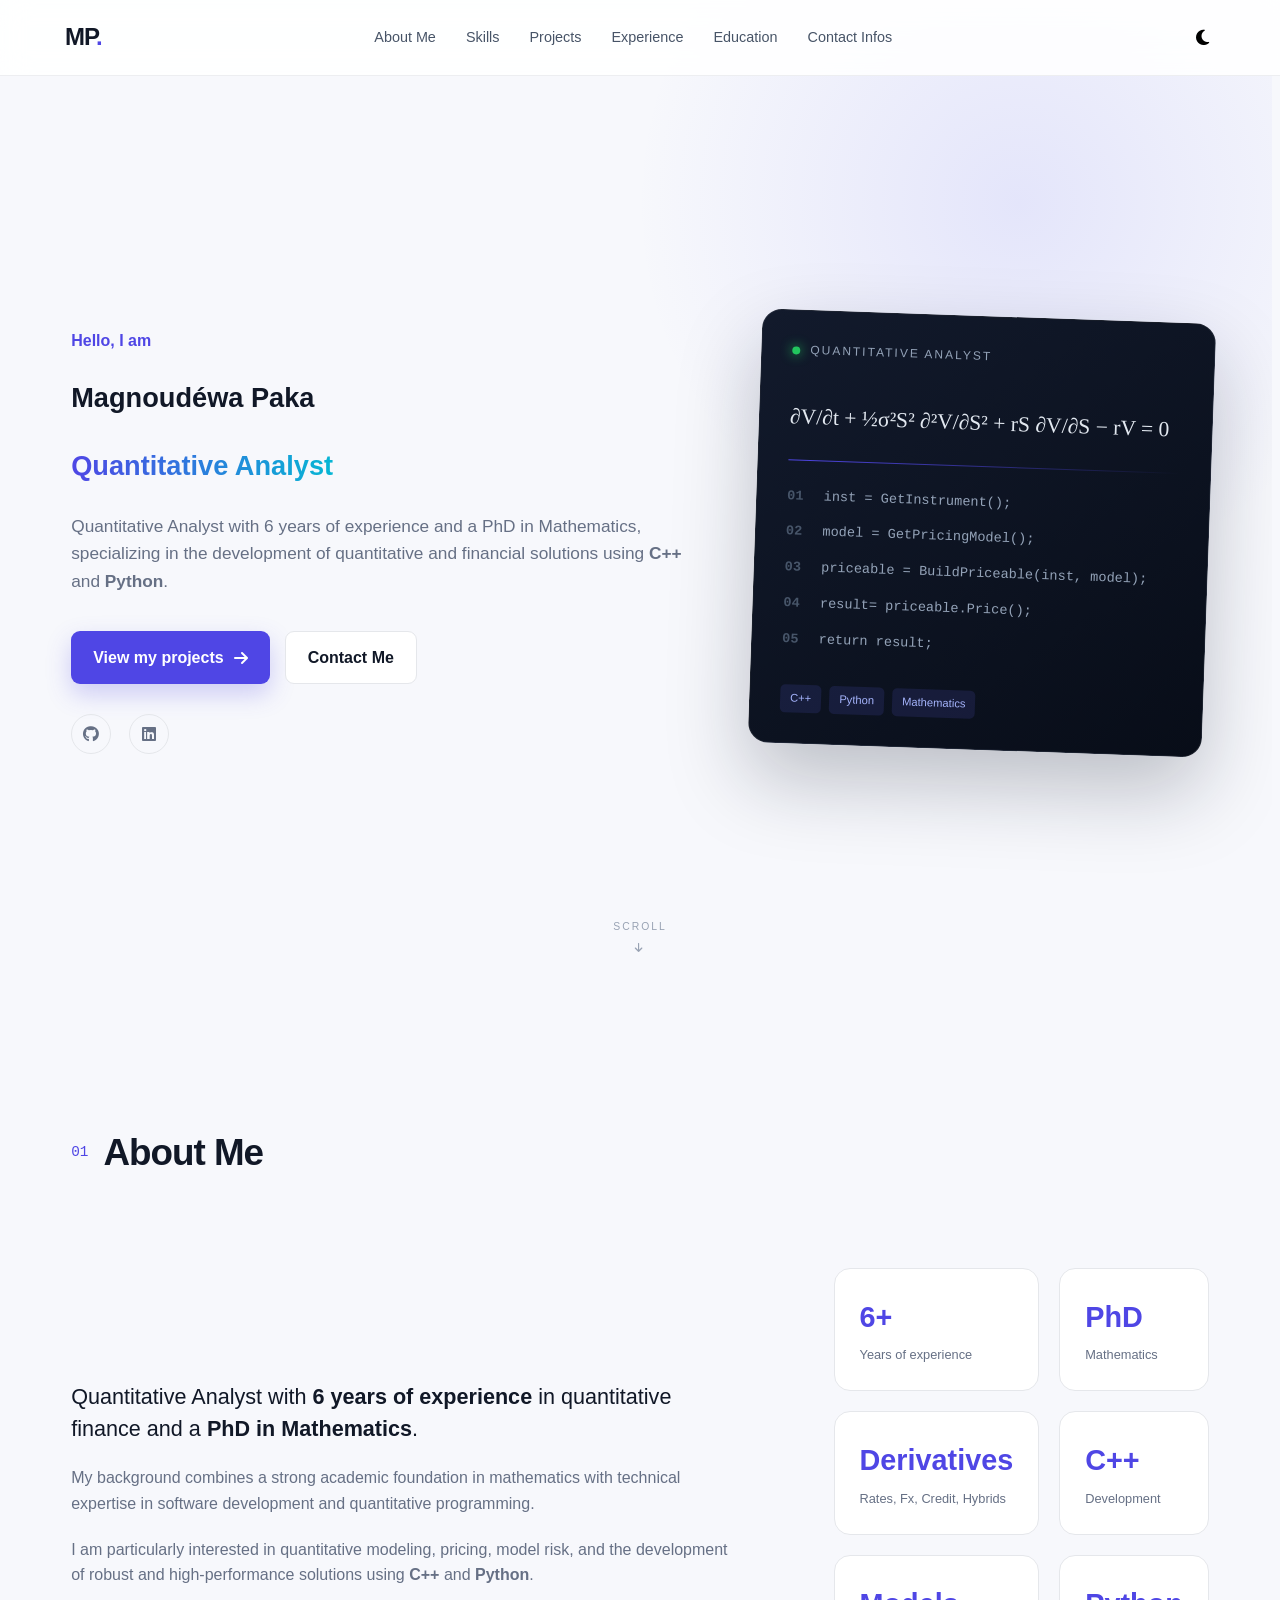
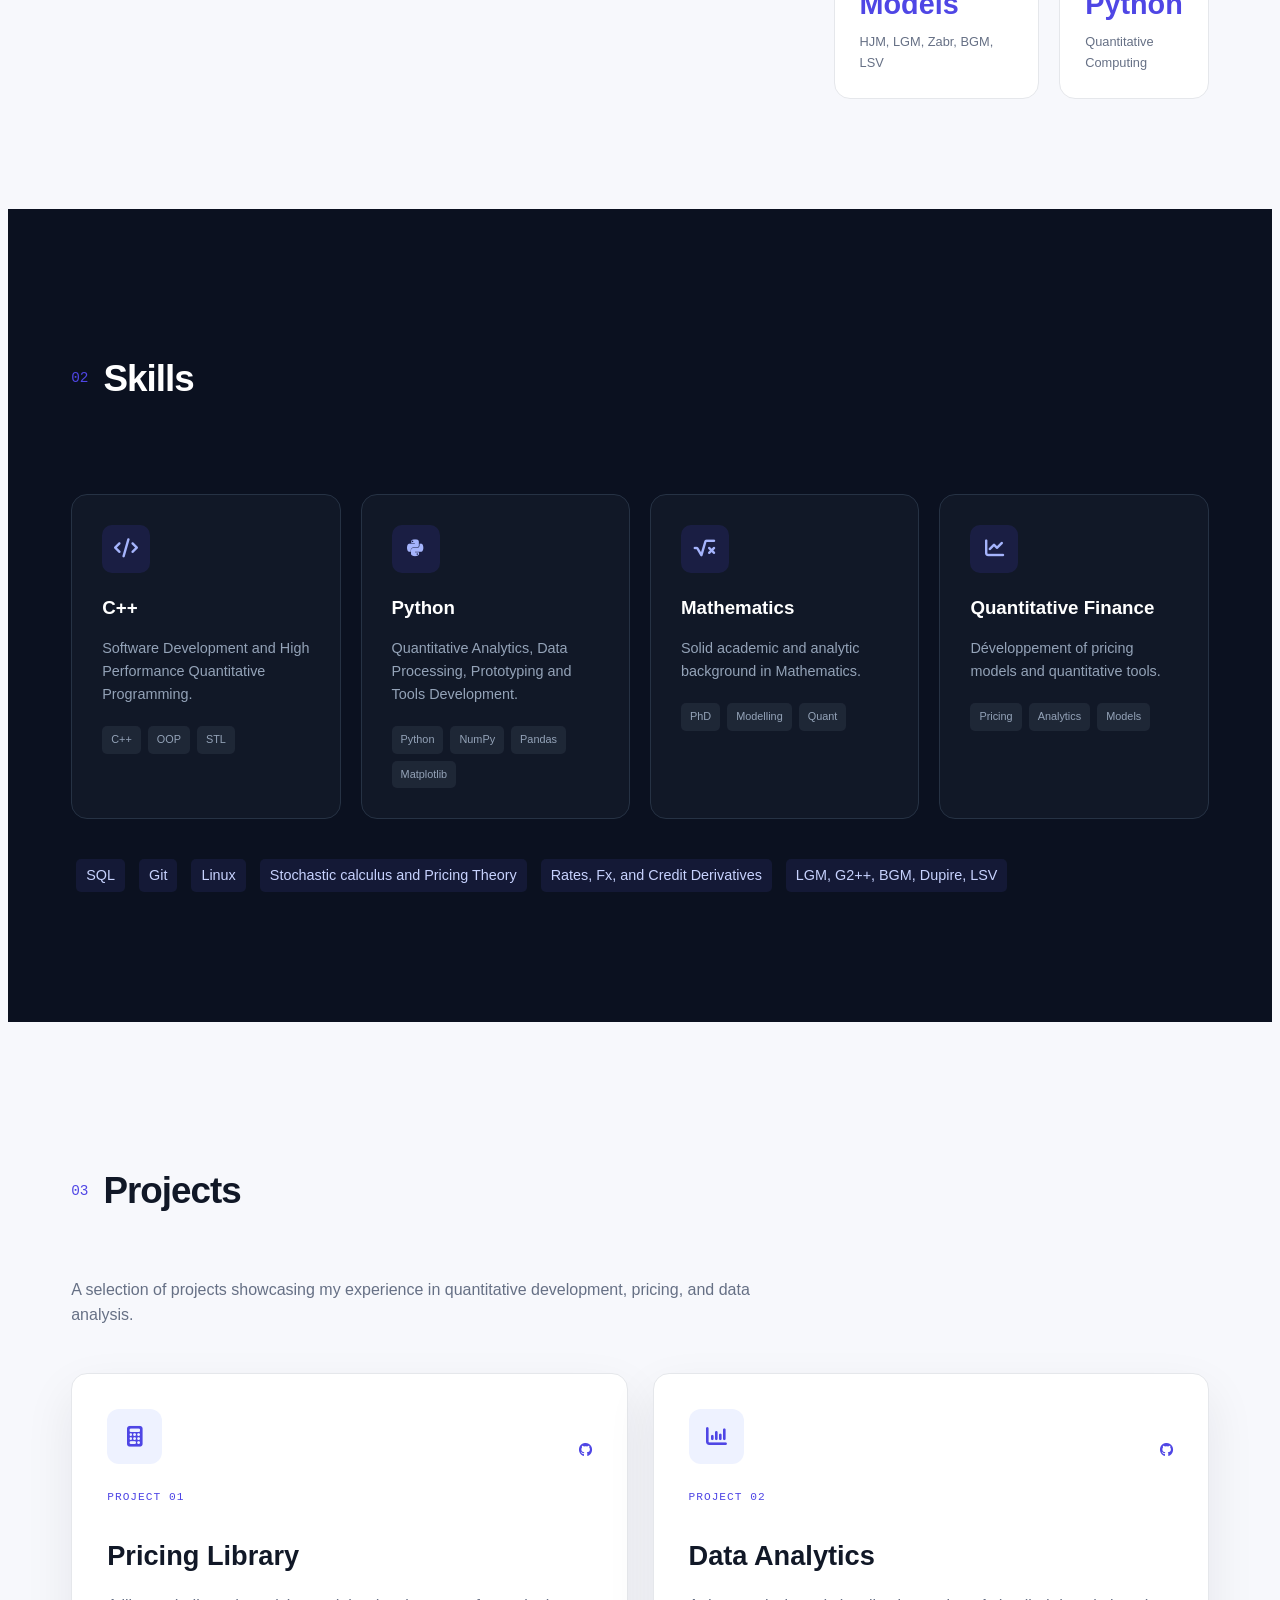
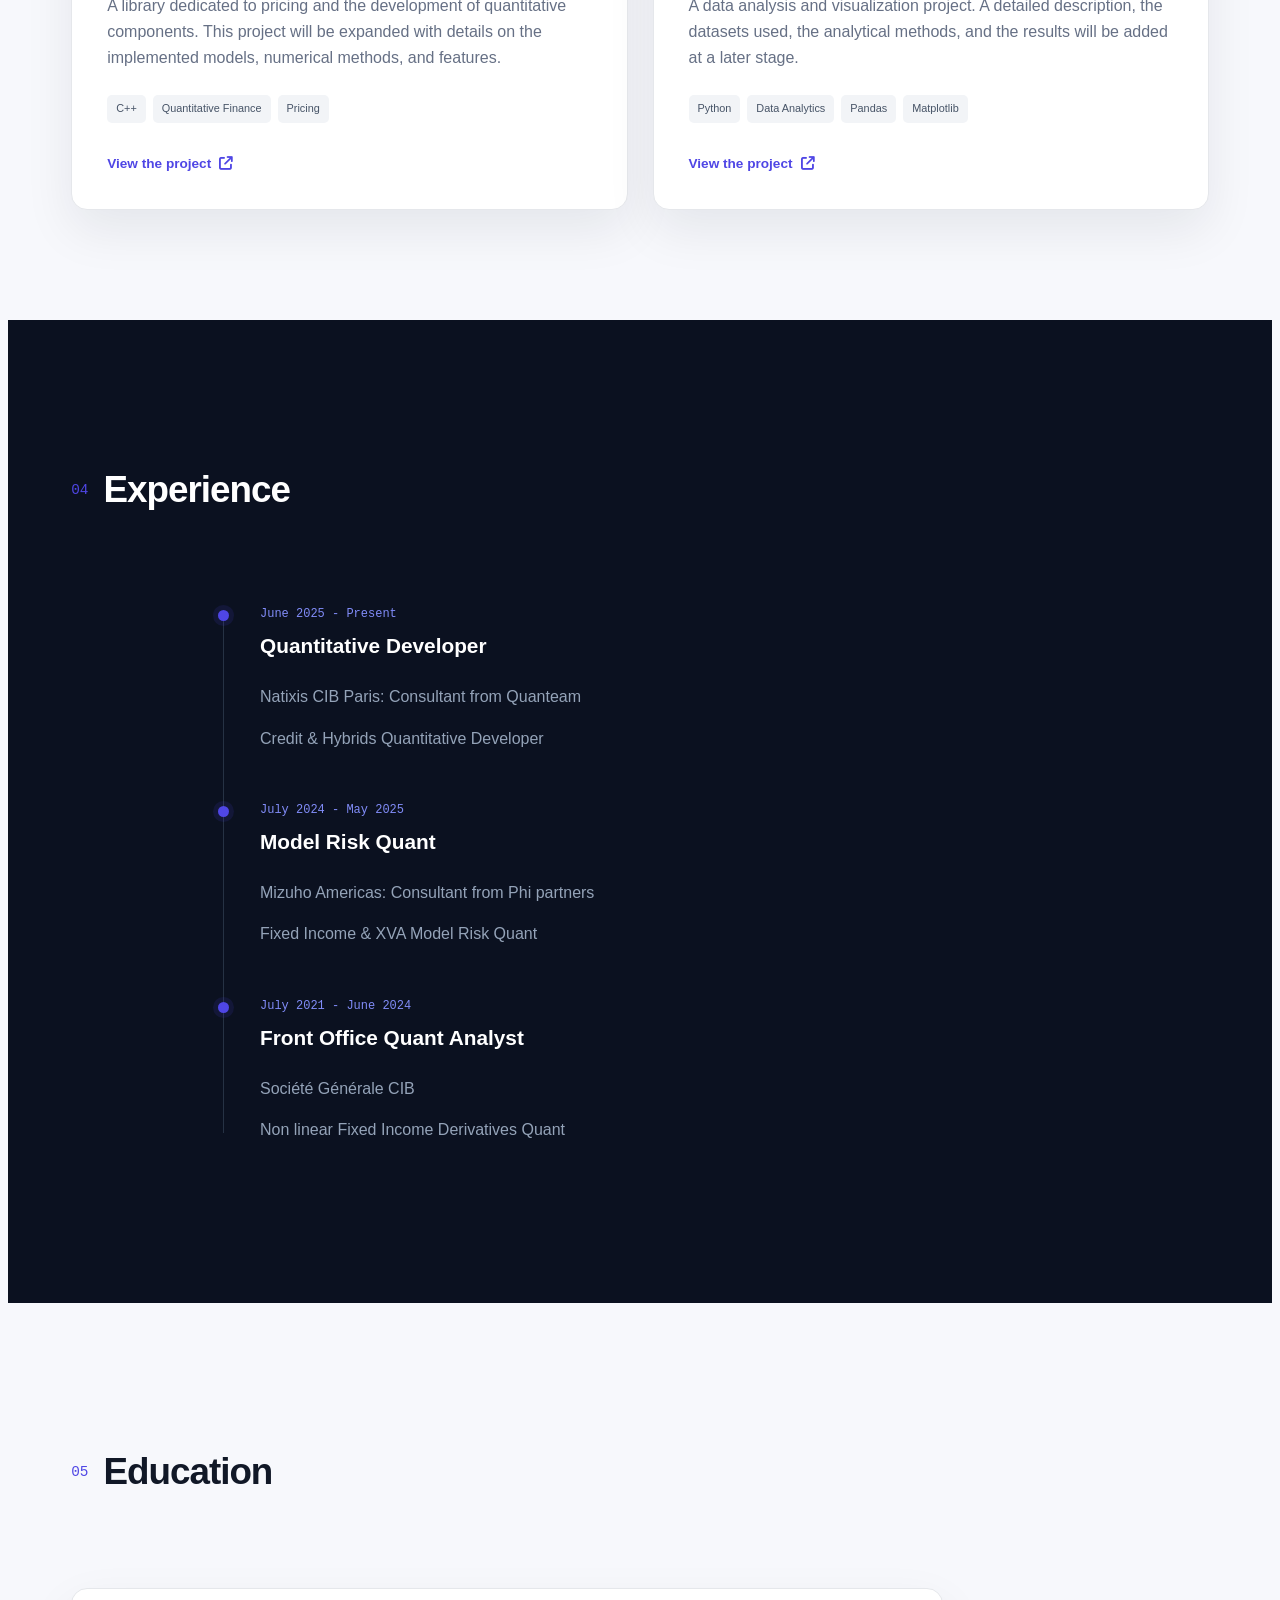
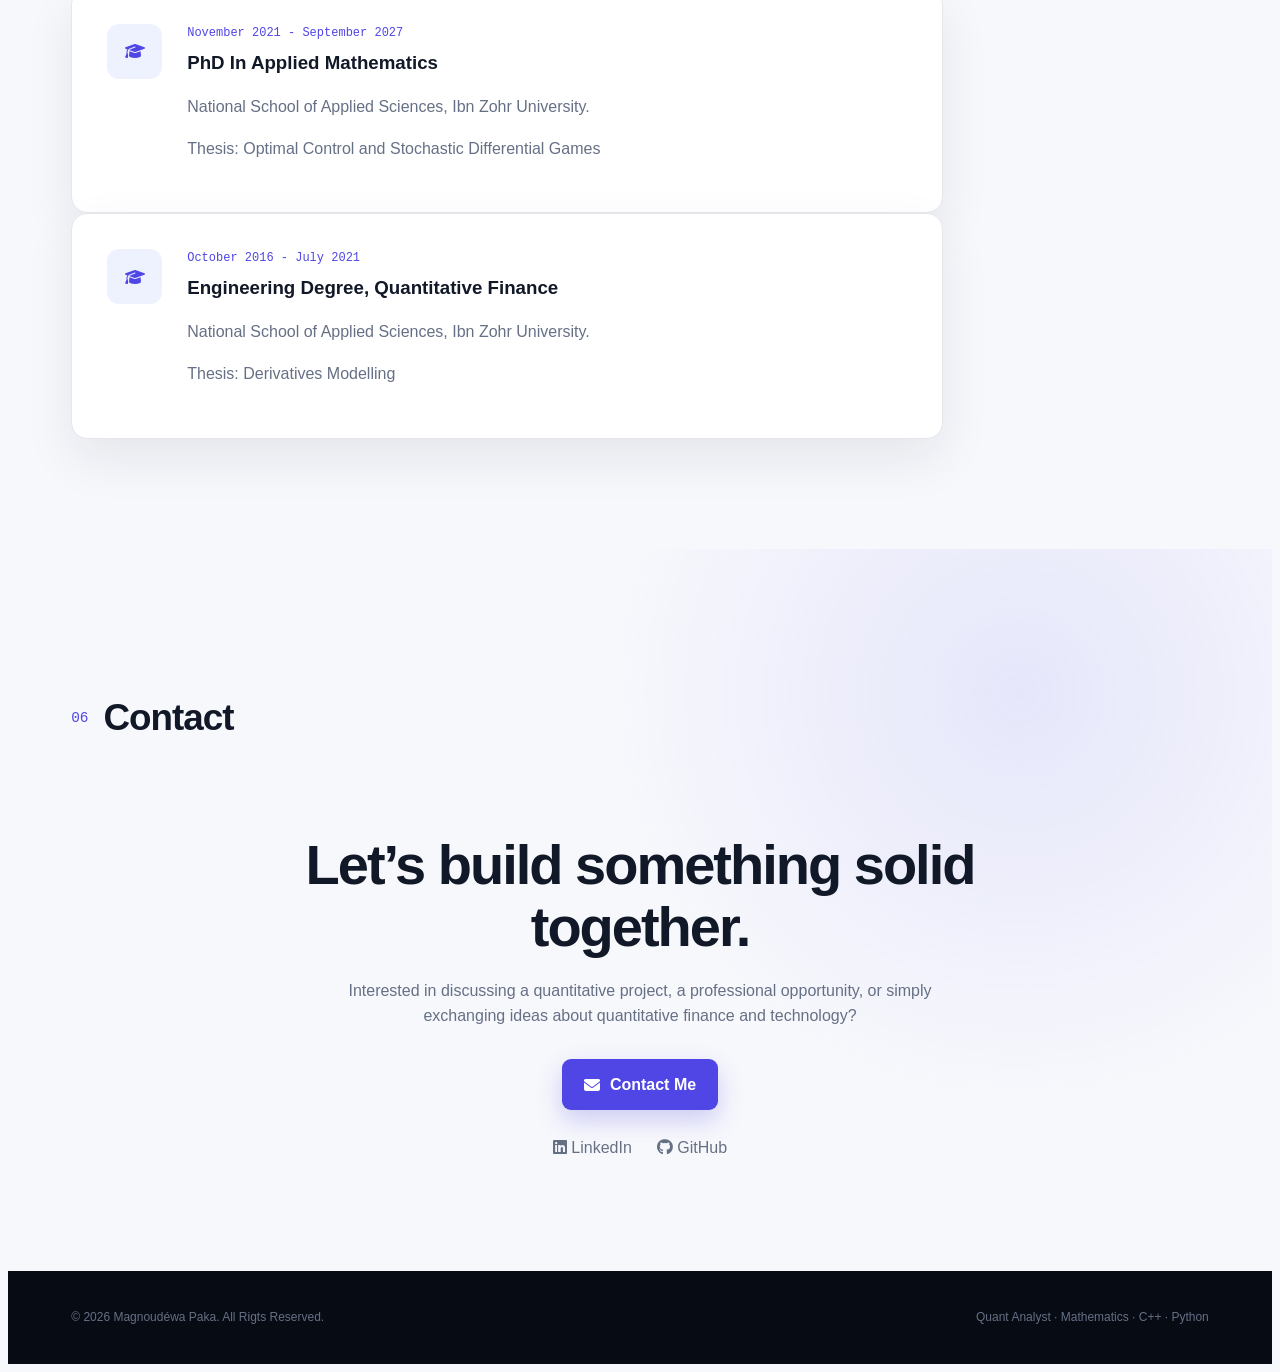
==== index.html @ dd3f949e "Add files via upload" ====
<meta name="description"
      content="Portfolio of Magnoudéwa Paka — Quantitative Analyst, PhD in Mathematics, spécializing in C++ and Python.">

<title>Magnoudewa Paka | Quantitative Analyst</title>

<link rel="stylesheet" href="style.css">

<!-- Icônes -->
<link rel="stylesheet"
      href="https://cdnjs.cloudflare.com/ajax/libs/font-awesome/6.5.2/css/all.min.css">

</head> <body>
<!-- ================= NAVBAR ================= -->

<header class="navbar">
    <div class="container nav-container">

        <a href="#home" class="logo">MP<span>.</span></a>

        <nav id="nav-menu">
            <a href="#about">About Me</a>
            <a href="#skills">Skills</a>
            <a href="#projects">Projects</a>
            <a href="#experience">Experience</a>
            <a href="#education">Education</a>
            <a href="#contact">Contact Infos</a>
        </nav>

        <button id="theme-toggle" class="theme-btn" aria-label="Changer le thème">
            <i class="fas fa-moon"></i>
        </button>

        <button id="menu-toggle" class="menu-btn" aria-label="Menu">
            <i class="fas fa-bars"></i>
        </button>

    </div>
</header>


<main>

    <!-- ================= HERO ================= -->

    <section id="home" class="hero">

        <div class="container hero-container">

            <div class="hero-content">

                <p class="hero-intro">Hello, I am</p>

                <h2>Magnoudéwa Paka</h2>

                <h2>
                    <span>Quantitative Analyst</span>
                </h2>

                <p class="hero-description">
                    Quantitative Analyst with 6 years of experience
					and a PhD in Mathematics, specializing in
					the development of quantitative and financial
					solutions using <strong>C++</strong> and <strong>Python</strong>.
                </p>

                <div class="hero-buttons">

                    <a href="#projects" class="btn btn-primary">
                        View my projects
                        <i class="fas fa-arrow-right"></i>
                    </a>

                    <a href="#contact" class="btn btn-secondary">
                        Contact Me
                    </a>

                </div>

                <div class="social-links">

                    <a href="#" aria-label="GitHub" title="GitHub">
                        <i class="fab fa-github"></i>
                    </a>

                    <a href="#" aria-label="LinkedIn" title="LinkedIn">
                        <i class="fab fa-linkedin"></i>
                    </a>

                </div>

            </div>


            <div class="hero-visual">

                <div class="quant-card">

                    <div class="card-header">
                        <span class="status-dot"></span>
                        QUANTITATIVE ANALYST
                    </div>

                    <div class="formula">
                       ∂V/∂t + ½σ²S² ∂²V/∂S² + rS ∂V/∂S − rV = 0
                    </div>

                    <div class="formula-line"></div>

                    <div class="code-lines">
					    <span><b>01</b> inst = GetInstrument();</span>
                        <span><b>02</b> model = GetPricingModel();</span>
                        <span><b>03</b> priceable = BuildPriceable(inst, model);</span>
                        <span><b>04</b> result= priceable.Price();</span>
                        <span><b>05</b> return result;</span>
                    </div>

                    <div class="card-footer">
                        <span>C++</span>
                        <span>Python</span>
                        <span>Mathematics</span>
                    </div>

                </div>

            </div>

        </div>

        <div class="scroll-indicator">
            <span>SCROLL</span>
            <i class="fas fa-arrow-down"></i>
        </div>

    </section>


    <!-- ================= ABOUT ================= -->

    <section id="about" class="section">

        <div class="container">

            <div class="section-heading">
                <span>01</span>
                <h2>About Me</h2>
            </div>

            <div class="about-grid">

                <div class="about-text">

                    <p class="lead">
                        Quantitative Analyst with 
						<strong>6 years of experience</strong>
						in quantitative finance and a 
						<strong>PhD in Mathematics</strong>.
                    </p>

                    <p>
                      My background combines a strong academic foundation
					  in mathematics with technical expertise in
					  software development and quantitative programming.
                    </p>

                    <p>
                      I am particularly interested in quantitative modeling,
					  pricing, model risk, and the development of robust 
					  and high-performance solutions using <strong>C++</strong> and <strong>Python</strong>.
                    </p>

                </div>


                <div class="about-stats">

                    <div class="stat">
                        <span class="stat-number">6+</span>
                        <span class="stat-label">Years of experience</span>
                    </div>

                    <div class="stat">
                        <span class="stat-number">PhD</span>
                        <span class="stat-label">Mathematics</span>
                    </div>
					
					<div class="stat">
                        <span class="stat-number">Derivatives</span>
                        <span class="stat-label">Rates, Fx, Credit, Hybrids</span>
                    </div>
					
					 <div class="stat">
                        <span class="stat-number">C++</span>
                        <span class="stat-label">Development</span>
                    </div>
					
					<div class="stat">
                        <span class="stat-number">Models       </span>
                        <span class="stat-label">HJM, LGM, Zabr, BGM, LSV</span>
                    </div>
		
                    <div class="stat">
                        <span class="stat-number">Python</span>
                        <span class="stat-label">Quantitative Computing</span>
                    </div>

                </div>

            </div>

        </div>

    </section>


    <!-- ================= SKILLS ================= -->

    <section id="skills" class="section section-dark">

        <div class="container">

            <div class="section-heading">
                <span>02</span>
                <h2>Skills</h2>
            </div>

            <div class="skills-grid">

                <div class="skill-card">
                    <div class="skill-icon">
                        <i class="fas fa-code"></i>
                    </div>

                    <h3>C++</h3>

                    <p>
                        Software Development and High Performance Quantitative Programming.
                    </p>

                    <div class="skill-tags">
                        <span>C++</span>
                        <span>OOP</span>
                        <span>STL</span>
                    </div>
                </div>


                <div class="skill-card">
                    <div class="skill-icon">
                        <i class="fab fa-python"></i>
                    </div>

                    <h3>Python</h3>

                    <p>
                        Quantitative Analytics, Data Processing,
                        Prototyping and Tools Development.
                    </p>

                    <div class="skill-tags">
                        <span>Python</span>
                        <span>NumPy</span>
                        <span>Pandas</span>
						<span>Matplotlib</span>
                    </div>
                </div>


                <div class="skill-card">
                    <div class="skill-icon">
                        <i class="fas fa-square-root-variable"></i>
                    </div>

                    <h3>Mathematics</h3>

                    <p>
                        Solid academic and analytic background
                        in Mathematics.
                    </p>

                    <div class="skill-tags">
                        <span>PhD</span>
                        <span>Modelling</span>
                        <span>Quant</span>
                    </div>
                </div>


                <div class="skill-card">
                    <div class="skill-icon">
                        <i class="fas fa-chart-line"></i>
                    </div>

                    <h3>Quantitative Finance</h3>

                    <p>
                        Développement of pricing models and quantitative tools.
                    </p>

                    <div class="skill-tags">
                        <span>Pricing</span>
                        <span>Analytics</span>
                        <span>Models</span>
                    </div>
                </div>

            </div>

            <div class="skills-more">
                <p>
                    <span>SQL</span>
                    <span>Git</span>
                    <span>Linux</span>
                    <span>Stochastic calculus and Pricing Theory</span>
					<span>Rates, Fx, and Credit Derivatives</span>
					<span> LGM, G2++, BGM, Dupire, LSV</span>
                </p>
            </div>

        </div>

    </section>


    <!-- ================= PROJECTS ================= -->

    <section id="projects" class="section">

        <div class="container">

            <div class="section-heading">
                <span>03</span>
                <h2>Projects</h2>
            </div>

            <p class="section-intro">
               A selection of projects showcasing my experience
			   in quantitative development, pricing, and data analysis.
            </p>


            <div class="projects-grid">

                <!-- PROJECT 1 -->

                <article class="project-card">

                    <div class="project-top">
                        <div class="project-icon">
                            <i class="fas fa-calculator"></i>
                        </div>

                        <a href="https://github.com/MagPAKA/Pricing-System-Documentation/" class="project-button"
                           aria-label="Voir Pricing Library sur GitHub">
                            <i class="fab fa-github"></i>
                        </a>
                    </div>

                    <div class="project-number">
                        PROJECT 01
                    </div>

                    <h3>Pricing Library</h3>

                    <p>
                        A library dedicated to pricing and the development
						of quantitative components. This project will be expanded
						with details on the implemented models, numerical methods, and features.
                    </p>

                    <div class="project-tags">
                        <span>C++</span>
                        <span>Quantitative Finance</span>
                        <span>Pricing</span>
                    </div>

                    <a href="https://github.com/MagPAKA/Pricing-System-Documentation/" class="project-button">
                        View the project
                        <i class="fas fa-arrow-up-right-from-square"></i>
                    </a>

                </article>


                <!-- PROJECT 2 -->

                <article class="project-card">

                    <div class="project-top">
                        <div class="project-icon">
                            <i class="fas fa-chart-column"></i>
                        </div>

                        <a href="https://github.com/MagPAKA/Pricing-System-Documentation/" class="project-button"
                           aria-label="Voir Data Analytics sur GitHub">
                            <i class="fab fa-github"></i>
                        </a>
                    </div>

                    <div class="project-number">
                        PROJECT 02
                    </div>

                    <h3>Data Analytics</h3>

                    <p>
                        A data analysis and visualization project.
						A detailed description, the datasets used,
						the analytical methods, and the results will be added at a later stage.
                    </p>

                    <div class="project-tags">
                        <span>Python</span>
                        <span>Data Analytics</span>
                        <span>Pandas</span>
						<span>Matplotlib</span>
                    </div>

                    <a href="https://github.com/MagPAKA/Pricing-System-Documentation/" class="project-button">
                        View the project
                        <i class="fas fa-arrow-up-right-from-square"></i>
                    </a>

                </article>

            </div>

        </div>

    </section>


    <!-- ================= EXPERIENCE ================= -->

    <section id="experience" class="section section-dark">

        <div class="container">

            <div class="section-heading">
                <span>04</span>
                <h2>Experience</h2>
            </div>

            <div class="timeline">

                <div class="timeline-item">

                    <div class="timeline-dot"></div>

                    <div class="timeline-content">

                        <span class="timeline-date">
                            June 2025 - Present
                        </span>

                        <h3>Quantitative Developer</h3>

                        <h4>Natixis CIB Paris: Consultant from Quanteam</h4>

                        <p>
                            Credit & Hybrids Quantitative Developer
                        </p>

                    </div>

                </div>


                <div class="timeline-item">

                    <div class="timeline-dot"></div>

                    <div class="timeline-content">

                        <span class="timeline-date">
                            July 2024 - May 2025
                        </span>

                        <h3>Model Risk Quant</h3>

                        <h4>Mizuho Americas: Consultant from Phi partners</h4>

                        <p>
                            Fixed Income & XVA Model Risk Quant
                        </p>

                    </div>

                </div>
				
				<div class="timeline-item">

                    <div class="timeline-dot"></div>

                    <div class="timeline-content">

                        <span class="timeline-date">
                            July 2021 - June 2024
                        </span>

                        <h3>Front Office Quant Analyst</h3>

                        <h4>Société Générale CIB</h4>

                        <p>
                            Non linear Fixed Income Derivatives Quant
                        </p>

                    </div>

                </div>

            </div>

        </div>

    </section>


    <!-- ================= EDUCATION ================= -->

    <section id="education" class="section">

        <div class="container">

            <div class="section-heading">
                <span>05</span>
                <h2>Education</h2>
            </div>

            <div class="education-card">

                <div class="education-icon">
                    <i class="fas fa-graduation-cap"></i>
                </div>

                <div>

                    <span class="education-date">
                       November 2021 - September 2027
                    </span>

                    <h3>PhD In Applied Mathematics</h3>

                    <p>
                        National School of Applied Sciences, Ibn Zohr University.
                    </p>

                    <p class="education-description">
                        Thesis: Optimal Control and Stochastic Differential Games
                    </p>

                </div>

            </div>
			<div class="education-card">

                <div class="education-icon">
                    <i class="fas fa-graduation-cap"></i>
                </div>

                <div>

                    <span class="education-date">
                       October 2016 - July 2021
                    </span>
			
			       <h3>Engineering Degree, Quantitative Finance</h3>

                    <p>
                        National School of Applied Sciences, Ibn Zohr University.
                    </p>

                    <p class="education-description">
                        Thesis: Derivatives Modelling
                    </p>
				</div>
			</div>

        </div>

    </section>


    <!-- ================= CONTACT ================= -->

    <section id="contact" class="section contact-section">

        <div class="container contact-container">

            <div class="section-heading">
                <span>06</span>
                <h2>Contact</h2>
            </div>

            <div class="contact-content">

                <h3>
                    Let’s build something solid together.
                </h3>

                <p>
                   Interested in discussing a quantitative project,
				   a professional opportunity, or simply exchanging
				   ideas about quantitative finance and technology?
                </p>

                <a href="mailto:magnou.paka@gmail.com"
                   class="btn btn-primary">
                    <i class="fas fa-envelope"></i>
                    Contact Me
                </a>

                <div class="contact-links">

                    <a href="#">
                        <i class="fab fa-linkedin"></i>
                        LinkedIn
                    </a>

                    <a href="#">
                        <i class="fab fa-github"></i>
                        GitHub
                    </a>

                </div>

            </div>

        </div>

    </section>

</main>


<!-- ================= FOOTER ================= -->

<footer>

    <div class="container footer-container">

        <p>
            © <span id="year"></span> Magnoudéwa Paka. All Rigts Reserved.
        </p>

        <p>
            Quant Analyst · Mathematics · C++ · Python
        </p>

    </div>

</footer>


<script src="script.js"></script>

</body> </html>
---- style.css ----
:root {
--bg: #f7f8fc;
--bg-white: #ffffff;
--bg-dark: #0b1120;
--bg-dark-2: #111827;

--text: #111827;
--text-light: #667085;
--text-dark: #e5e7eb;

--primary: #4f46e5;
--primary-light: #6366f1;
--secondary: #06b6d4;

--border: #e5e7eb;
--border-dark: #263244;

--shadow: 0 20px 50px rgba(15, 23, 42, 0.08);

--radius: 16px;

--max-width: 1150px;

}

{
margin: 0;
padding: 0;
box-sizing: border-box;
}
html {
scroll-behavior: smooth;
}

body {
font-family:
Inter,
-apple-system,
BlinkMacSystemFont,
"Segoe UI",
sans-serif;

background: var(--bg);
color: var(--text);

line-height: 1.6;

transition:
    background 0.3s ease,
    color 0.3s ease;

}

a {
color: inherit;
text-decoration: none;
}

.container {
width: min(90%, var(--max-width));
margin: 0 auto;
}

/* ================= NAVBAR ================= */

.navbar {
position: fixed;
top: 0;
left: 0;

width: 100%;

z-index: 1000;

background: rgba(255, 255, 255, 0.88);

backdrop-filter: blur(15px);

border-bottom: 1px solid rgba(229, 231, 235, 0.7);

}

.nav-container {
height: 75px;

display: flex;
align-items: center;
justify-content: space-between;

}

.logo {
font-size: 1.5rem;
font-weight: 800;
letter-spacing: -1px;
}

.logo span {
color: var(--primary);
}

nav {
display: flex;
align-items: center;
gap: 30px;
}

nav a {
color: #475467;
font-size: 0.9rem;
font-weight: 500;

transition: color 0.2s ease;

}

nav a:hover {
color: var(--primary);
}

.theme-btn,
.menu-btn {
border: none;
background: transparent;

cursor: pointer;

font-size: 1.1rem;

}

.theme-btn {
margin-left: 25px;
}

.menu-btn {
display: none;
}

/* ================= HERO ================= */

.hero {
min-height: 100vh;

position: relative;

display: flex;
align-items: center;

padding-top: 75px;

overflow: hidden;

background:
    radial-gradient(
        circle at 80% 20%,
        rgba(99, 102, 241, 0.13),
        transparent 30%
    ),
    var(--bg);

}

.hero-container {
display: grid;

grid-template-columns: 1.15fr 0.85fr;

gap: 70px;

align-items: center;

}

.hero-intro {
color: var(--primary);

font-size: 1rem;
font-weight: 600;

margin-bottom: 8px;

}

.hero h1 {
font-size: clamp(3.5rem, 8vw, 6.5rem);

line-height: 0.95;

letter-spacing: -5px;

margin-bottom: 20px;

}

.hero h2 {
font-size: 1.7rem;

margin-bottom: 25px;

}

.hero h2 span {
background: linear-gradient(
90deg,
var(--primary),
var(--secondary)
);

-webkit-background-clip: text;
background-clip: text;

color: transparent;

}

.hero-description {
max-width: 650px;

color: var(--text-light);

font-size: 1.08rem;

margin-bottom: 35px;

}

.hero-buttons {
display: flex;

gap: 15px;

flex-wrap: wrap;

}

.btn {
display: inline-flex;

align-items: center;
justify-content: center;

gap: 10px;

padding: 13px 22px;

border-radius: 9px;

font-weight: 600;

transition:
    transform 0.2s ease,
    box-shadow 0.2s ease;

}

.btn:hover {
transform: translateY(-2px);
}

.btn-primary {
background: var(--primary);

color: white;

box-shadow:
    0 10px 25px rgba(79, 70, 229, 0.25);

}

.btn-primary:hover {
box-shadow:
0 15px 30px rgba(79, 70, 229, 0.35);
}

.btn-secondary {
border: 1px solid var(--border);

background: white;

color: var(--text);

}

.social-links {
display: flex;

gap: 18px;

margin-top: 30px;

}

.social-links a {
width: 38px;
height: 38px;

display: flex;

align-items: center;
justify-content: center;

border: 1px solid var(--border);

border-radius: 50%;

color: var(--text-light);

transition: all 0.2s ease;

}

.social-links a:hover {
color: var(--primary);

border-color: var(--primary);

transform: translateY(-3px);

}

/* ================= QUANT CARD ================= */

.hero-visual {
display: flex;

justify-content: center;

}

.quant-card {
width: min(100%, 430px);

padding: 30px;

background:
    linear-gradient(
        145deg,
        #121a2c,
        #080d18
    );

color: white;

border-radius: 20px;

box-shadow:
    0 35px 80px rgba(15, 23, 42, 0.25);

border: 1px solid rgba(255,255,255,0.08);

transform: rotate(2deg);

transition: transform 0.3s ease;

}

.quant-card:hover {
transform: rotate(0deg) translateY(-5px);
}

.card-header {
display: flex;

align-items: center;

gap: 10px;

color: #94a3b8;

font-size: 0.75rem;

letter-spacing: 2px;

margin-bottom: 40px;

}

.status-dot {
width: 8px;
height: 8px;

border-radius: 50%;

background: #22c55e;

box-shadow:
    0 0 12px #22c55e;

}

.formula {
font-family: "Times New Roman", serif;

font-size: 1.35rem;

color: #e2e8f0;

margin-bottom: 25px;

}

.formula-line {
height: 1px;

background:
    linear-gradient(
        90deg,
        var(--primary),
        transparent
    );

margin-bottom: 25px;

}

.code-lines {
display: flex;

flex-direction: column;

gap: 14px;

font-family: "Courier New", monospace;

font-size: 0.85rem;

color: #94a3b8;

}

.code-lines b {
color: #475569;

margin-right: 12px;

}

.card-footer {
display: flex;

gap: 8px;

flex-wrap: wrap;

margin-top: 35px;

}

.card-footer span {
padding: 5px 10px;

border-radius: 5px;

background: rgba(99, 102, 241, 0.13);

color: #a5b4fc;

font-size: 0.7rem;

}

.scroll-indicator {
position: absolute;

bottom: 30px;
left: 50%;

transform: translateX(-50%);

display: flex;

flex-direction: column;

align-items: center;

gap: 7px;

color: #98a2b3;

font-size: 0.65rem;

letter-spacing: 2px;

}

/* ================= SECTIONS ================= */

.section {
padding: 110px 0;
}

.section-dark {
background: var(--bg-dark);

color: white;

}

.section-heading {
display: flex;

align-items: center;

gap: 15px;

margin-bottom: 55px;

}

.section-heading span {
color: var(--primary);

font-family: monospace;

font-size: 0.9rem;

}

.section-heading h2 {
font-size: 2.3rem;

letter-spacing: -1px;

}

.section-intro {
max-width: 700px;

color: var(--text-light);

margin-top: -30px;

margin-bottom: 45px;

}

/* ================= ABOUT ================= */

.about-grid {
display: grid;

grid-template-columns: 1.3fr 0.7fr;

gap: 100px;

align-items: center;

}

.about-text p {
color: var(--text-light);

margin-bottom: 20px;

}

.about-text .lead {
color: var(--text);

font-size: 1.35rem;

line-height: 1.5;

}

.about-stats {
display: grid;

grid-template-columns: 1fr 1fr;

gap: 20px;

}

.stat {
padding: 25px;

border: 1px solid var(--border);

border-radius: var(--radius);

background: white;

}

.stat-number {
display: block;

font-size: 1.8rem;

font-weight: 800;

color: var(--primary);

}

.stat-label {
display: block;

color: var(--text-light);

font-size: 0.8rem;

margin-top: 5px;

}

/* ================= SKILLS ================= */

.skills-grid {
display: grid;

grid-template-columns:
    repeat(4, 1fr);

gap: 20px;

}

.skill-card {
padding: 30px;

background: var(--bg-dark-2);

border: 1px solid var(--border-dark);

border-radius: var(--radius);

transition:
    transform 0.25s ease,
    border-color 0.25s ease;

}

.skill-card:hover {
transform: translateY(-5px);

border-color: var(--primary);

}

.skill-icon {
width: 48px;
height: 48px;

display: flex;

align-items: center;
justify-content: center;

border-radius: 10px;

background: rgba(79,70,229,0.15);

color: #a5b4fc;

font-size: 1.2rem;

margin-bottom: 20px;

}

.skill-card h3 {
margin-bottom: 10px;
}

.skill-card p {
color: #94a3b8;

font-size: 0.9rem;

margin-bottom: 20px;

}

.skill-tags,
.project-tags {
display: flex;

gap: 7px;

flex-wrap: wrap;

}

.skill-tags span,
.project-tags span {
padding: 5px 9px;

border-radius: 5px;

background: rgba(148,163,184,0.1);

color: #94a3b8;

font-size: 0.68rem;

}

.skills-more {
margin-top: 35px;

color: #94a3b8;

font-size: 0.9rem;

}

.skills-more span {
display: inline-block;

margin: 5px;

padding: 5px 10px;

color: #c7d2fe;

background: rgba(99,102,241,0.1);

border-radius: 5px;

}

/* ================= PROJECTS ================= */

.projects-grid {
display: grid;

grid-template-columns: 1fr 1fr;

gap: 25px;

}

.project-card {
padding: 35px;

background: white;

border: 1px solid var(--border);

border-radius: var(--radius);

box-shadow: var(--shadow);

transition:
    transform 0.25s ease,
    box-shadow 0.25s ease;

}

.project-card:hover {
transform: translateY(-7px);

box-shadow:
    0 30px 60px rgba(15, 23, 42, 0.12);

}

.project-top {
display: flex;

align-items: center;

justify-content: space-between;

margin-bottom: 25px;

}

.project-icon {
width: 55px;
height: 55px;

display: flex;

align-items: center;
justify-content: center;

background: #eef2ff;

color: var(--primary);

border-radius: 12px;

font-size: 1.3rem;

}

.project-link {
color: #98a2b3;

font-size: 1.3rem;

transition: color 0.2s ease;

}

.project-link:hover {
color: var(--primary);
}

.project-number {
color: var(--primary);

font-family: monospace;

font-size: 0.7rem;

letter-spacing: 1px;

margin-bottom: 8px;

}

.project-card h3 {
font-size: 1.7rem;

margin-bottom: 15px;

}

.project-card p {
color: var(--text-light);

margin-bottom: 25px;

}

.project-tags span {
background: #f2f4f7;

color: #475467;

}

.project-button {
display: inline-flex;

align-items: center;

gap: 8px;

margin-top: 30px;

color: var(--primary);

font-weight: 600;

font-size: 0.85rem;

}

/* ================= TIMELINE ================= */

.timeline {
max-width: 850px;

margin: auto;

position: relative;

}

.timeline::before {
content: "";

position: absolute;

left: 8px;
top: 10px;
bottom: 10px;

width: 1px;

background: var(--border-dark);

}

.timeline-item {
position: relative;

padding-left: 45px;

margin-bottom: 50px;

}

.timeline-dot {
position: absolute;

left: 3px;
top: 5px;

width: 11px;
height: 11px;

border-radius: 50%;

background: var(--primary);

box-shadow:
    0 0 0 5px rgba(79,70,229,0.12);

}

.timeline-date {
color: #818cf8;

font-family: monospace;

font-size: 0.75rem;

}

.timeline-content h3 {
font-size: 1.3rem;

margin-top: 5px;

}

.timeline-content h4 {
color: #94a3b8;

font-weight: 500;

margin-bottom: 12px;

}

.timeline-content p {
color: #94a3b8;
}

/* ================= EDUCATION ================= */

.education-card {
display: flex;

align-items: flex-start;

gap: 25px;

max-width: 800px;

padding: 35px;

border: 1px solid var(--border);

border-radius: var(--radius);

background: white;

box-shadow: var(--shadow);

}

.education-icon {
min-width: 55px;
height: 55px;

display: flex;

align-items: center;
justify-content: center;

border-radius: 12px;

color: var(--primary);

background: #eef2ff;

}

.education-date {
color: var(--primary);

font-family: monospace;

font-size: 0.75rem;

}

.education-card h3 {
margin: 5px 0;
}

.education-card p {
color: var(--text-light);
}

.education-description {
margin-top: 12px;
}

/* ================= CONTACT ================= */

.contact-section {
background:
radial-gradient(
circle at 80% 20%,
rgba(99,102,241,0.12),
transparent 35%
),
var(--bg);
}

.contact-content {
max-width: 750px;

margin: auto;

text-align: center;

}

.contact-content h3 {
font-size: clamp(2rem, 5vw, 3.5rem);

line-height: 1.1;

letter-spacing: -2px;

margin-bottom: 20px;

}

.contact-content p {
color: var(--text-light);

max-width: 600px;

margin: 0 auto 30px;

}

.contact-links {
display: flex;

justify-content: center;

gap: 25px;

margin-top: 25px;

}

.contact-links a {
color: var(--text-light);

font-weight: 500;

}

.contact-links a:hover {
color: var(--primary);
}

/* ================= FOOTER ================= */

footer {
padding: 25px 0;

background: #070b14;

color: #667085;

font-size: 0.75rem;

}

.footer-container {
display: flex;

justify-content: space-between;

gap: 20px;

}

/* ================= DARK MODE ================= */

body.dark {
--bg: #080d18;
--bg-white: #0f172a;

--text: #f8fafc;
--text-light: #94a3b8;

--border: #263244;

}

body.dark .navbar {
background: rgba(8,13,24,0.88);

border-color: #1e293b;

}

body.dark nav a {
color: #94a3b8;
}

body.dark nav a:hover {
color: white;
}

body.dark .btn-secondary {
background: #111827;

color: white;

border-color: #263244;

}

body.dark .stat,
body.dark .project-card,
body.dark .education-card {
background: #0f172a;

border-color: #263244;

}

body.dark .about-text .lead {
color: white;
}

body.dark .project-card p {
color: #94a3b8;
}

body.dark .project-tags span {
background: #182235;

color: #94a3b8;

}

body.dark .education-card p {
color: #94a3b8;
}

/* ================= RESPONSIVE ================= */

@media (max-width: 950px) {

nav {
    gap: 15px;
}

.hero-container {
    grid-template-columns: 1fr;

    padding: 70px 0 100px;
}

.hero-visual {
    display: none;
}

.skills-grid {
    grid-template-columns: 1fr 1fr;
}

.about-grid {
    grid-template-columns: 1fr;

    gap: 45px;
}

}

@media (max-width: 750px) {

nav {
    position: absolute;

    top: 75px;
    left: 0;

    width: 100%;

    display: none;

    flex-direction: column;

    align-items: flex-start;

    gap: 0;

    background: white;

    border-bottom: 1px solid var(--border);
}


nav.active {
    display: flex;
}


nav a {
    width: 100%;

    padding: 15px 5%;

    border-bottom: 1px solid var(--border);
}


.menu-btn {
    display: block;

    margin-left: 15px;
}


.theme-btn {
    margin-left: auto;
}


.hero h1 {
    letter-spacing: -3px;
}


.projects-grid {
    grid-template-columns: 1fr;
}


.skills-grid {
    grid-template-columns: 1fr;
}


.footer-container {
    flex-direction: column;

    text-align: center;
}

}

@media (max-width: 500px) {

.section {
    padding: 80px 0;
}


.hero {
    min-height: auto;
}


.hero-container {
    padding-top: 80px;
    padding-bottom: 80px;
}


.hero h1 {
    font-size: 3.5rem;
}


.about-stats {
    grid-template-columns: 1fr 1fr;
}


.stat {
    padding: 18px;
}


.project-card {
    padding: 25px;
}


.education-card {
    flex-direction: column;
}

}
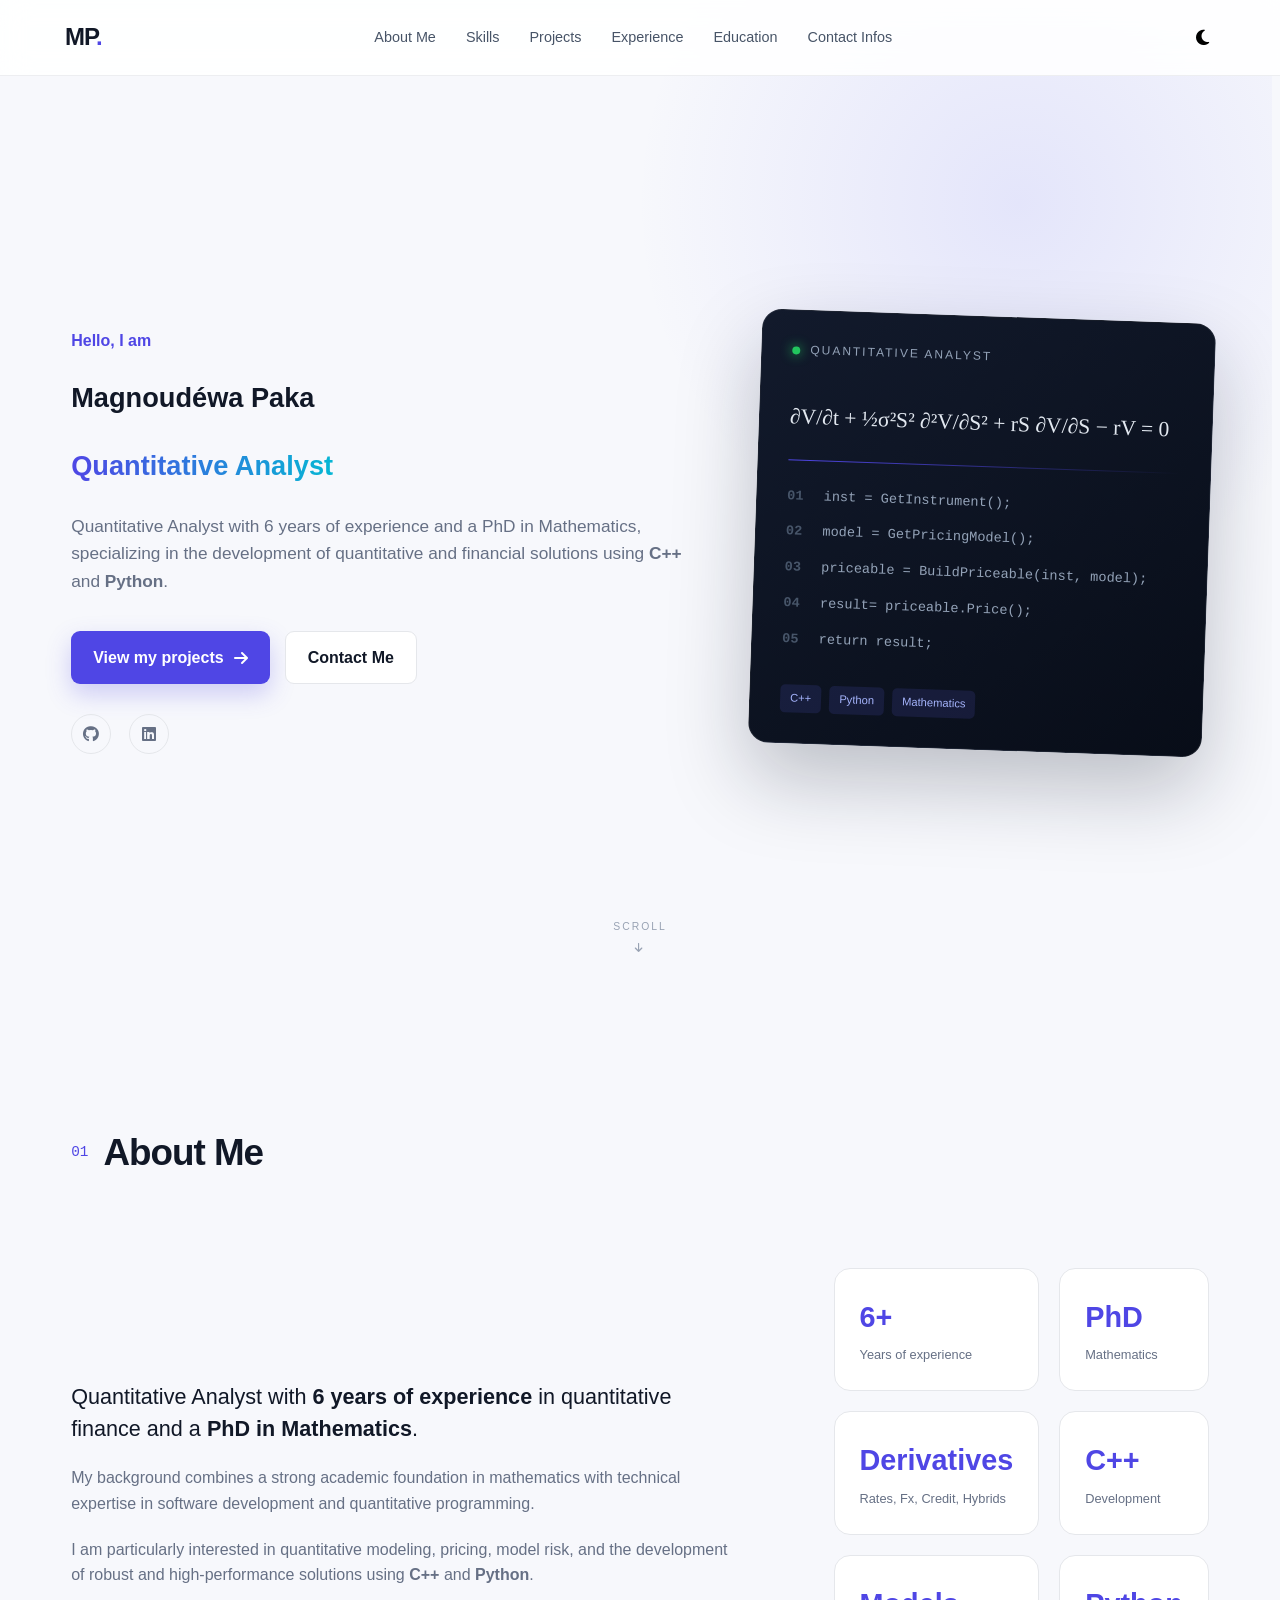
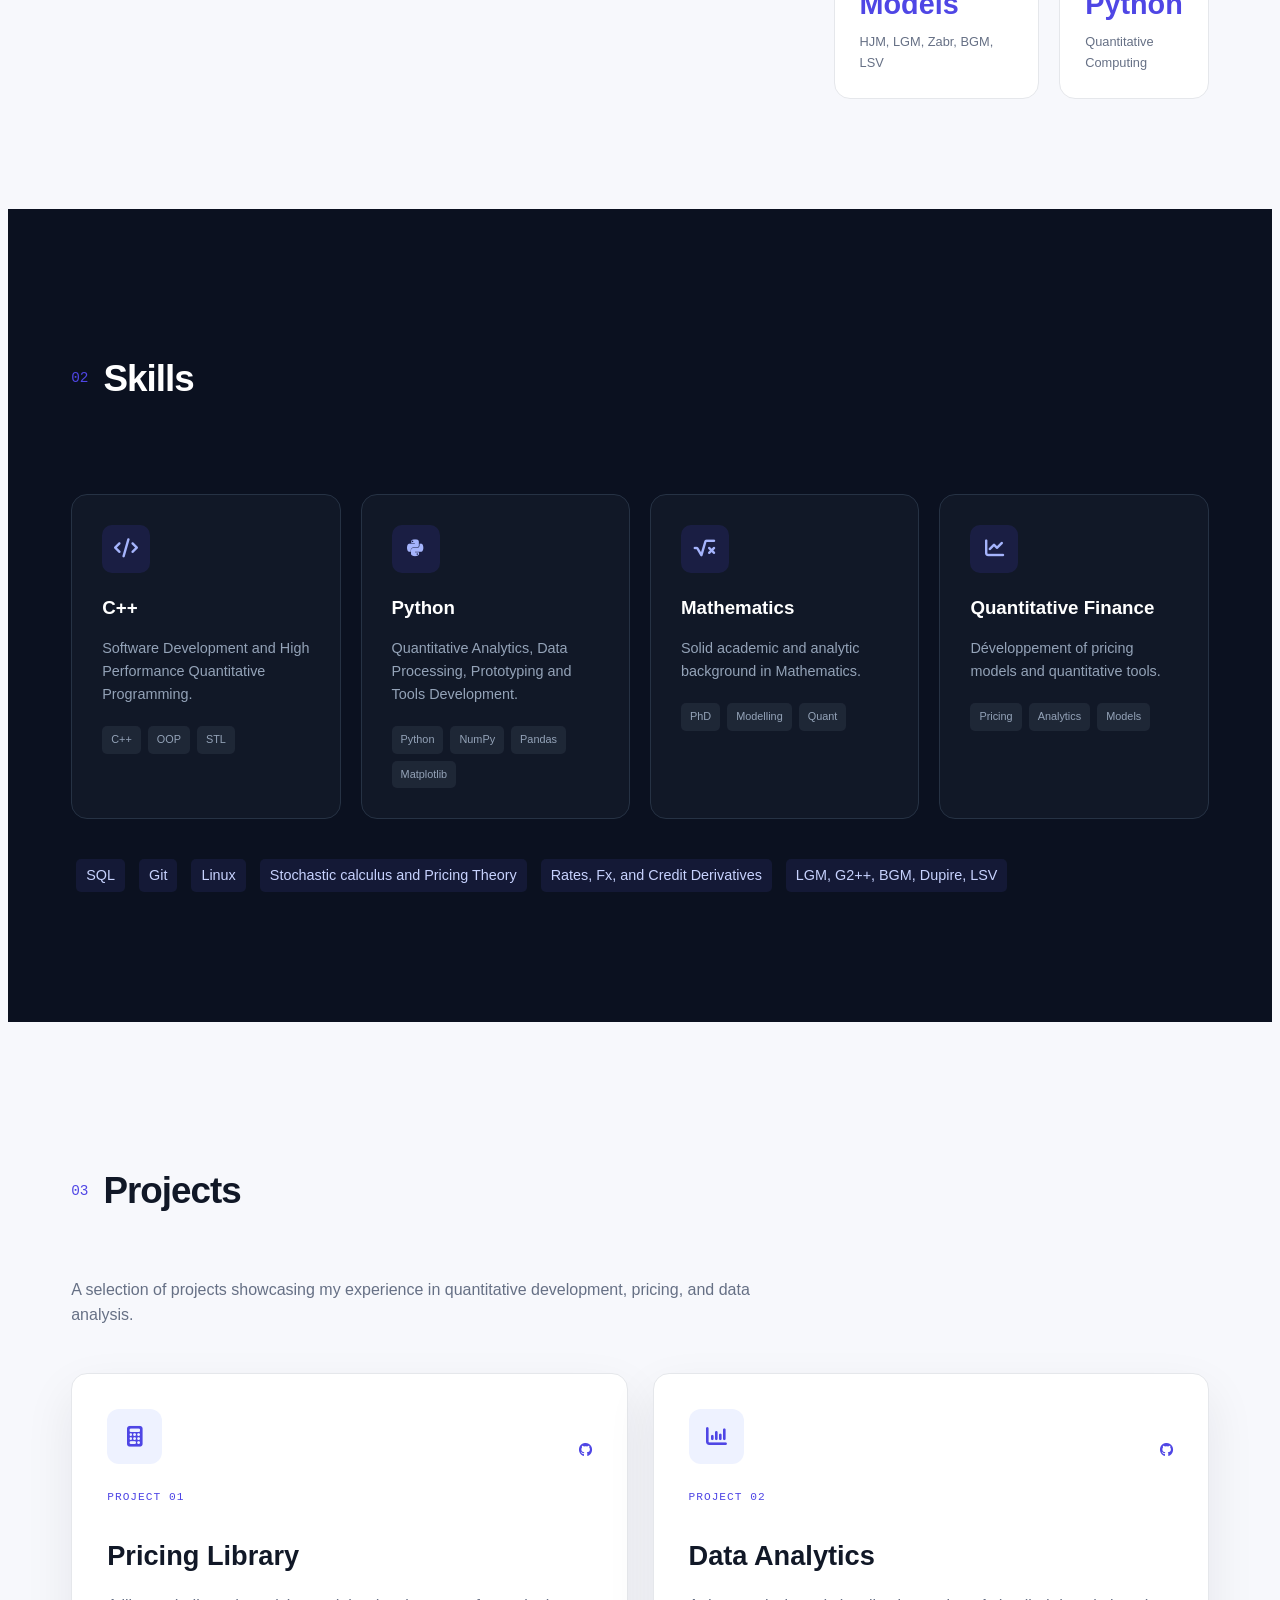
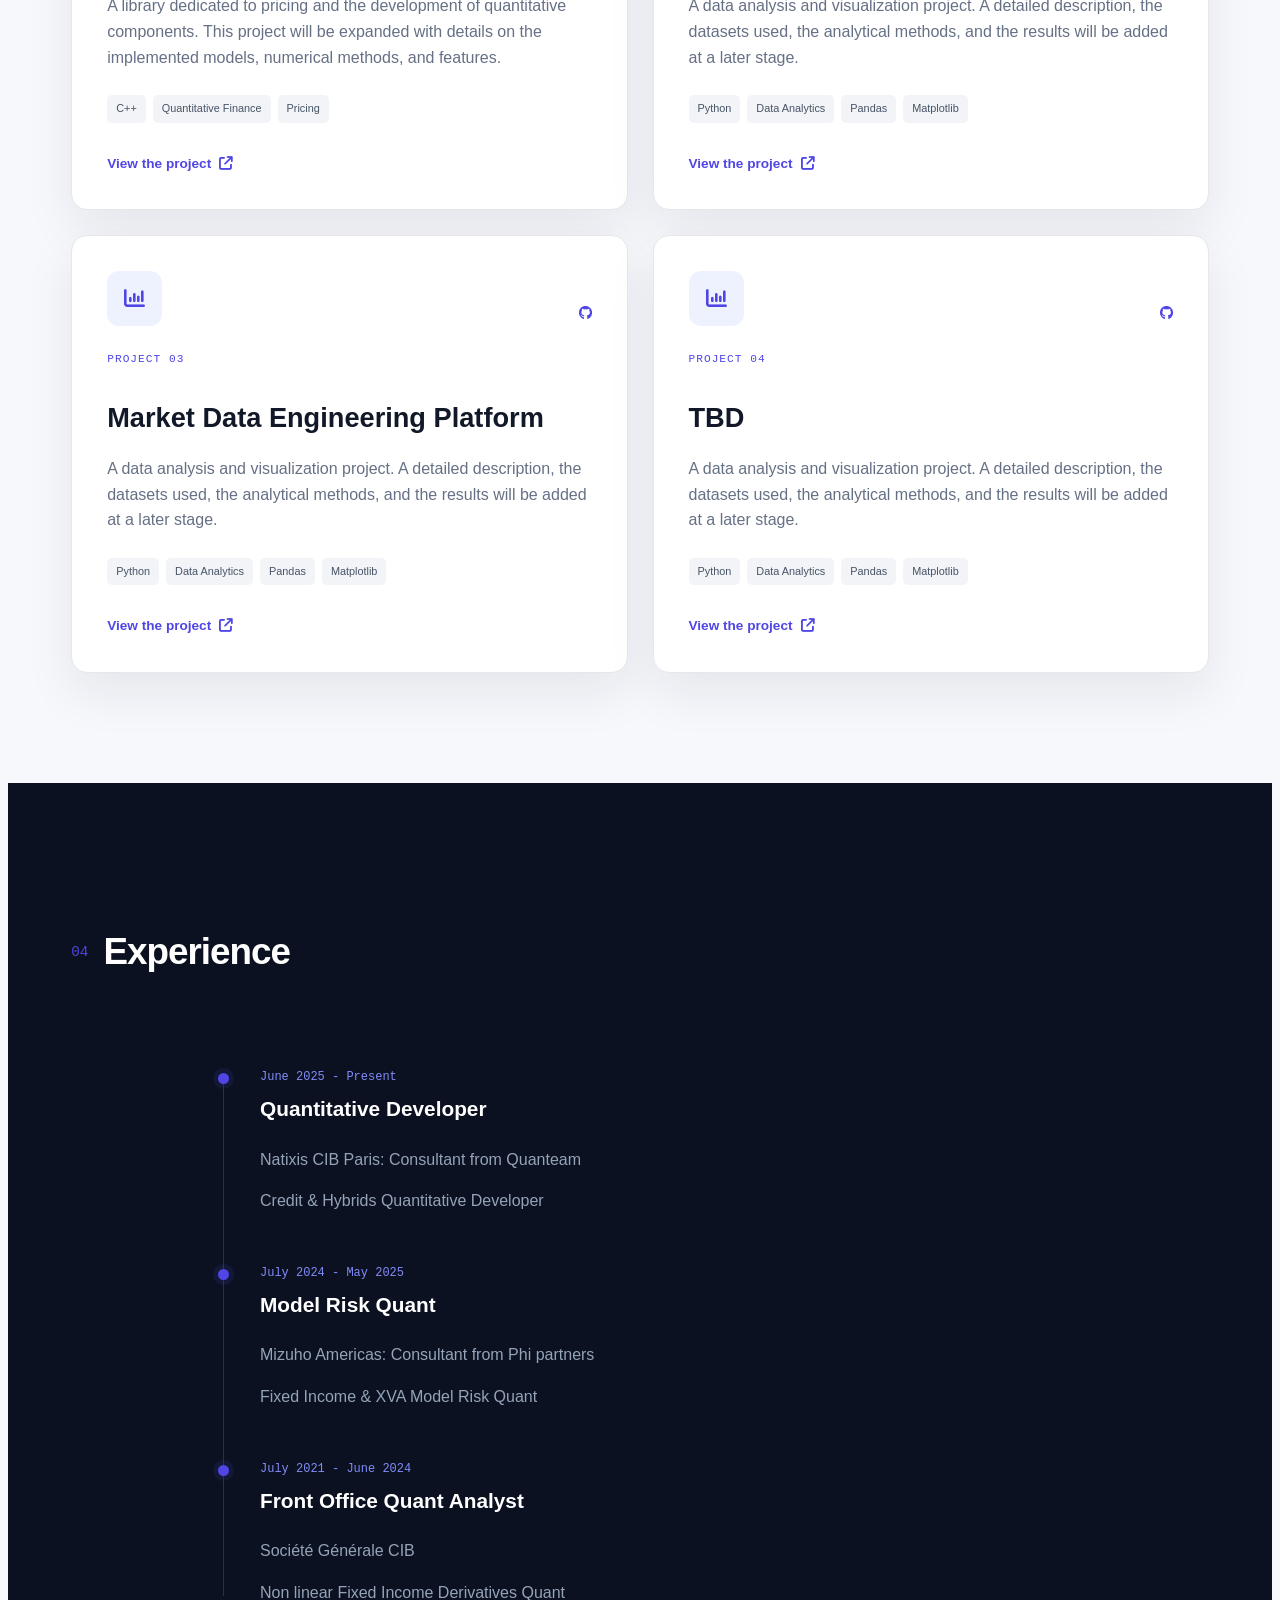
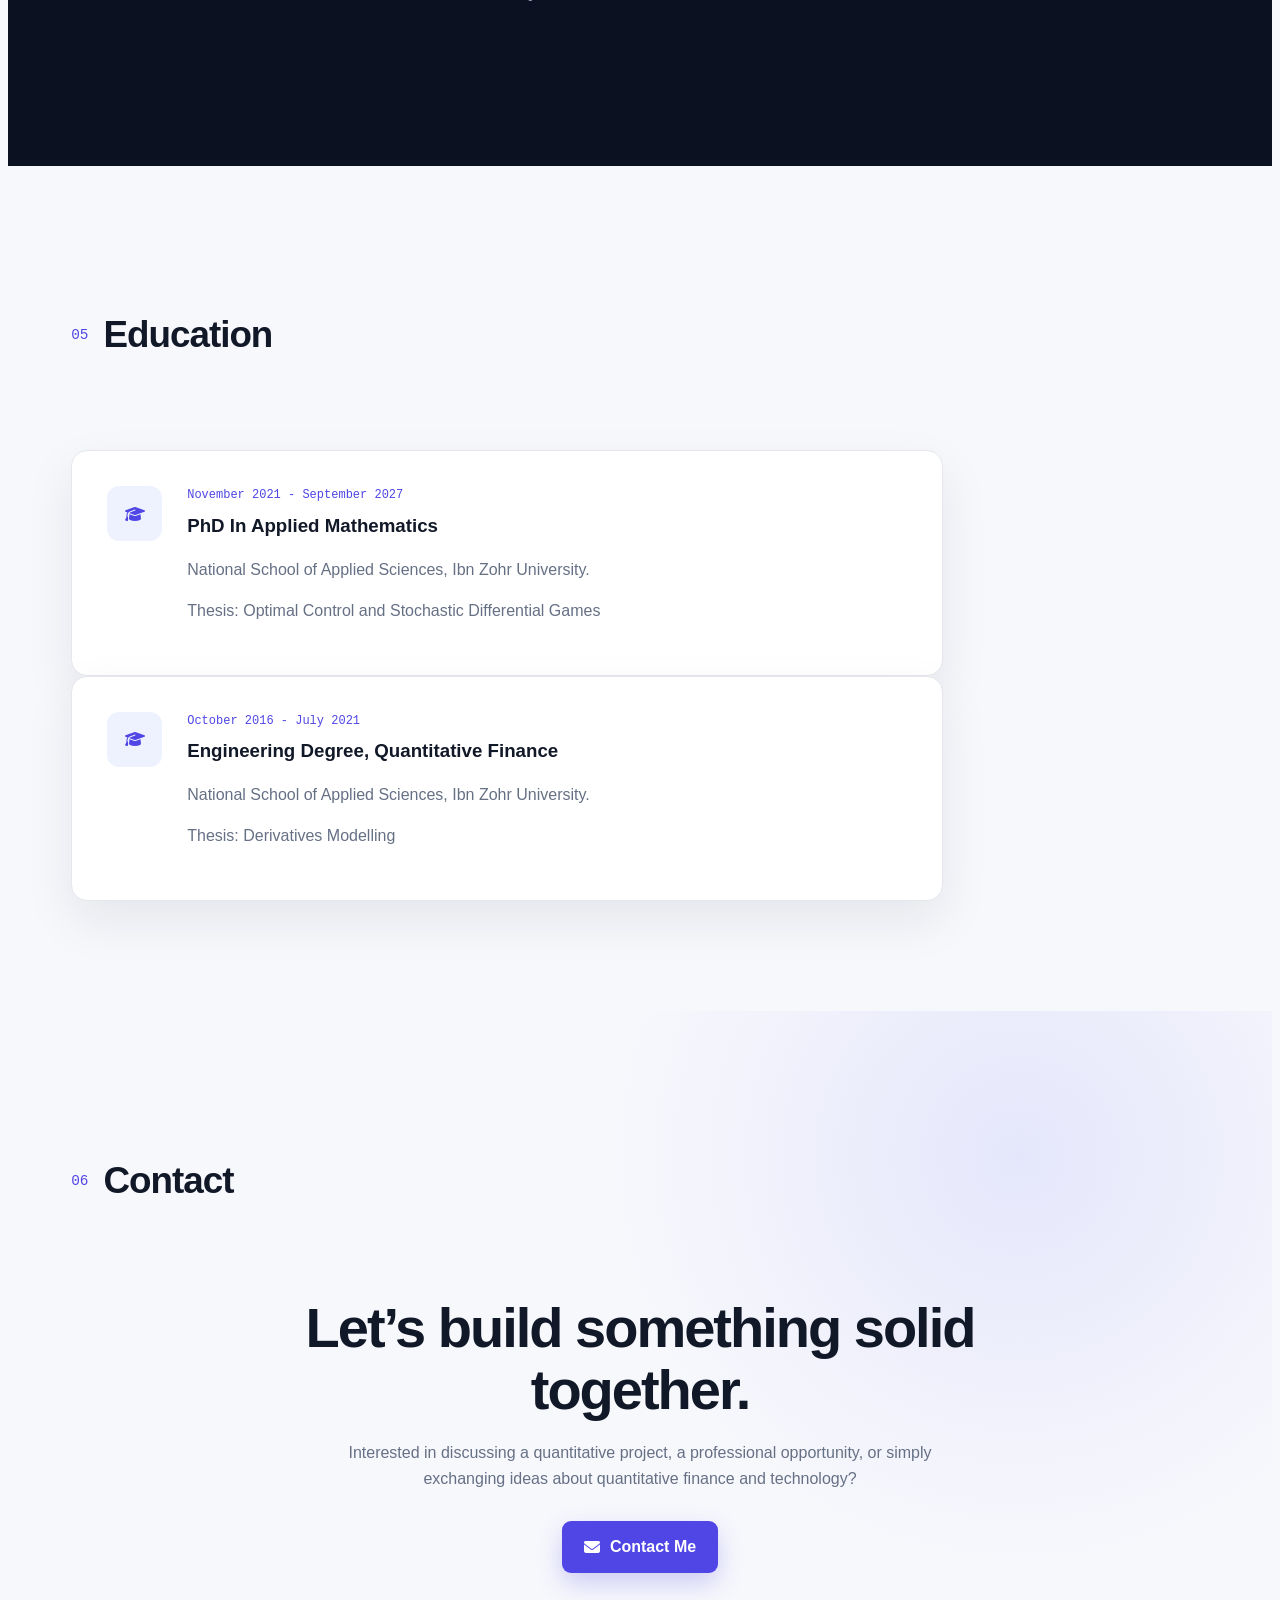
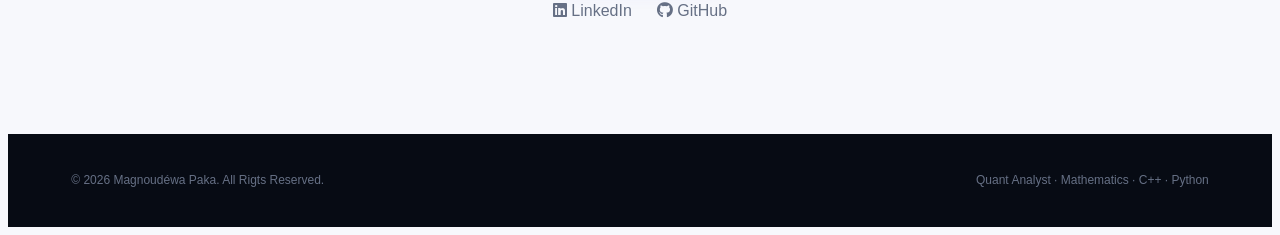
==== commit 0ac960a7: "Add files via upload" ====
--- a/index.html
+++ b/index.html
@@ -421,6 +421,87 @@
                     </a>
 
                 </article>
+				
+				<article class="project-card">
+
+                    <div class="project-top">
+                        <div class="project-icon">
+                            <i class="fas fa-chart-column"></i>
+                        </div>
+
+                        <a href="https://github.com/MagPAKA/Pricing-System-Documentation/" class="project-button"
+                           aria-label="Voir Data Analytics sur GitHub">
+                            <i class="fab fa-github"></i>
+                        </a>
+                    </div>
+
+                    <div class="project-number">
+                        PROJECT 03
+                    </div>
+
+                    <h3>Market Data Engineering Platform</h3>
+
+                    <p>
+                        A data analysis and visualization project.
+						A detailed description, the datasets used,
+						the analytical methods, and the results will be added at a later stage.
+                    </p>
+
+                    <div class="project-tags">
+                        <span>Python</span>
+                        <span>Data Analytics</span>
+                        <span>Pandas</span>
+						<span>Matplotlib</span>
+                    </div>
+
+                    <a href="https://github.com/MagPAKA/Pricing-System-Documentation/" class="project-button">
+                        View the project
+                        <i class="fas fa-arrow-up-right-from-square"></i>
+                    </a>
+
+                </article>
+				
+				
+				<article class="project-card">
+
+                    <div class="project-top">
+                        <div class="project-icon">
+                            <i class="fas fa-chart-column"></i>
+                        </div>
+
+                        <a href="https://github.com/MagPAKA/Pricing-System-Documentation/" class="project-button"
+                           aria-label="Voir Data Analytics sur GitHub">
+                            <i class="fab fa-github"></i>
+                        </a>
+                    </div>
+
+                    <div class="project-number">
+                        PROJECT 04
+                    </div>
+
+                    <h3>TBD</h3>
+
+                    <p>
+                        A data analysis and visualization project.
+						A detailed description, the datasets used,
+						the analytical methods, and the results will be added at a later stage.
+                    </p>
+
+                    <div class="project-tags">
+                        <span>Python</span>
+                        <span>Data Analytics</span>
+                        <span>Pandas</span>
+						<span>Matplotlib</span>
+                    </div>
+
+                    <a href="https://github.com/MagPAKA/Pricing-System-Documentation/" class="project-button">
+                        View the project
+                        <i class="fas fa-arrow-up-right-from-square"></i>
+                    </a>
+
+                </article>
+				
+				
 
             </div>
 
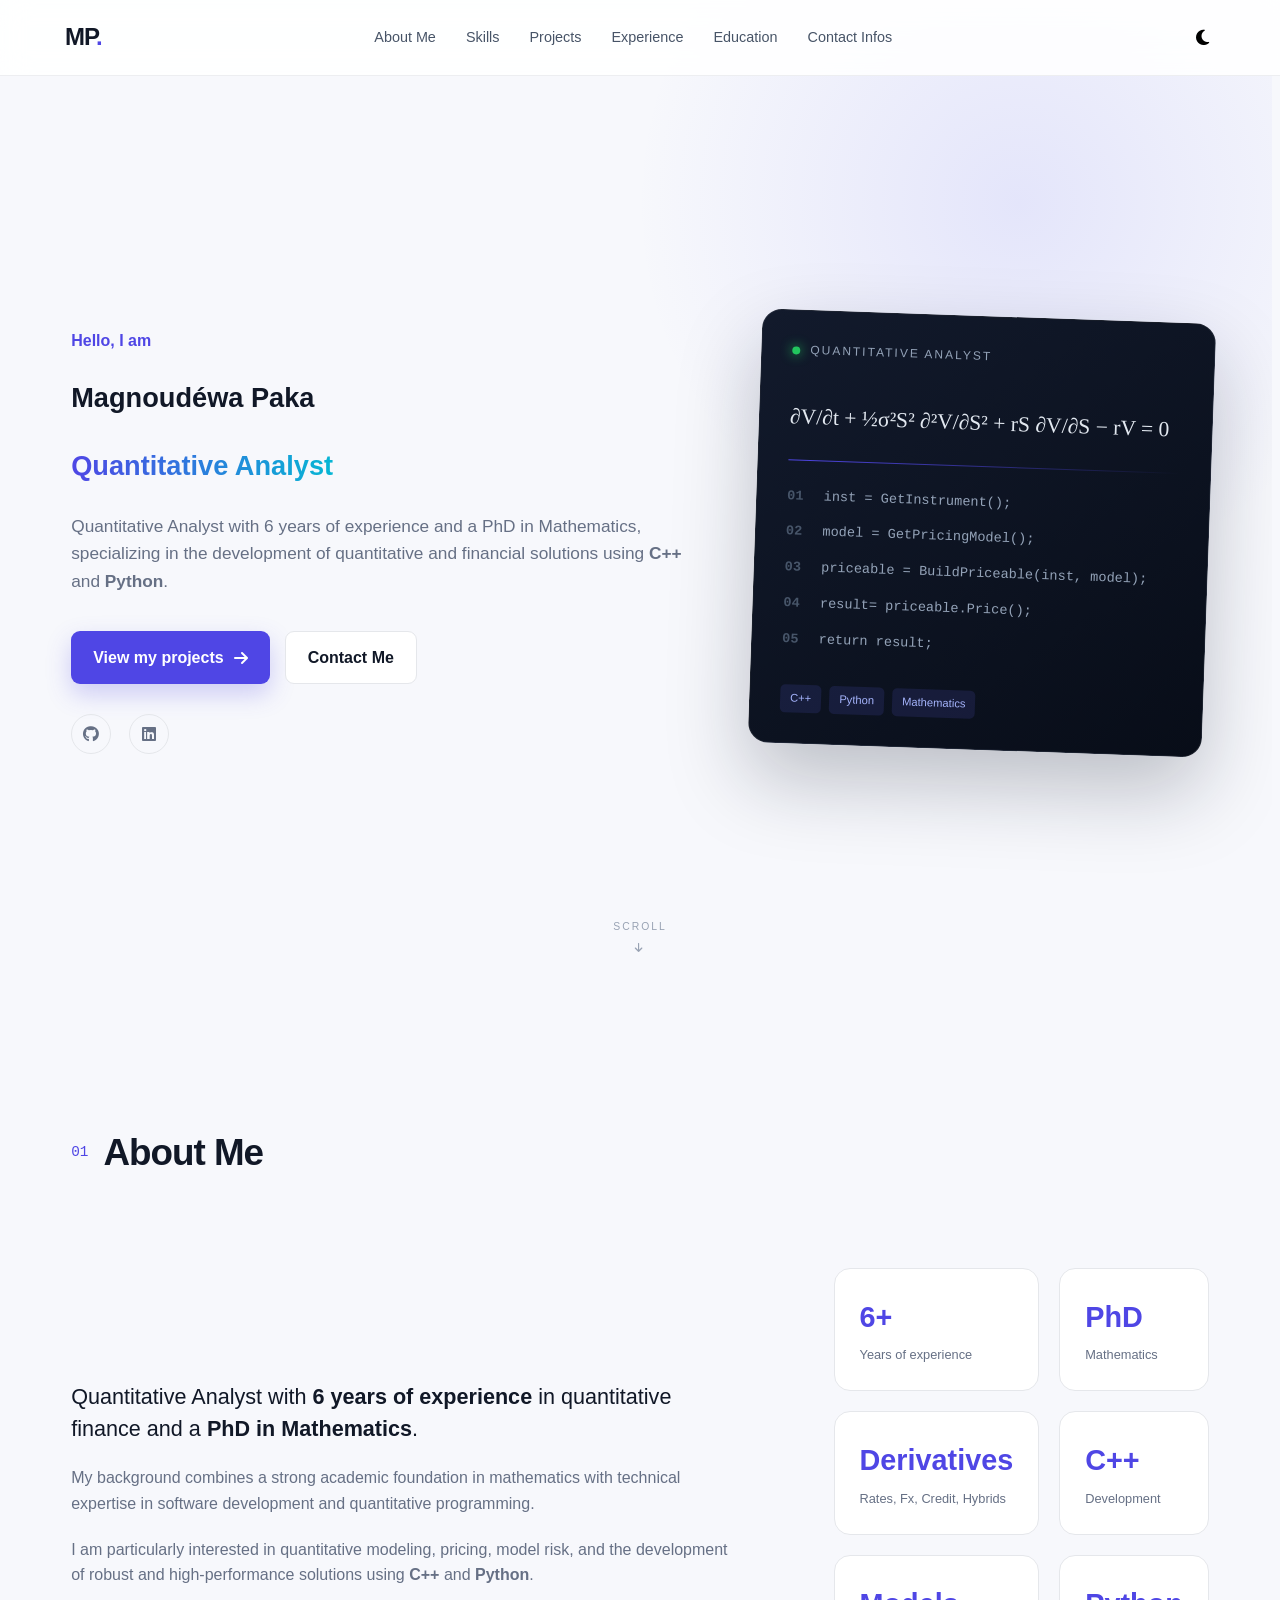
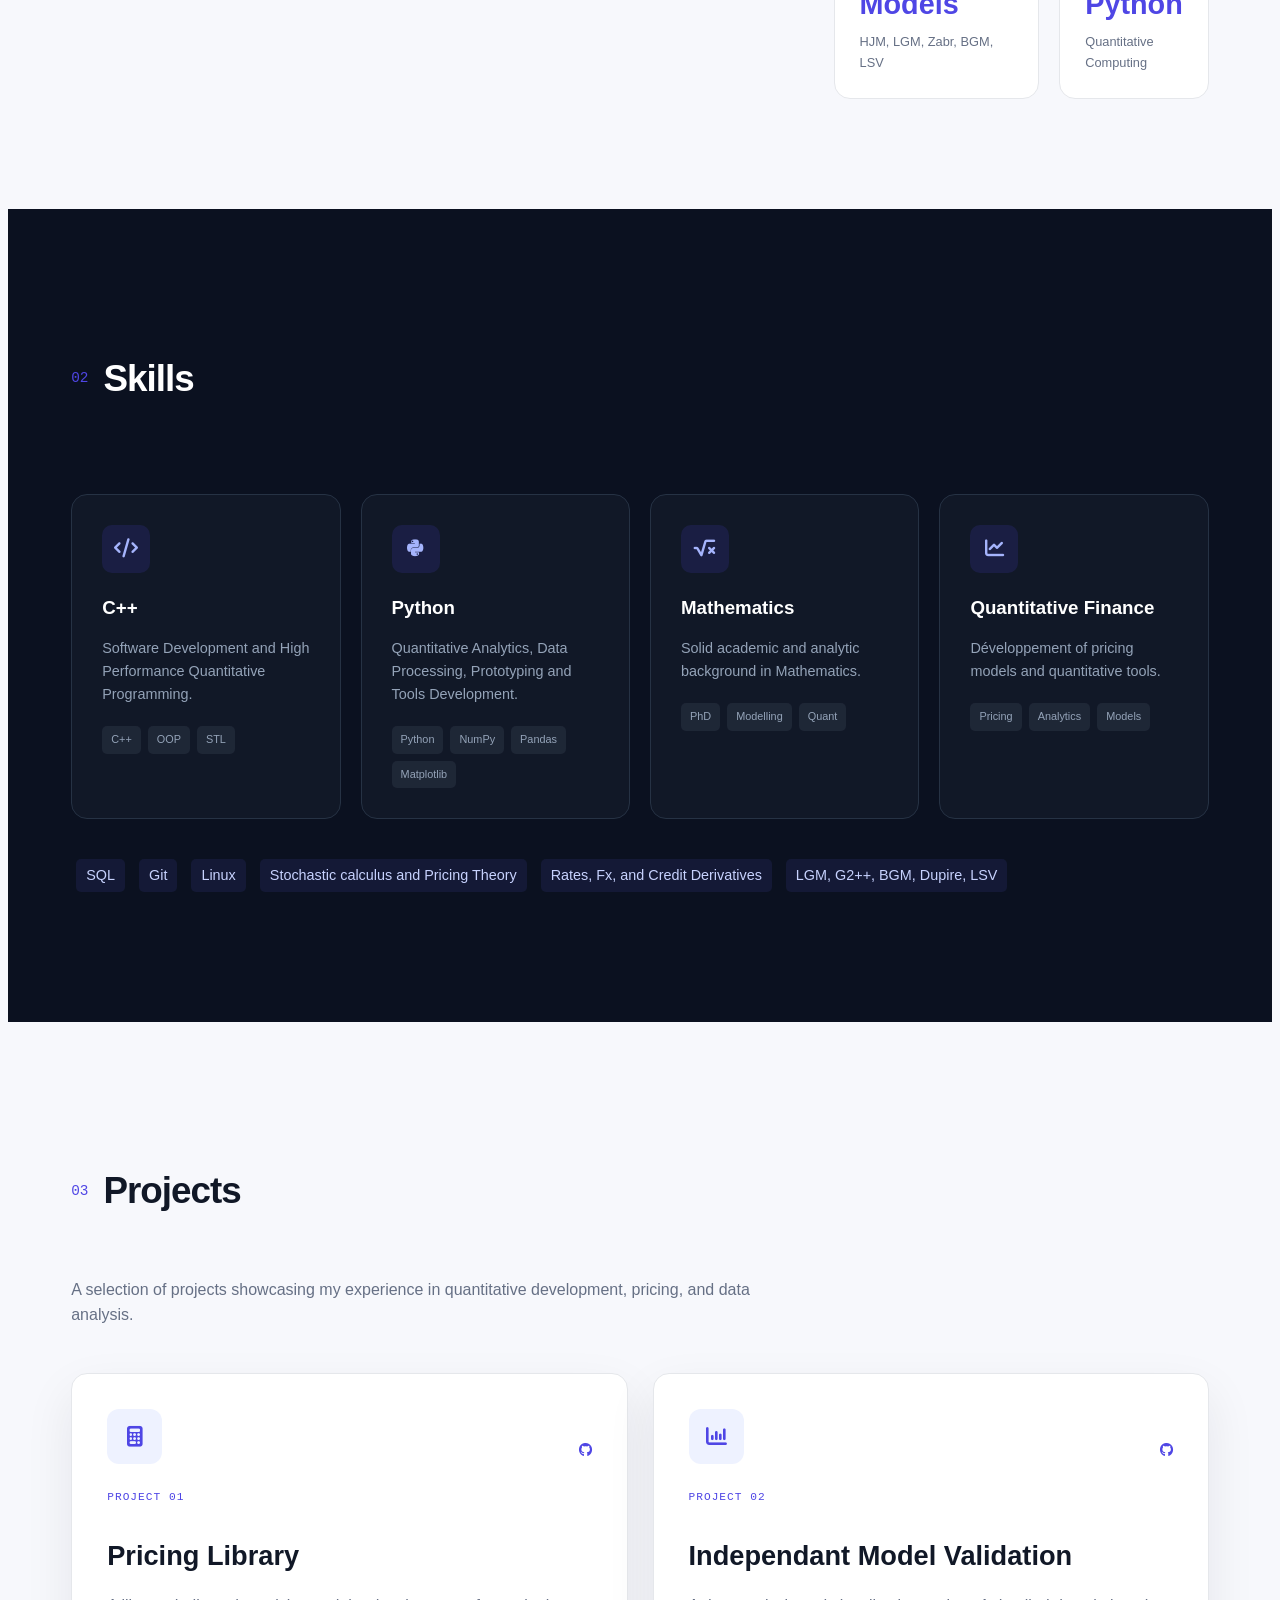
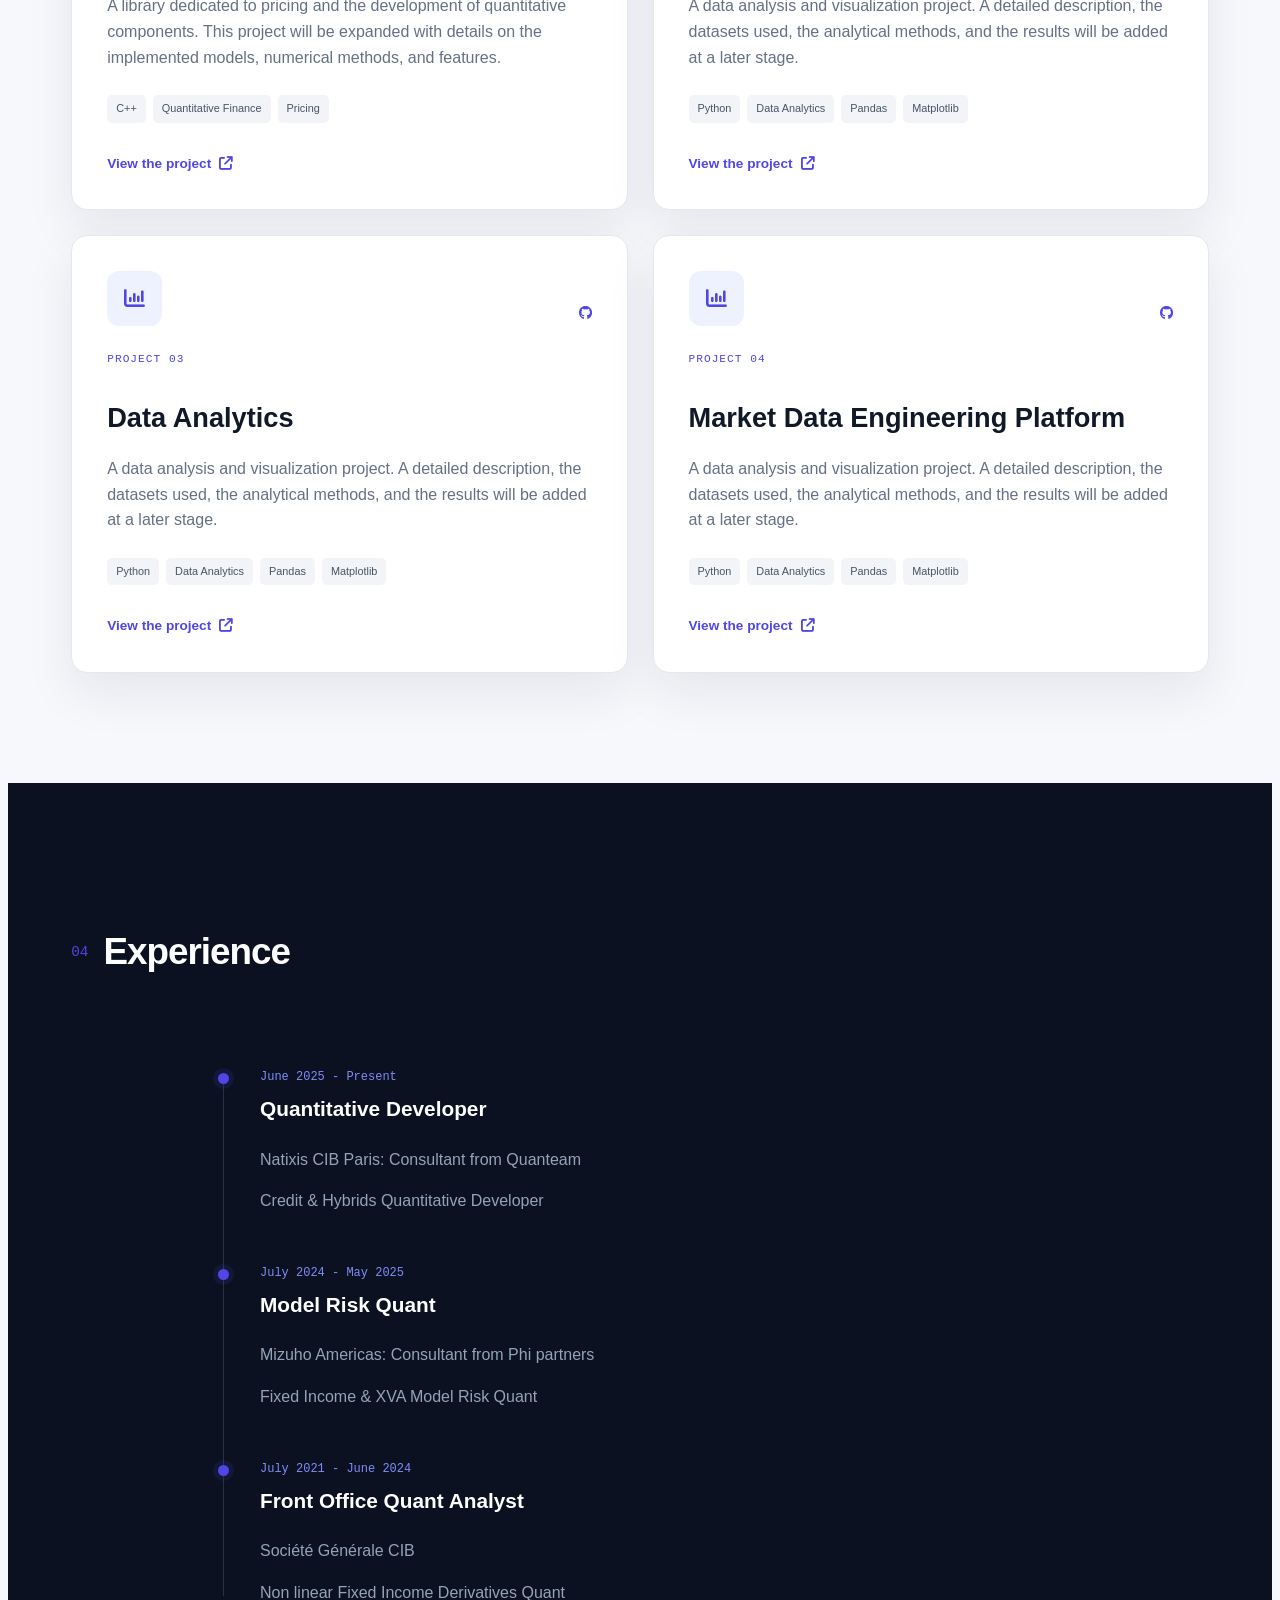
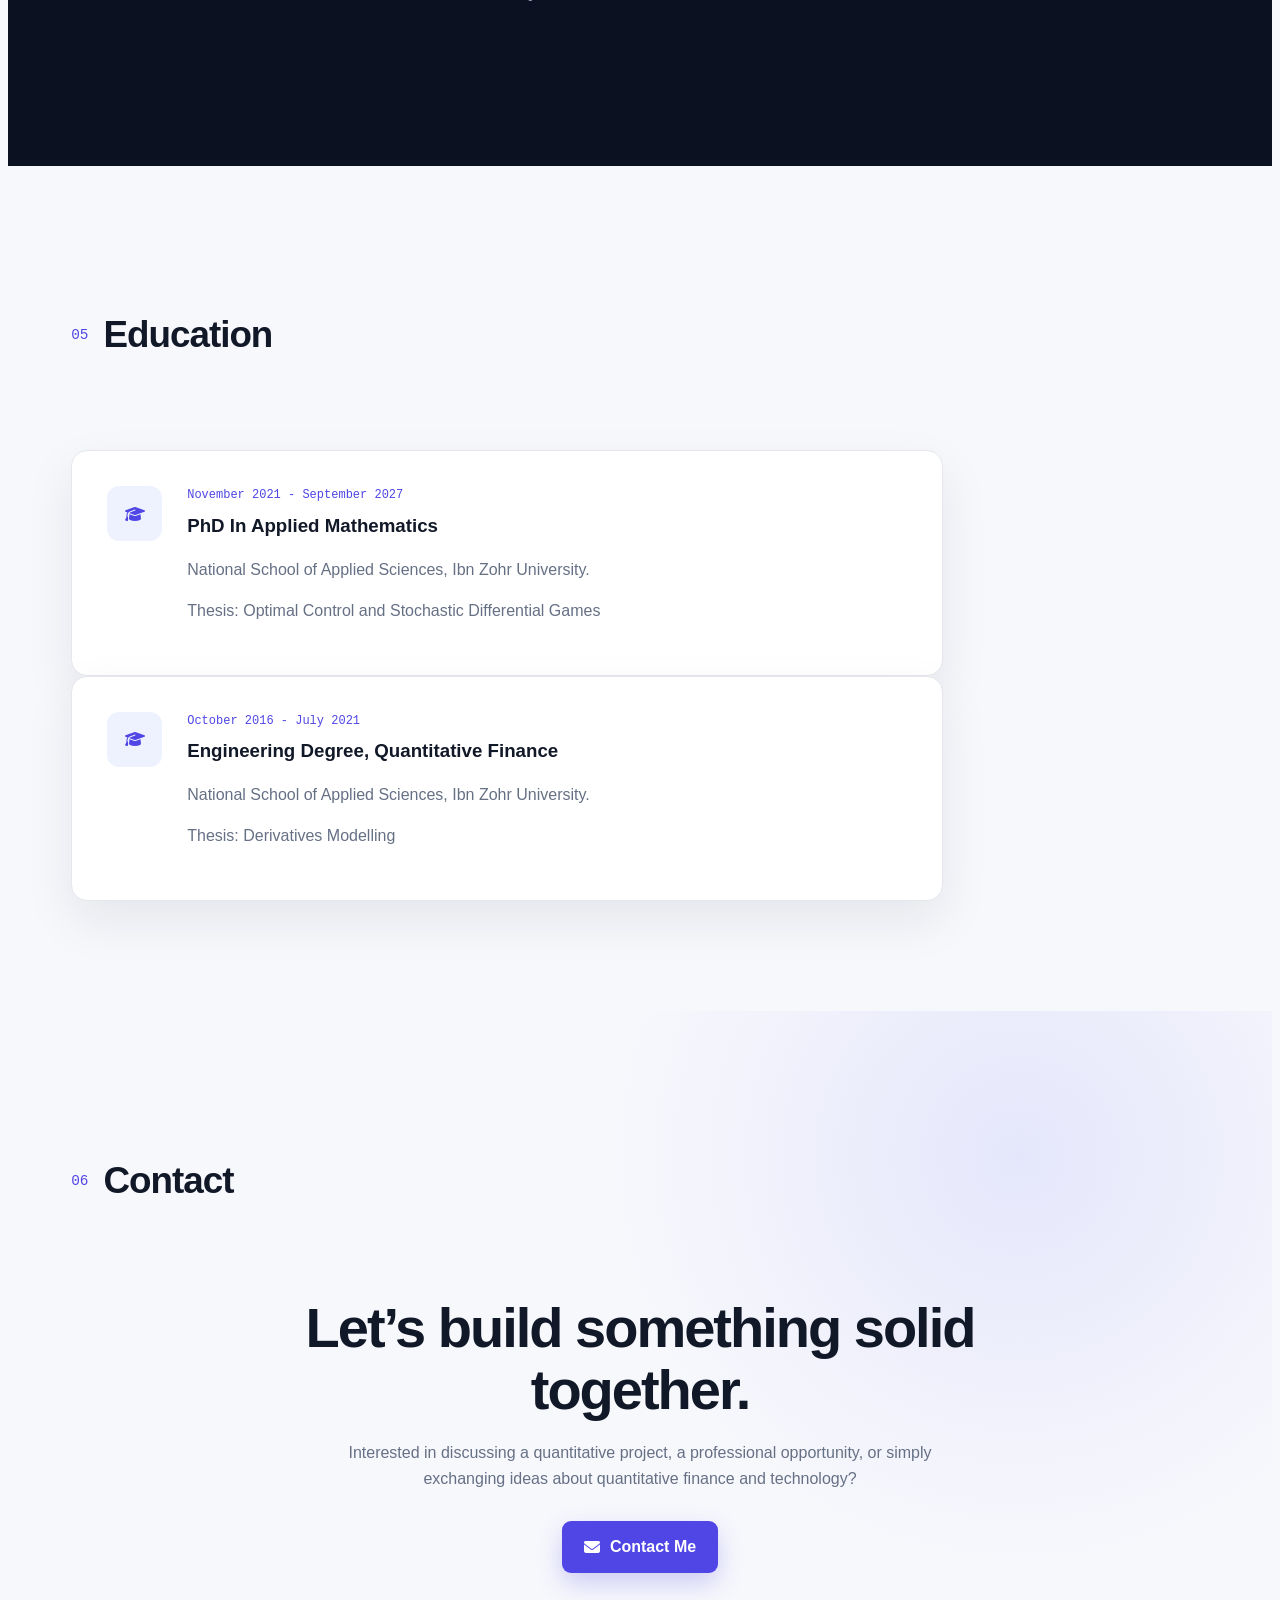
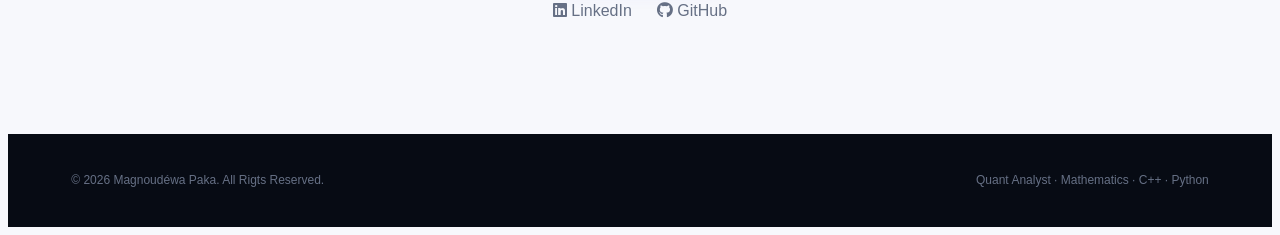
==== commit 47178909: "Add files via upload" ====
--- a/index.html
+++ b/index.html
@@ -400,7 +400,7 @@
                         PROJECT 02
                     </div>
 
-                    <h3>Data Analytics</h3>
+                    <h3>Independant Model Validation</h3>
 
                     <p>
                         A data analysis and visualization project.
@@ -439,7 +439,7 @@
                         PROJECT 03
                     </div>
 
-                    <h3>Market Data Engineering Platform</h3>
+                    <h3>Data Analytics</h3>
 
                     <p>
                         A data analysis and visualization project.
@@ -479,7 +479,7 @@
                         PROJECT 04
                     </div>
 
-                    <h3>TBD</h3>
+                    <h3>Market Data Engineering Platform</h3>
 
                     <p>
                         A data analysis and visualization project.
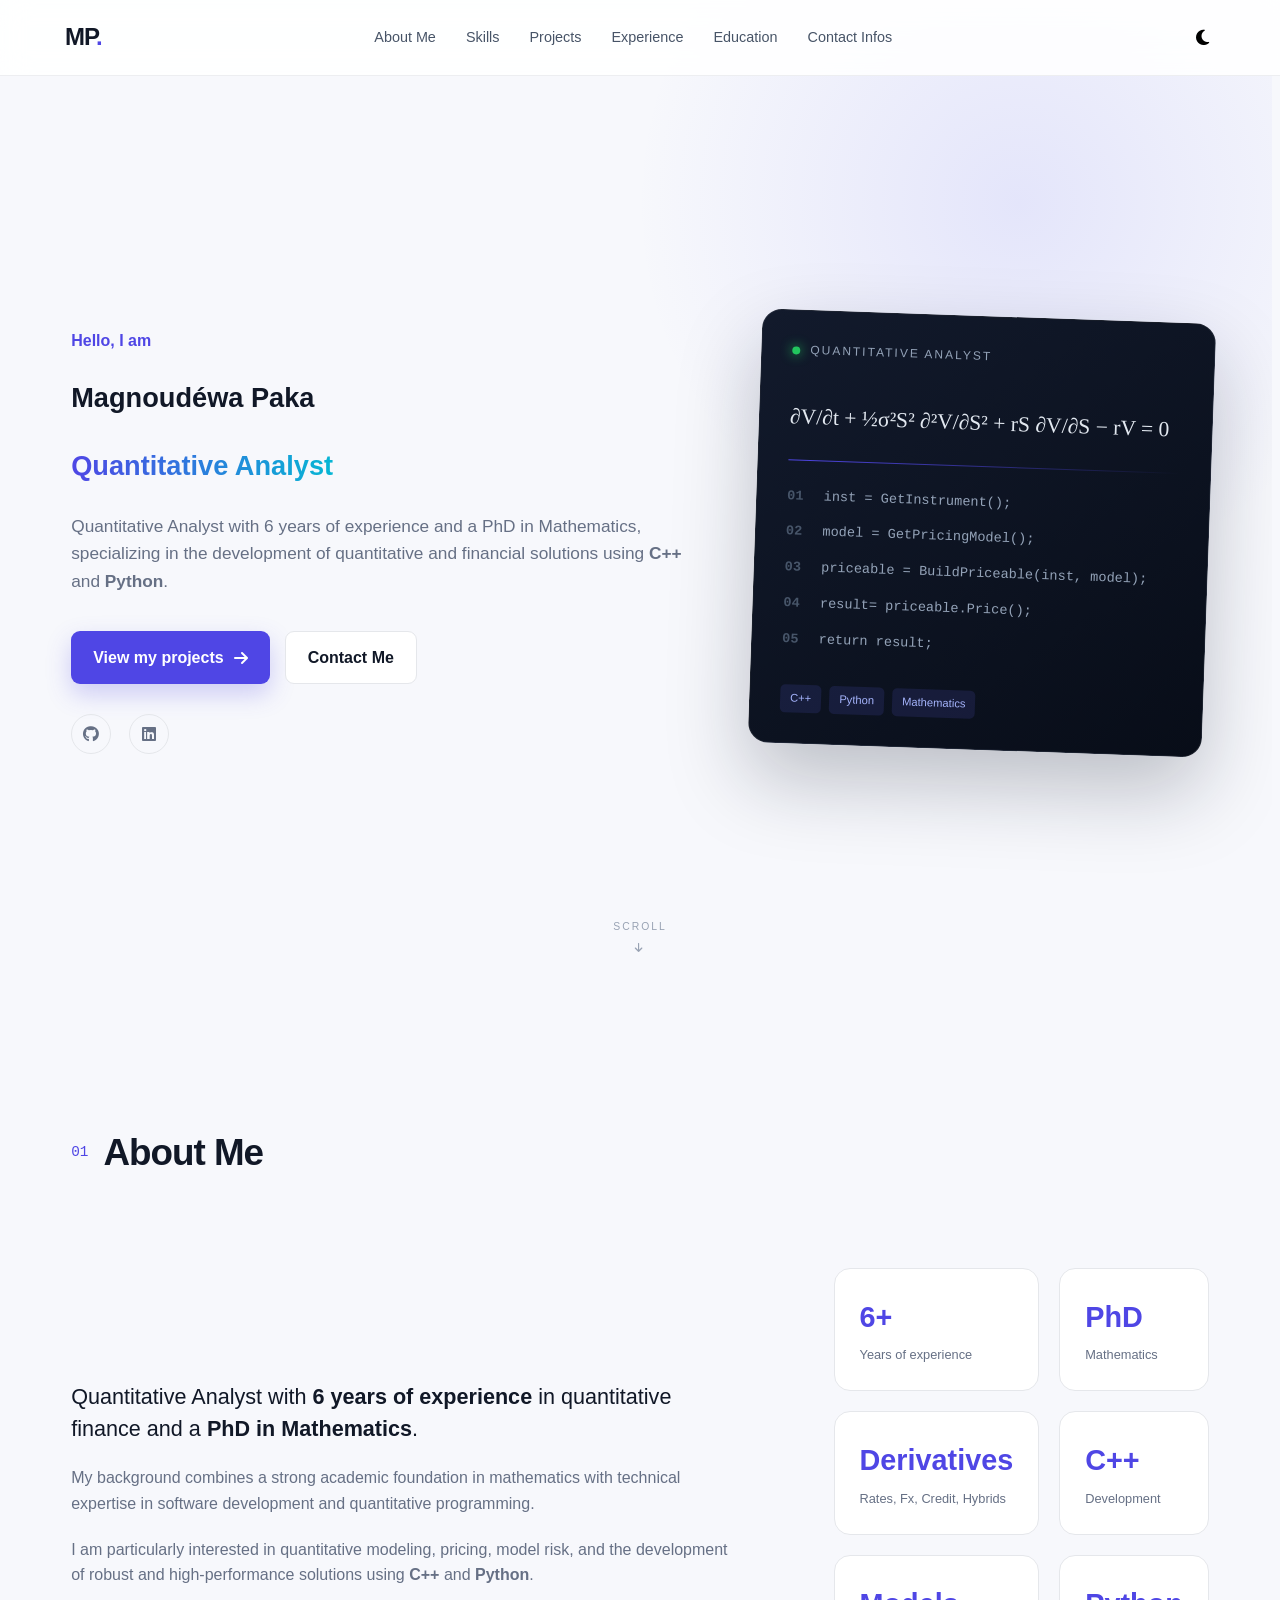
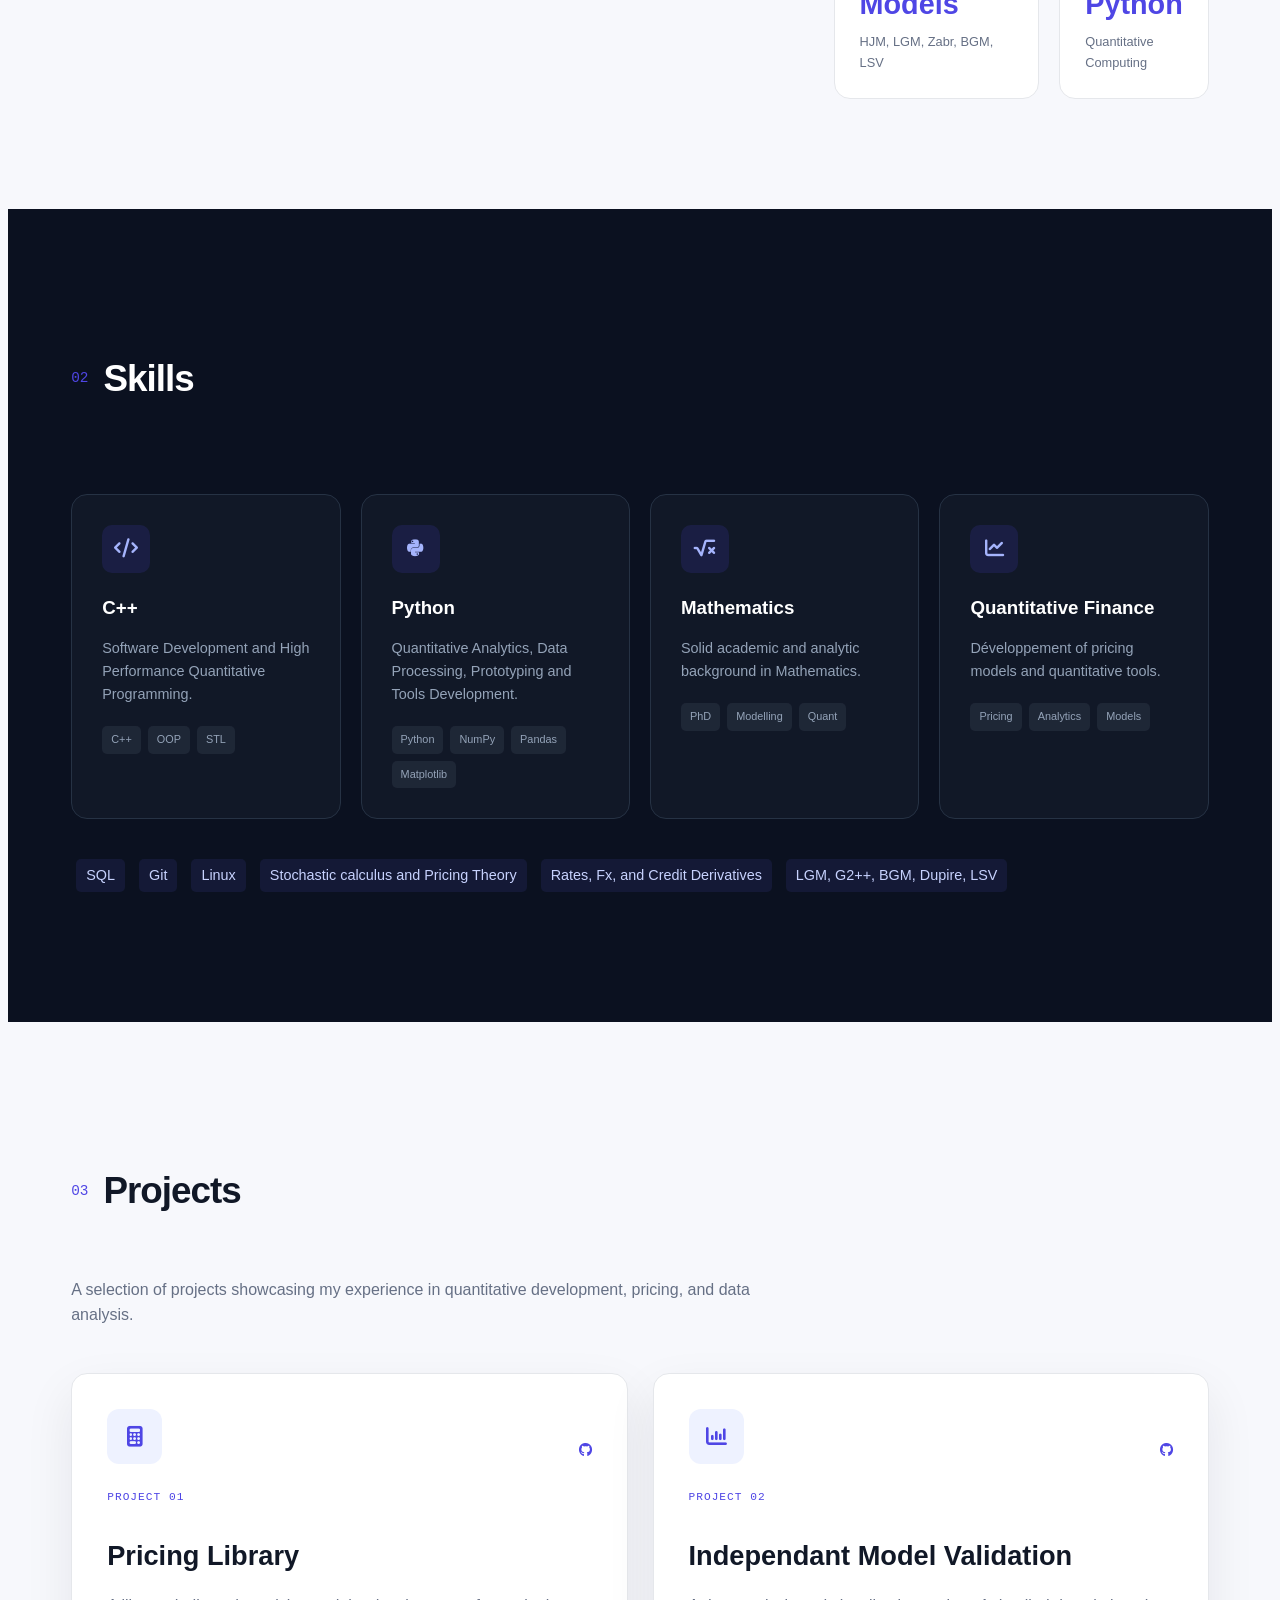
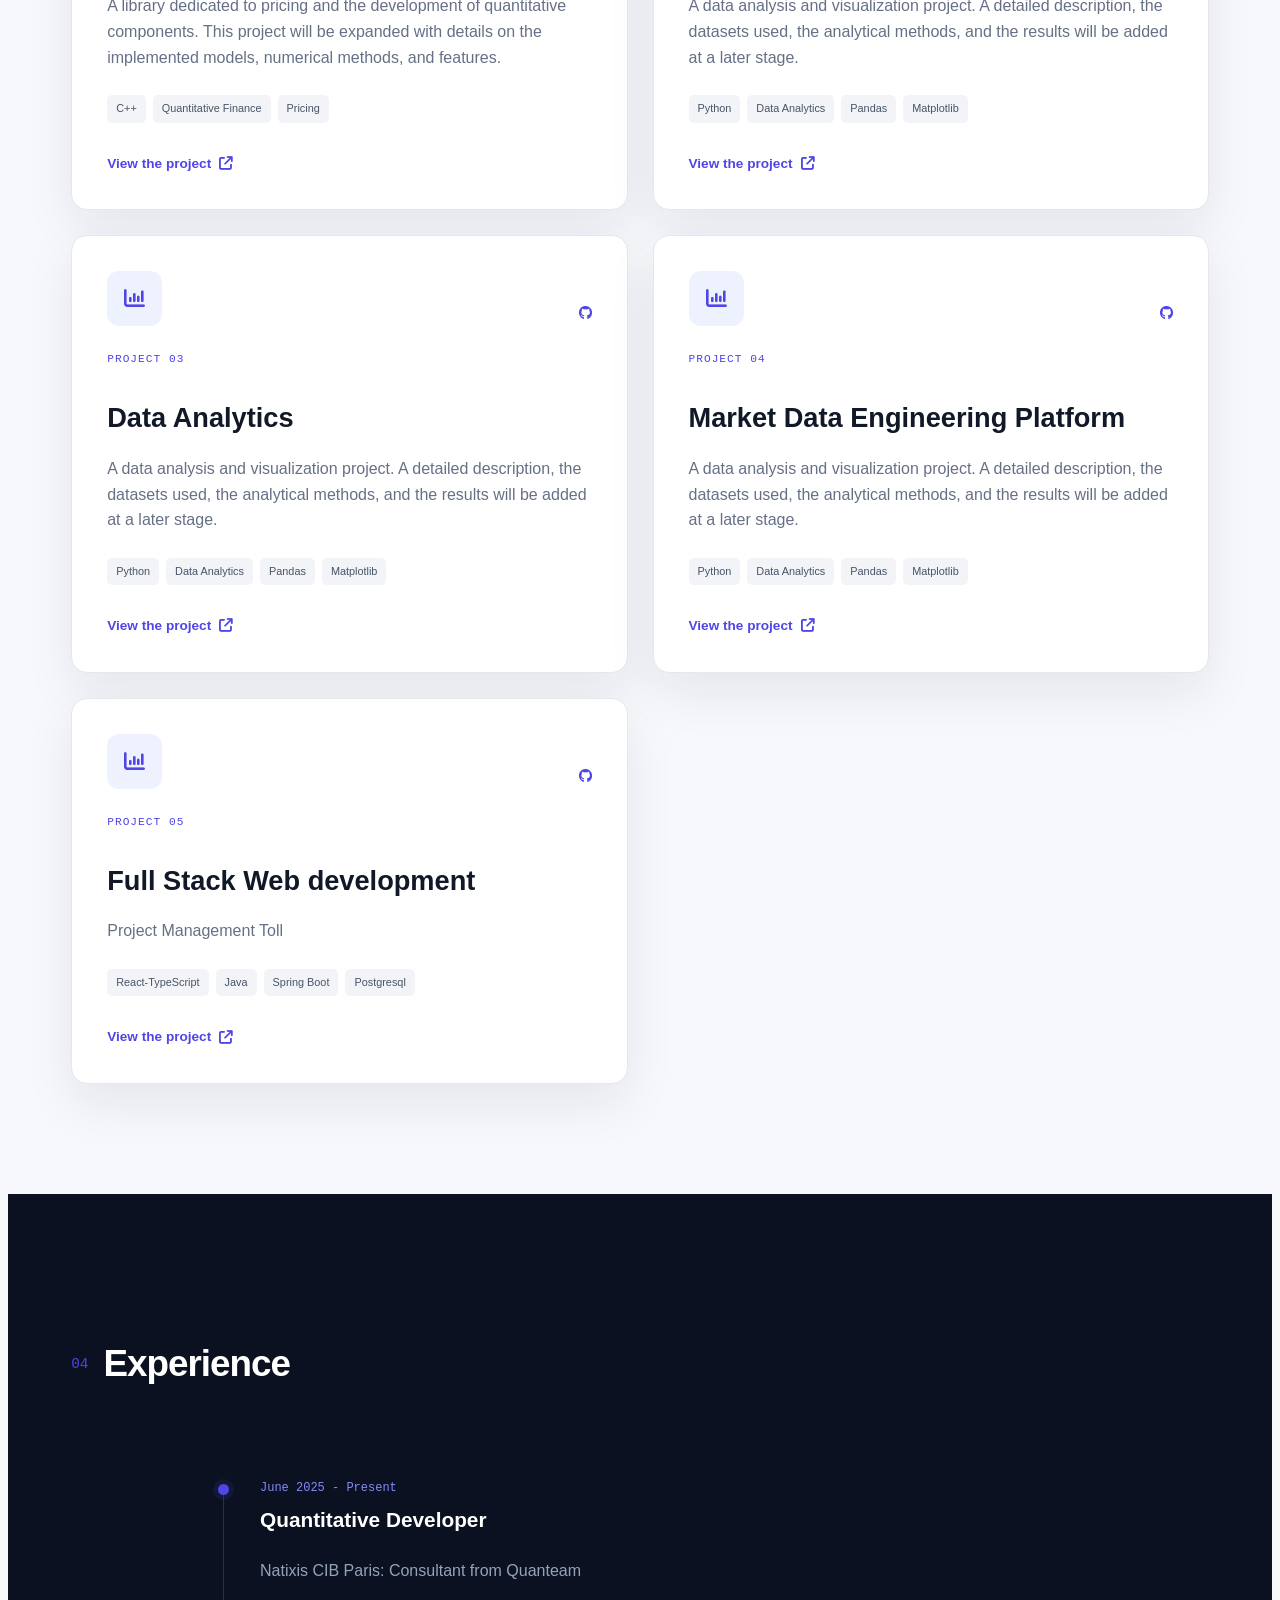
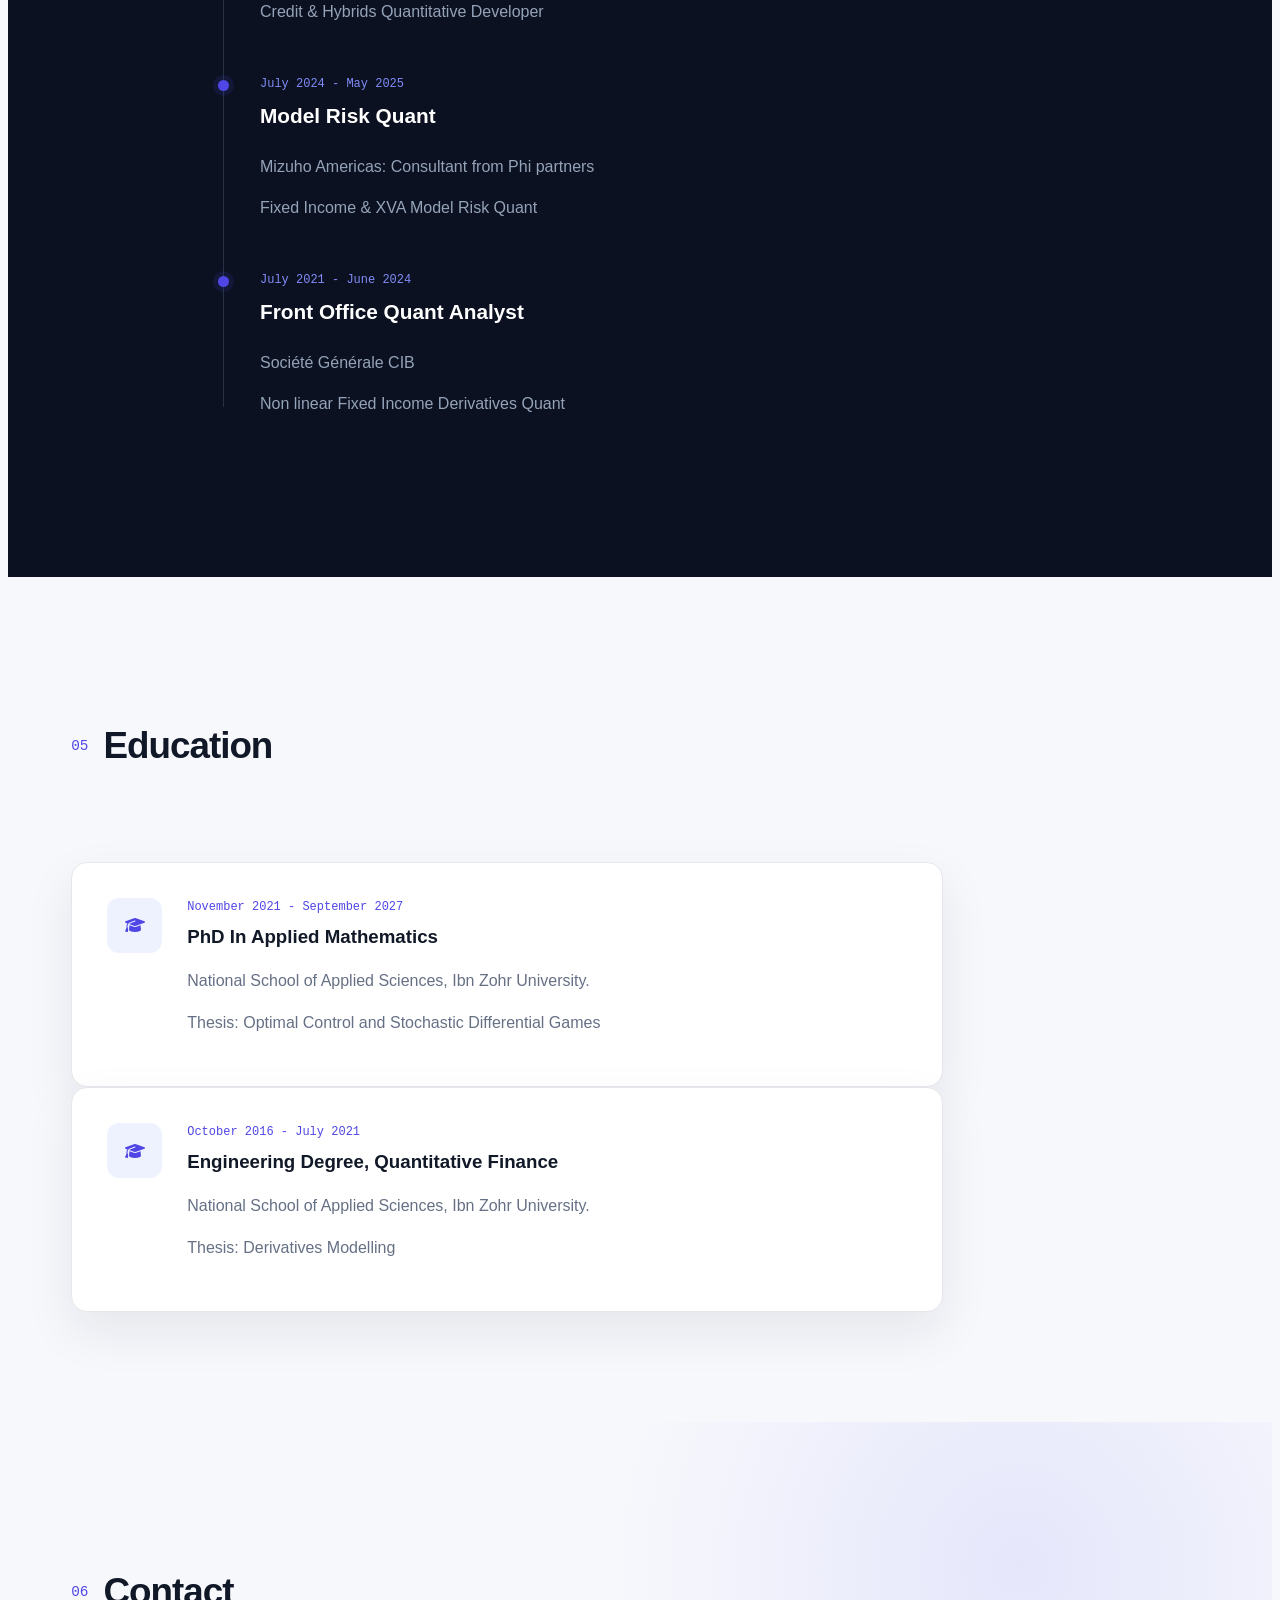
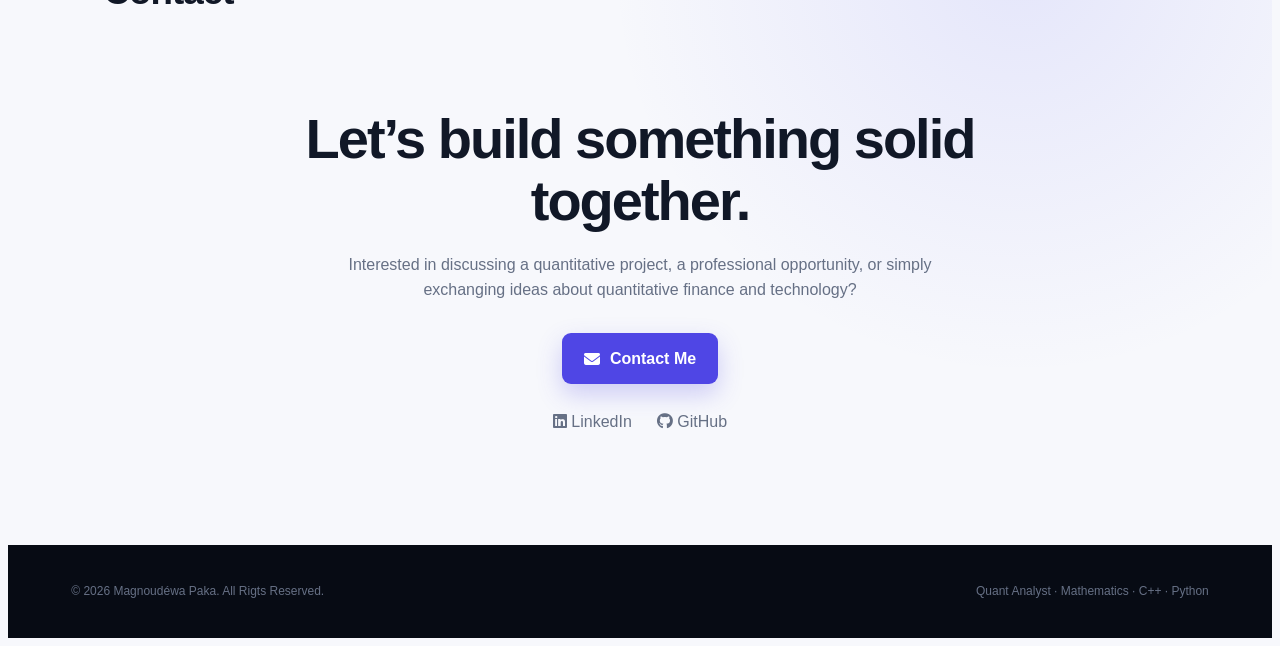
==== commit 2e1b857f: "Add files via upload" ====
--- a/index.html
+++ b/index.html
@@ -501,7 +501,42 @@
 
                 </article>
 				
-				
+				<article class="project-card">
+
+                    <div class="project-top">
+                        <div class="project-icon">
+                            <i class="fas fa-chart-column"></i>
+                        </div>
+
+                        <a href="https://github.com/MagPAKA/Pricing-System-Documentation/" class="project-button"
+                           aria-label="Voir Data Analytics sur GitHub">
+                            <i class="fab fa-github"></i>
+                        </a>
+                    </div>
+
+                    <div class="project-number">
+                        PROJECT 05
+                    </div>
+
+                    <h3>Full Stack Web development</h3>
+
+                    <p>
+                        Project Management Toll
+                    </p>
+
+                    <div class="project-tags">
+                        <span>React-TypeScript</span>
+                        <span>Java</span>
+                        <span>Spring Boot</span>
+						<span>Postgresql</span>
+                    </div>
+
+                    <a href="https://github.com/MagPAKA/Pricing-System-Documentation/" class="project-button">
+                        View the project
+                        <i class="fas fa-arrow-up-right-from-square"></i>
+                    </a>
+
+                </article>
 
             </div>
 
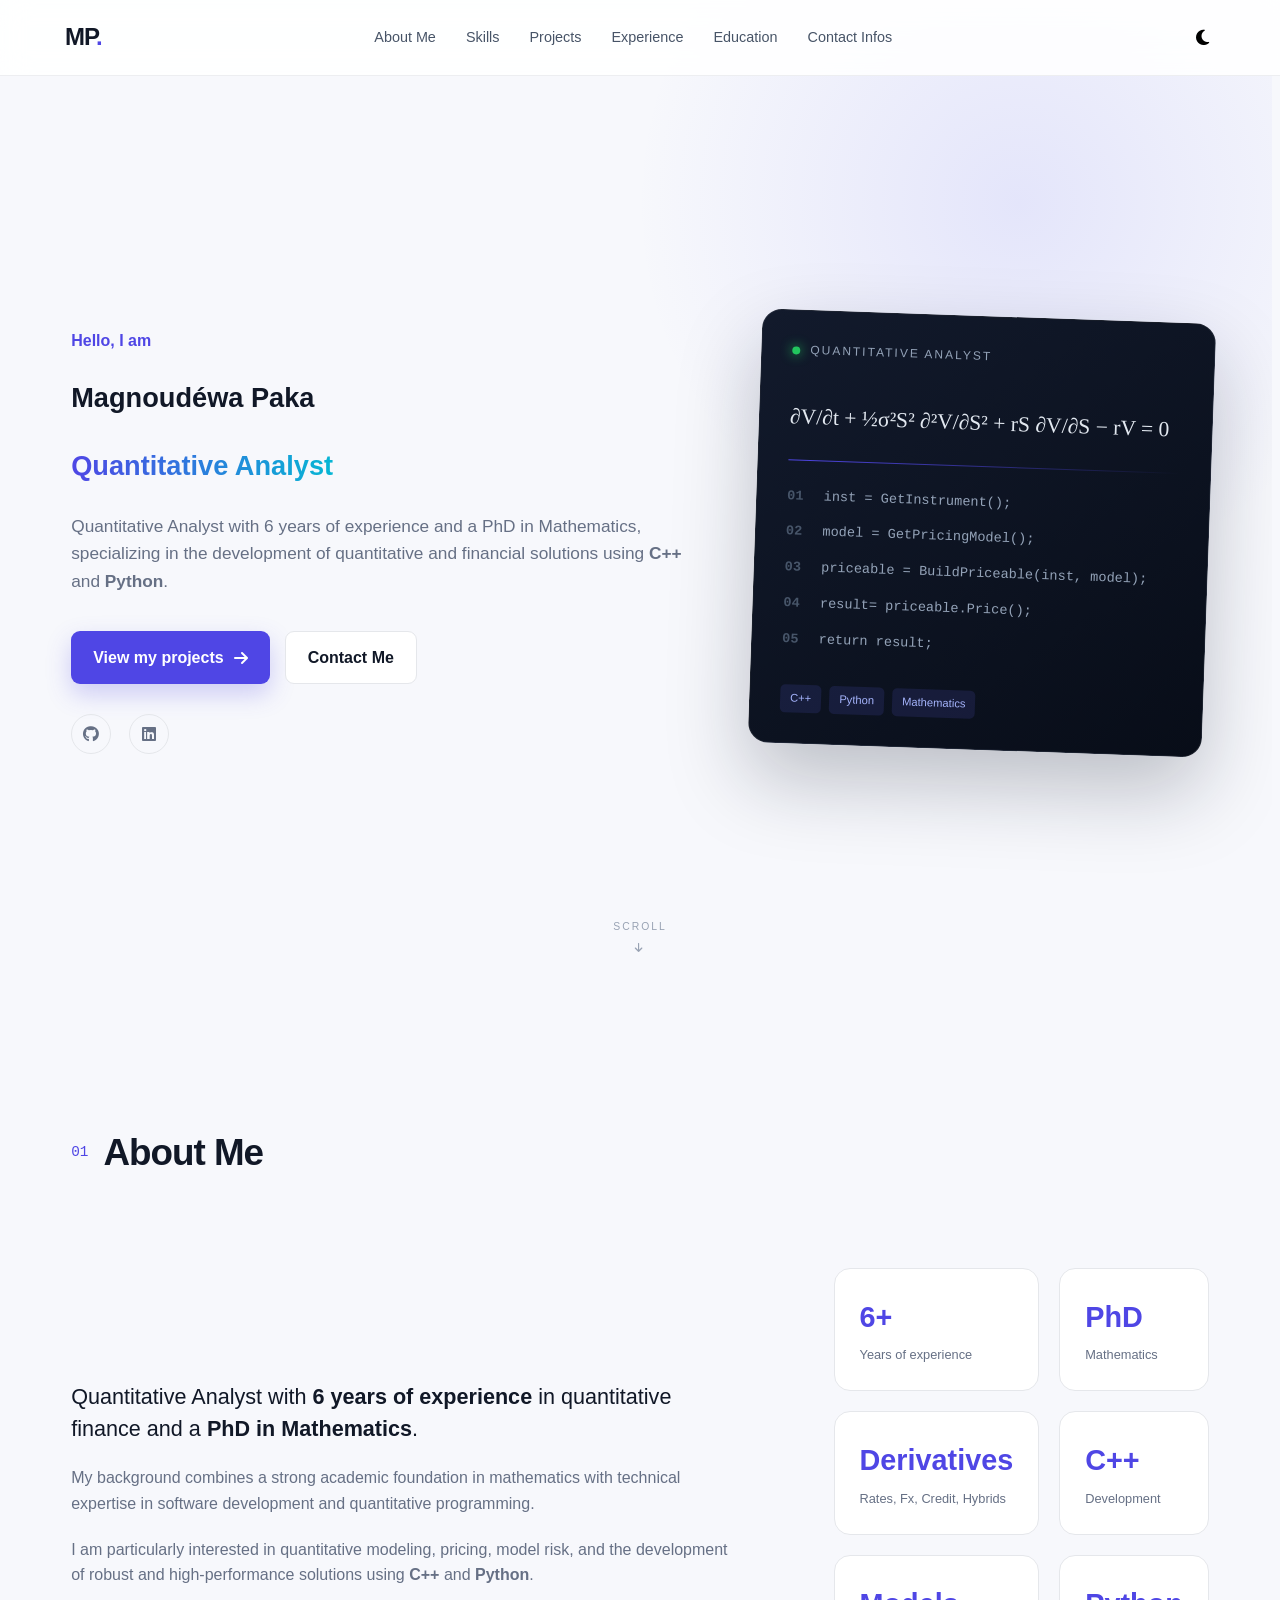
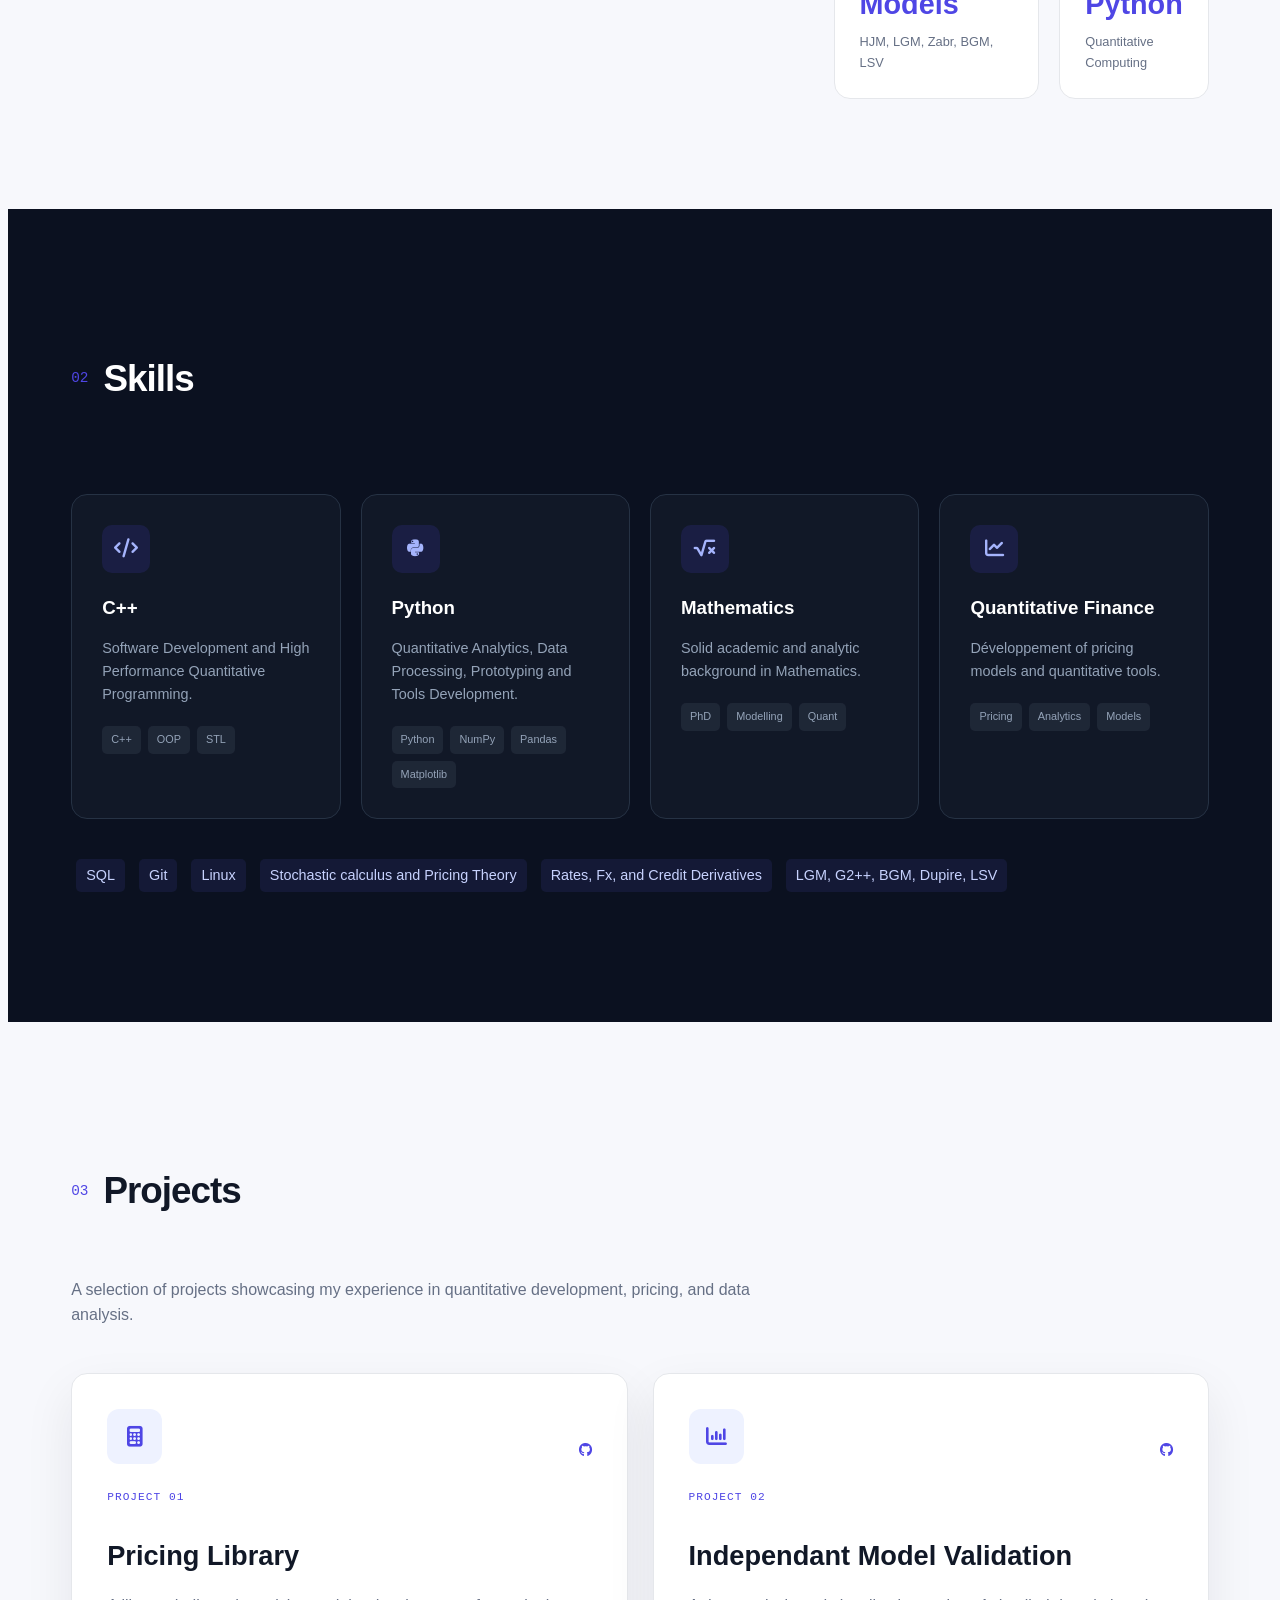
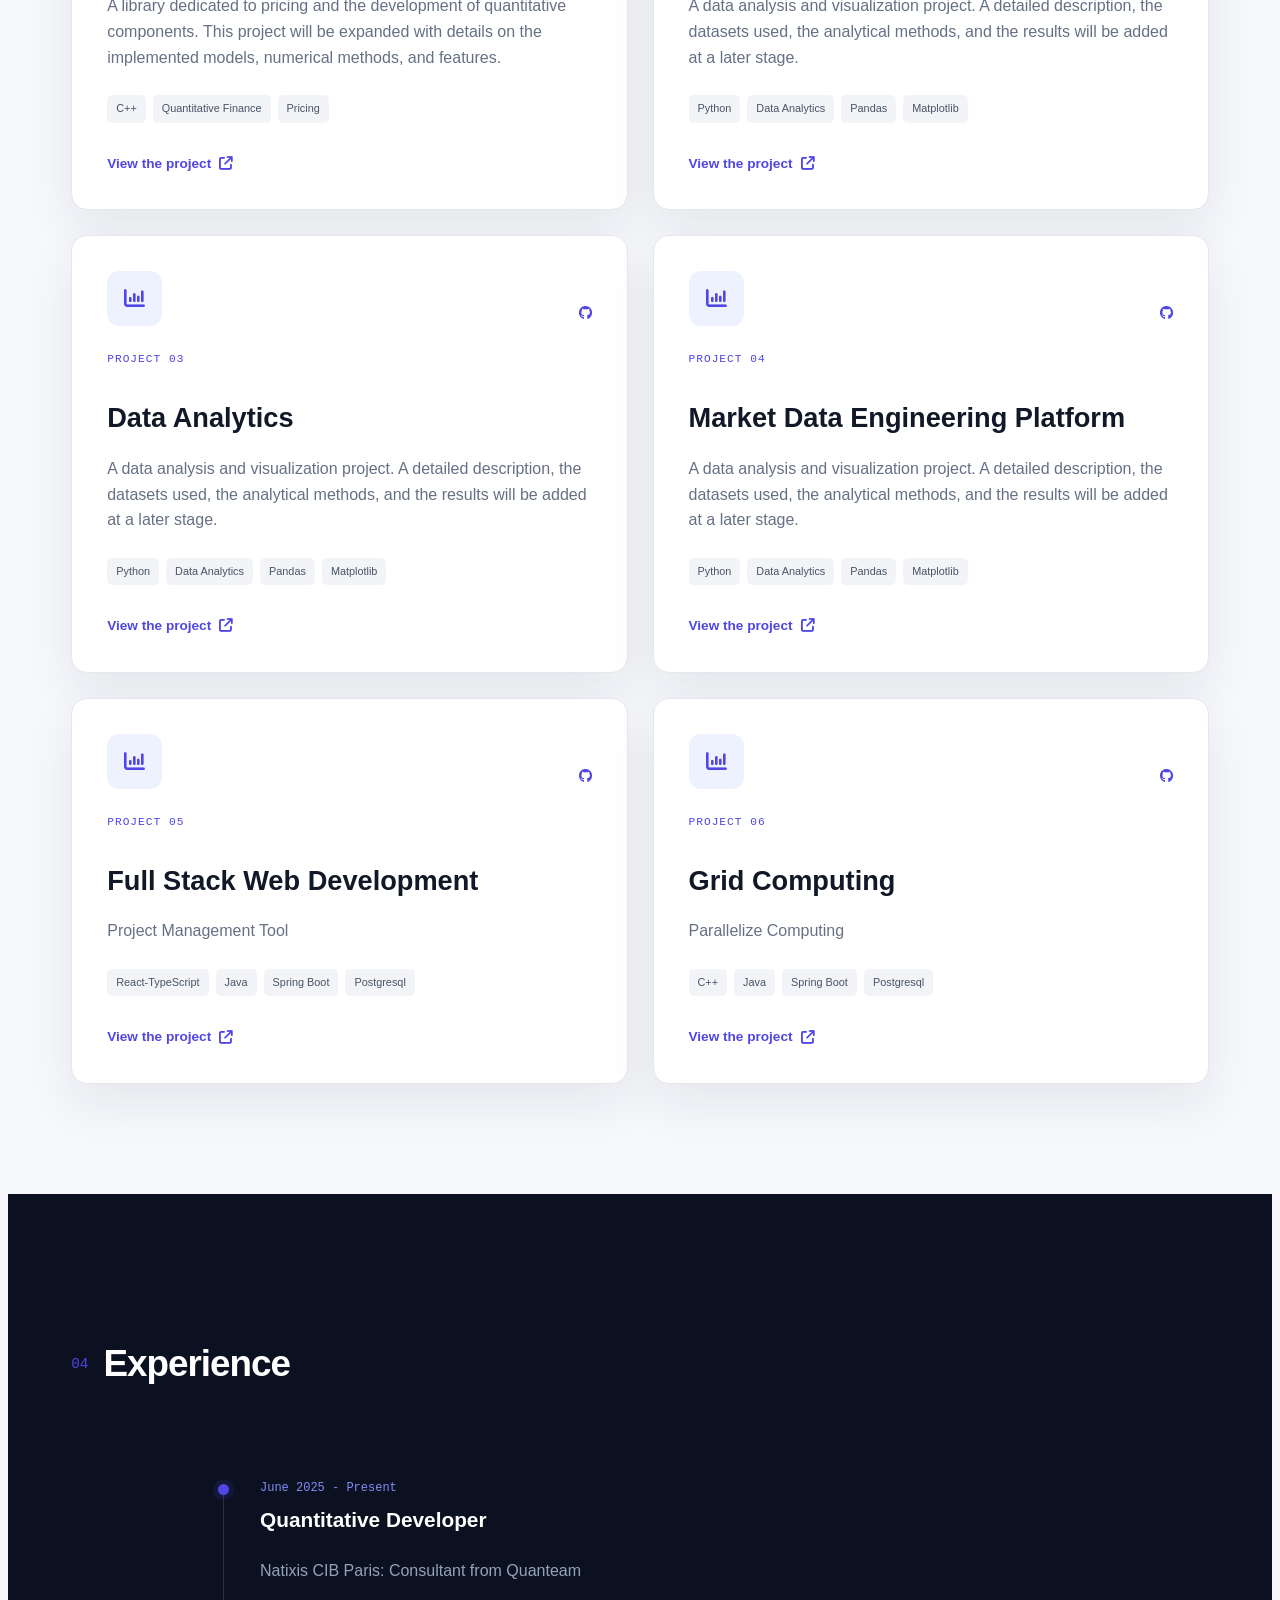
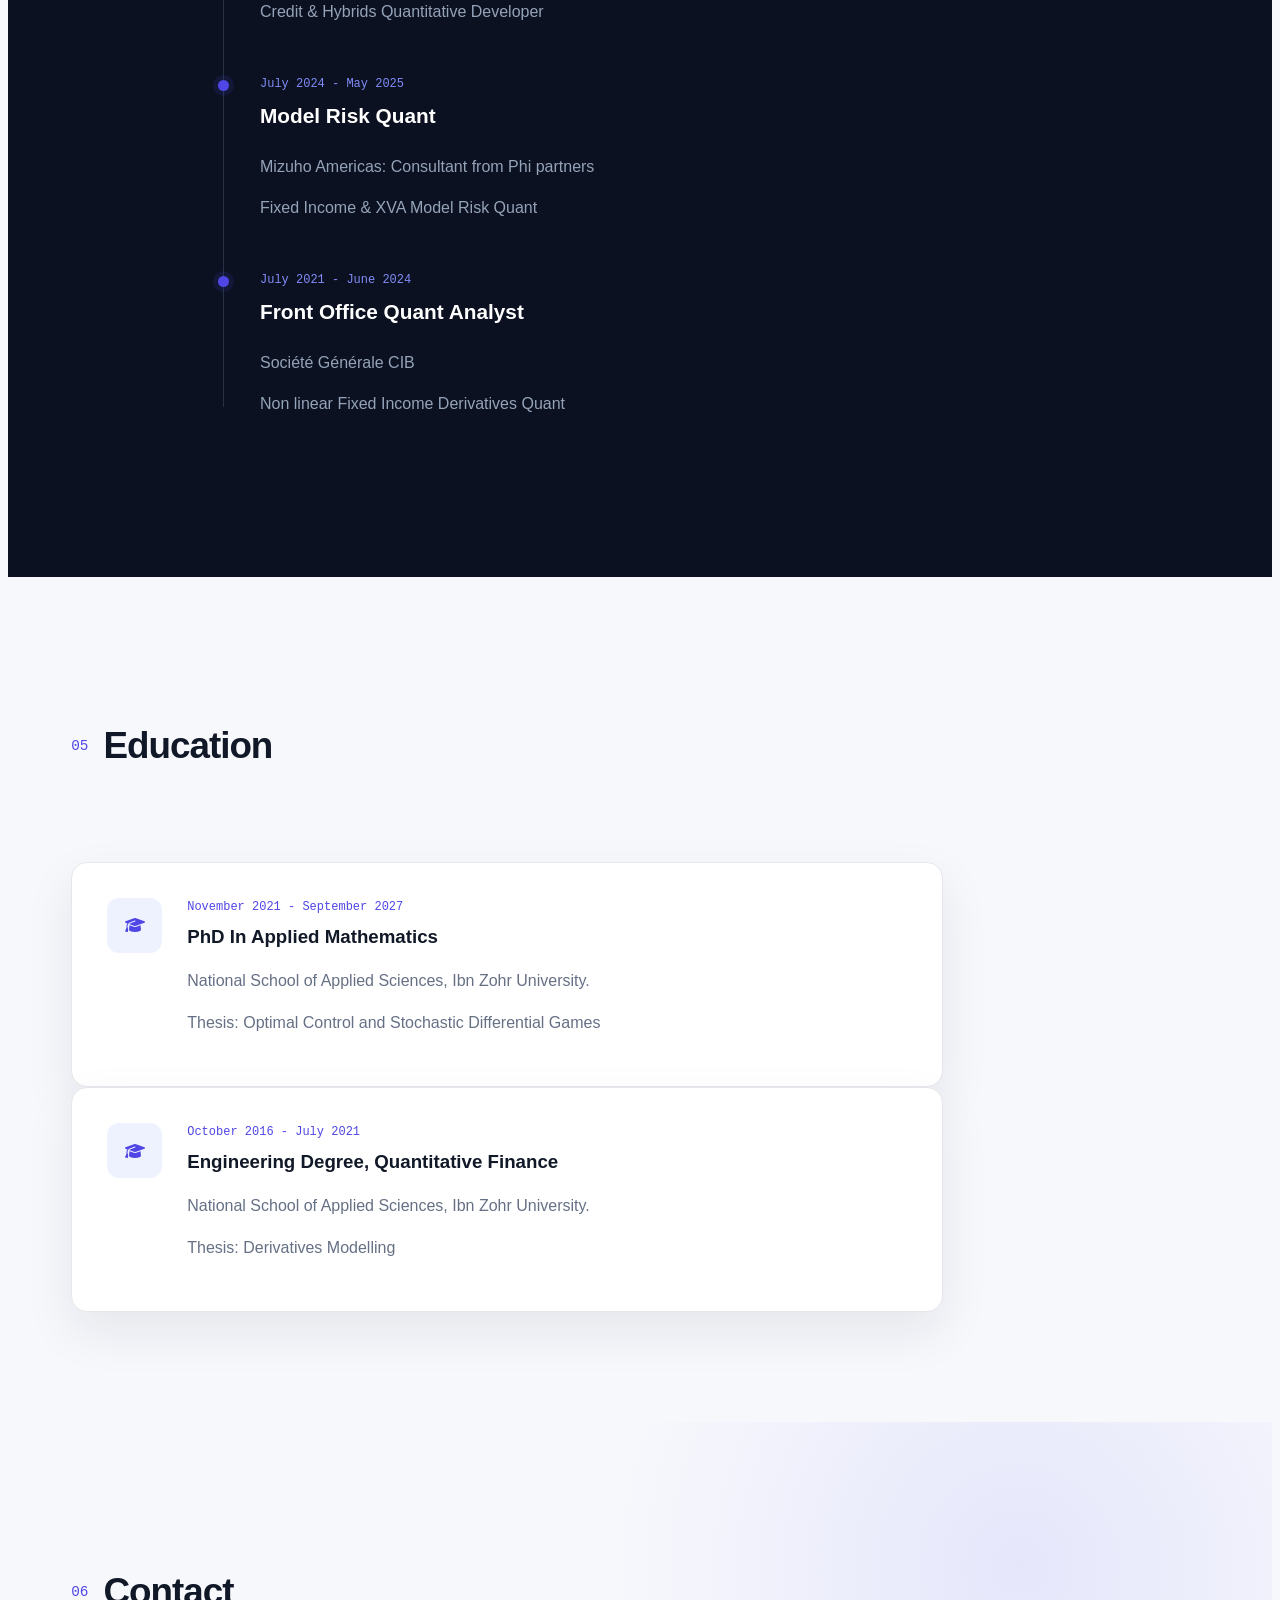
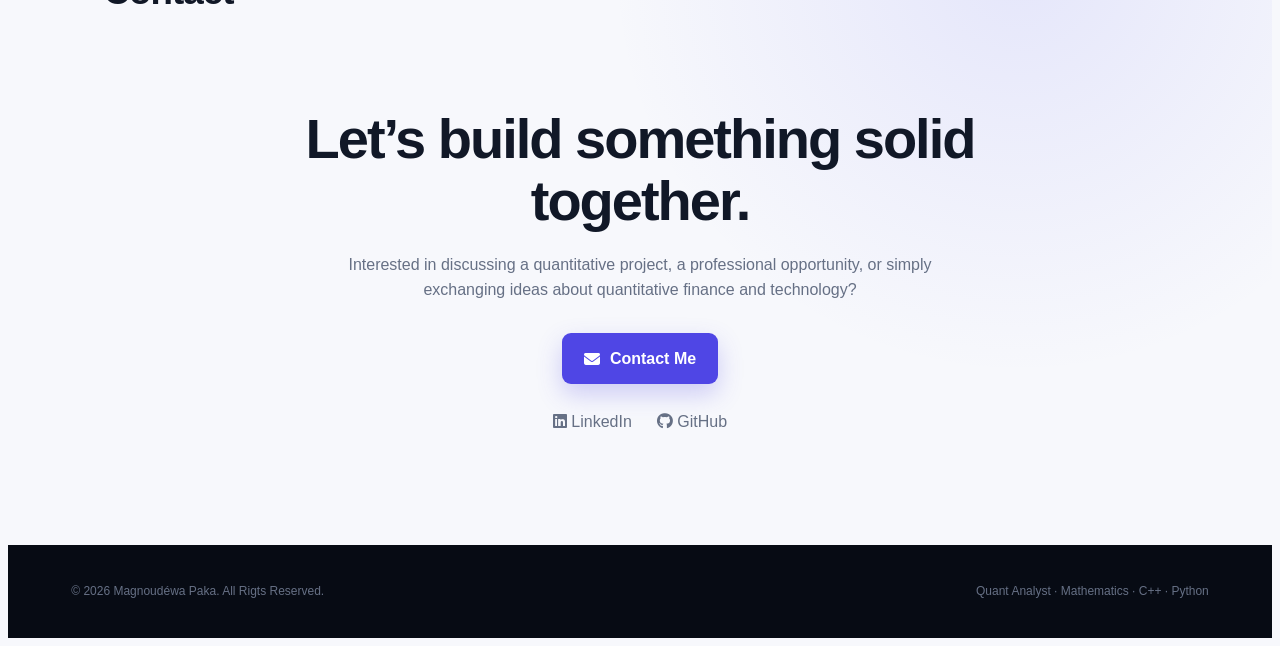
==== commit e4f38837: "Add files via upload" ====
--- a/index.html
+++ b/index.html
@@ -518,10 +518,10 @@
                         PROJECT 05
                     </div>
 
-                    <h3>Full Stack Web development</h3>
-
-                    <p>
-                        Project Management Toll
+                    <h3>Full Stack Web Development</h3>
+
+                    <p>
+                        Project Management Tool
                     </p>
 
                     <div class="project-tags">
@@ -537,6 +537,43 @@
                     </a>
 
                 </article>
+				
+				<article class="project-card">
+
+                    <div class="project-top">
+                        <div class="project-icon">
+                            <i class="fas fa-chart-column"></i>
+                        </div>
+
+                        <a href="https://github.com/MagPAKA/Pricing-System-Documentation/" class="project-button"
+                           aria-label="Voir Data Analytics sur GitHub">
+                            <i class="fab fa-github"></i>
+                        </a>
+                    </div>
+
+                    <div class="project-number">
+                        PROJECT 06
+                    </div>
+
+                    <h3>Grid Computing</h3>
+
+                    <p>
+                        Parallelize Computing
+                    </p>
+
+                    <div class="project-tags">
+                        <span>C++</span>
+                        <span>Java</span>
+                        <span>Spring Boot</span>
+						<span>Postgresql</span>
+                    </div>
+
+                    <a href="https://github.com/MagPAKA/Pricing-System-Documentation/" class="project-button">
+                        View the project
+                        <i class="fas fa-arrow-up-right-from-square"></i>
+                    </a>
+
+                </article>
 
             </div>
 
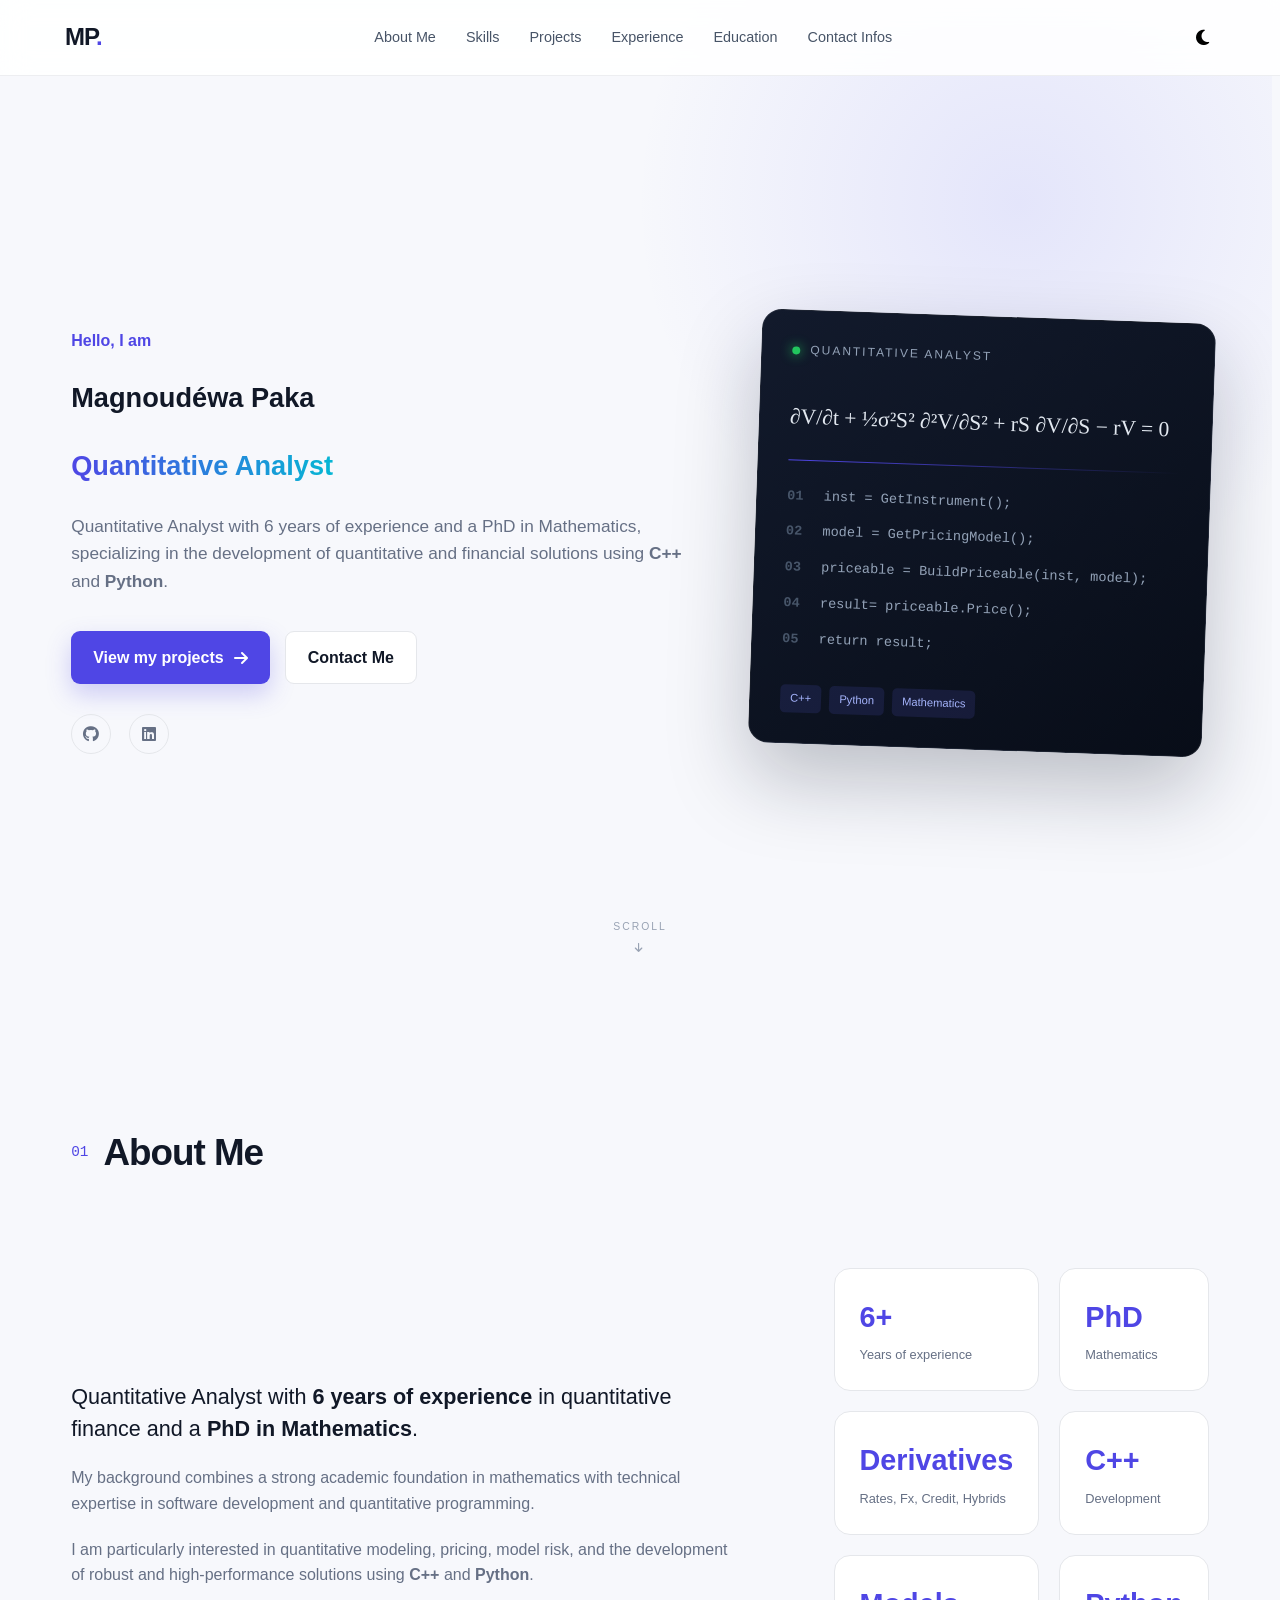
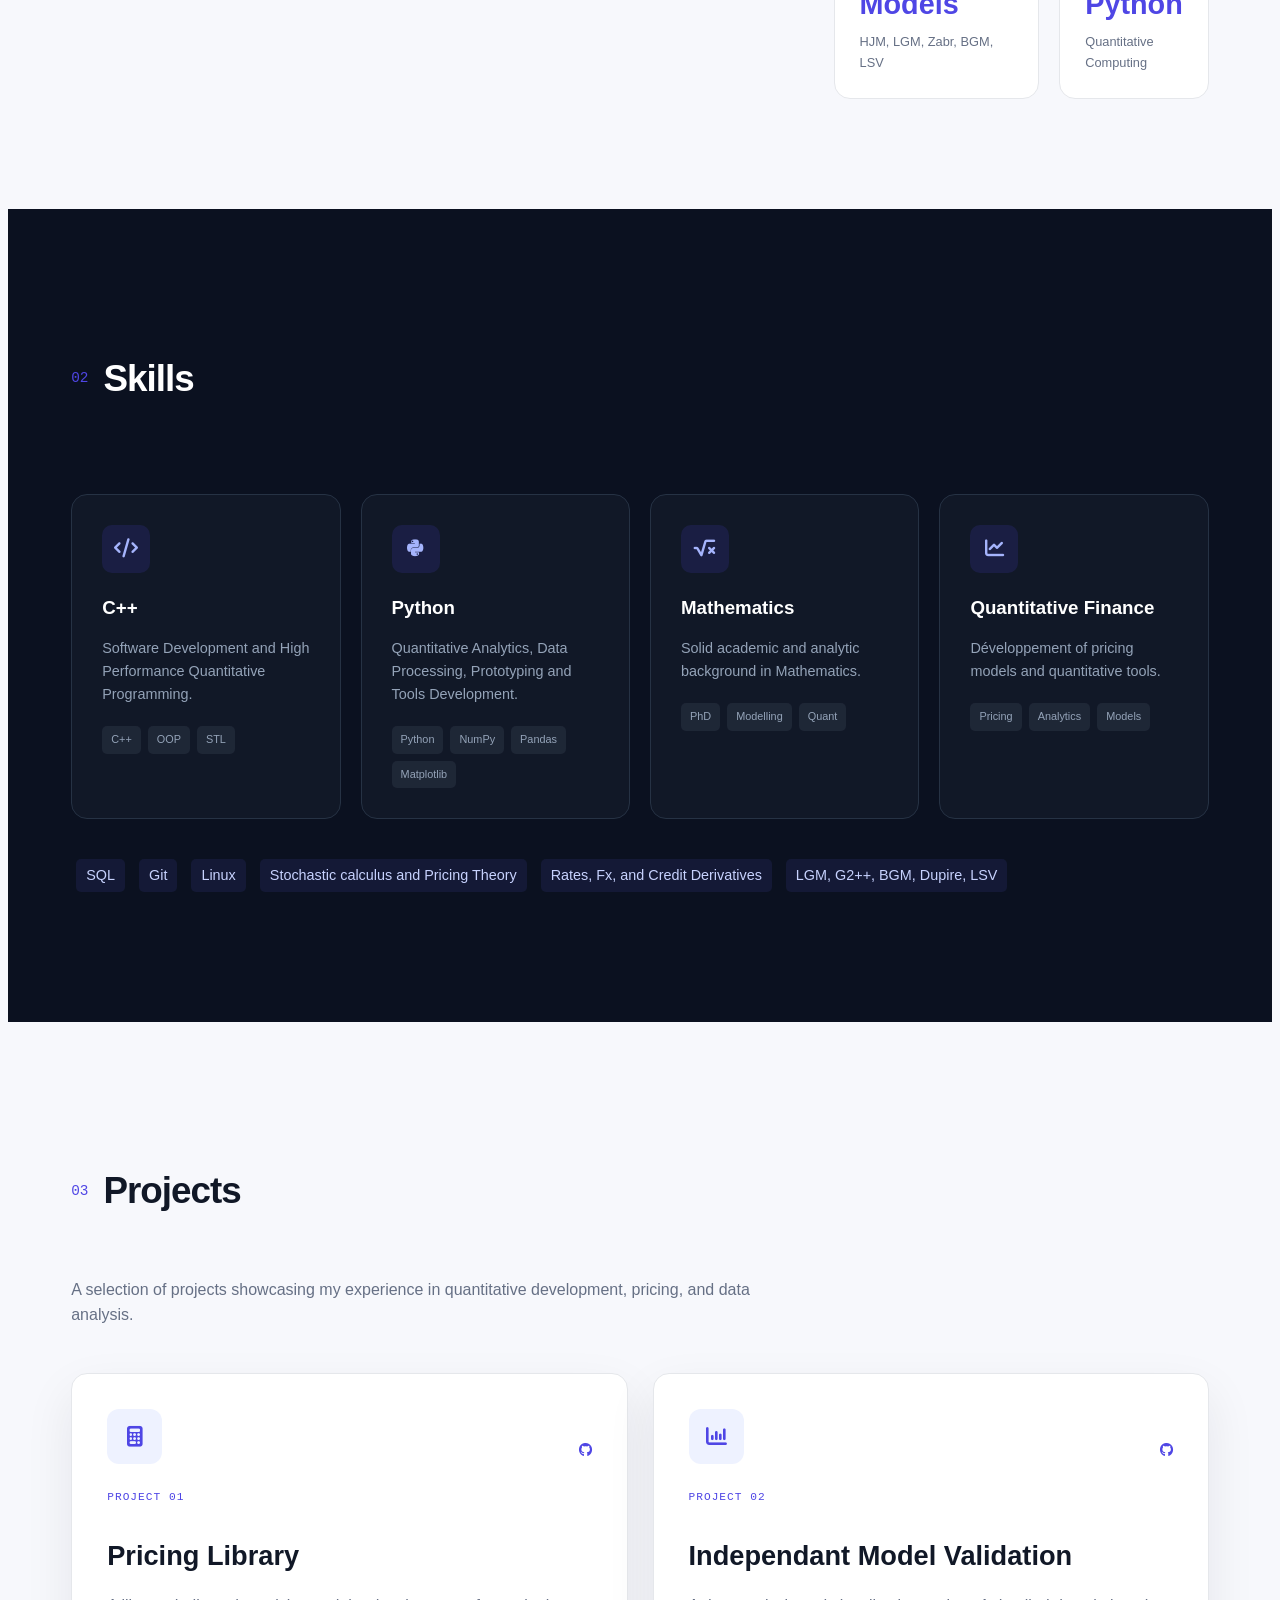
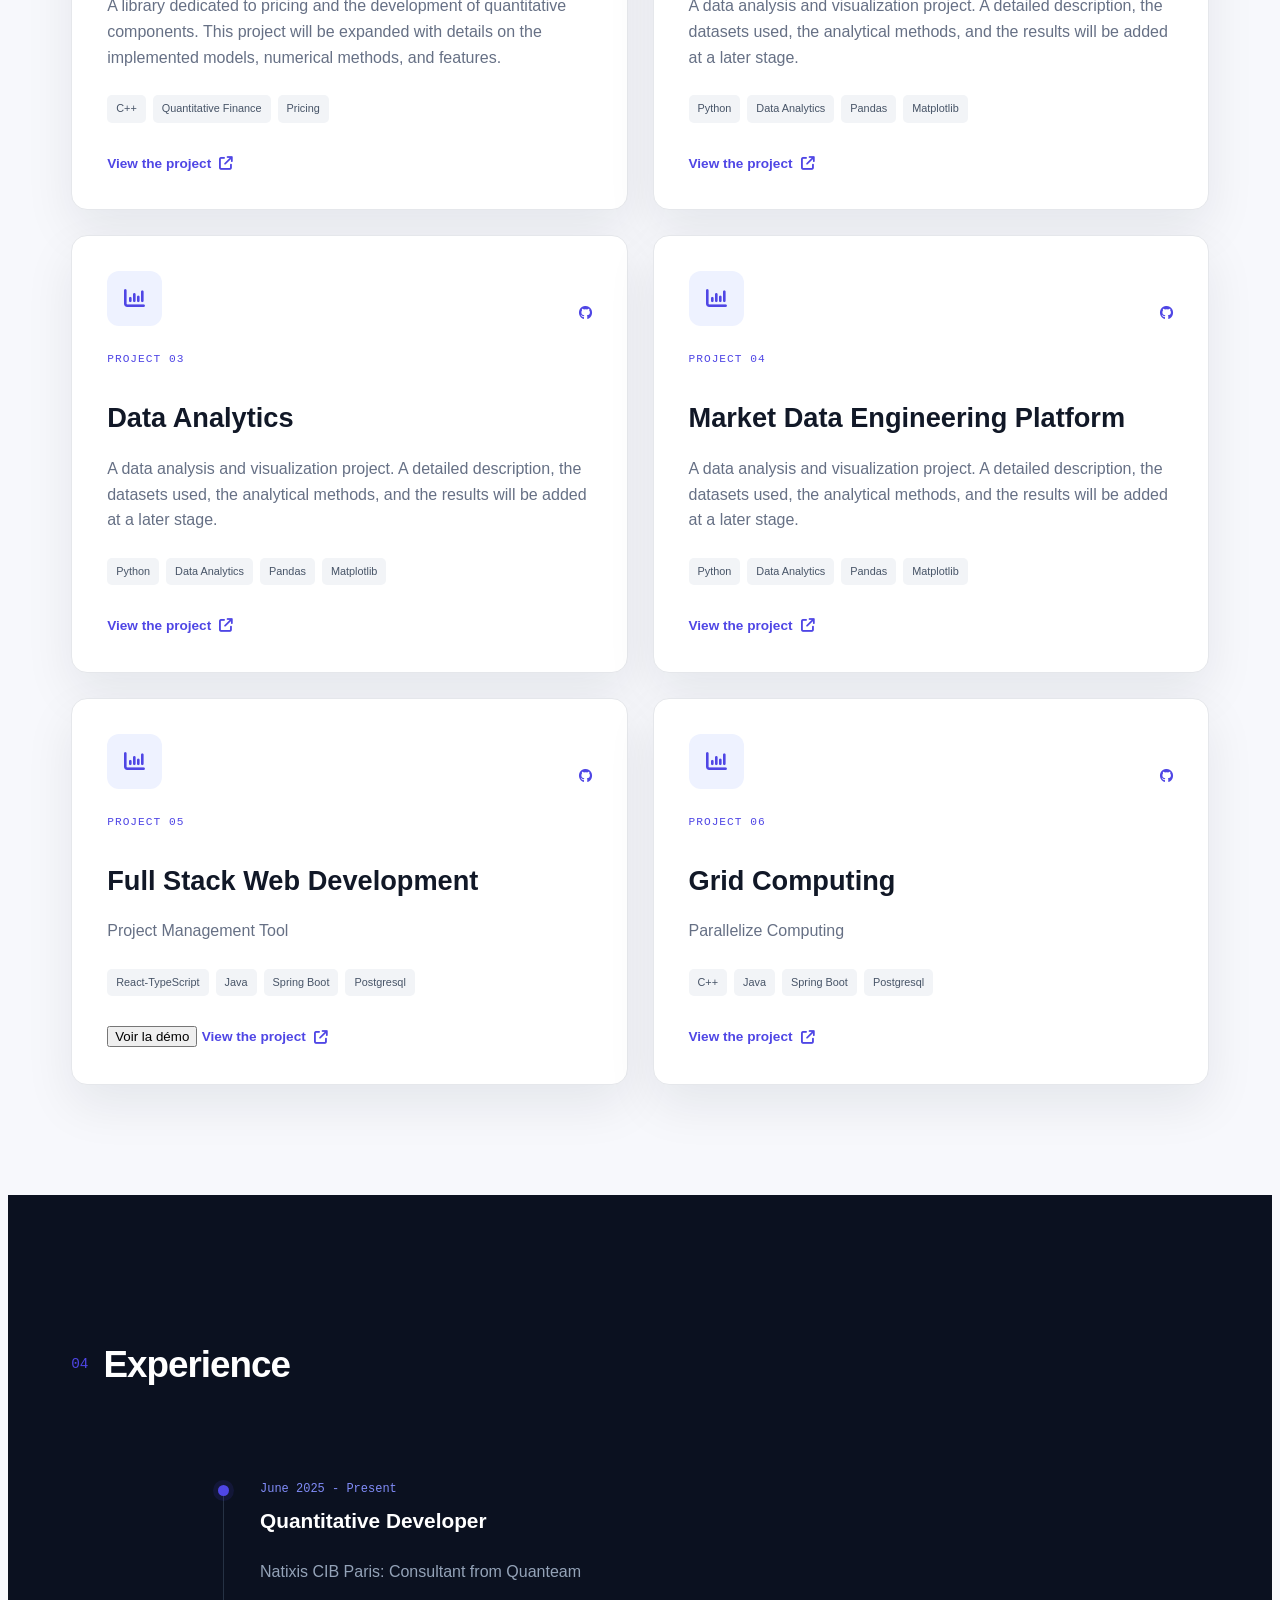
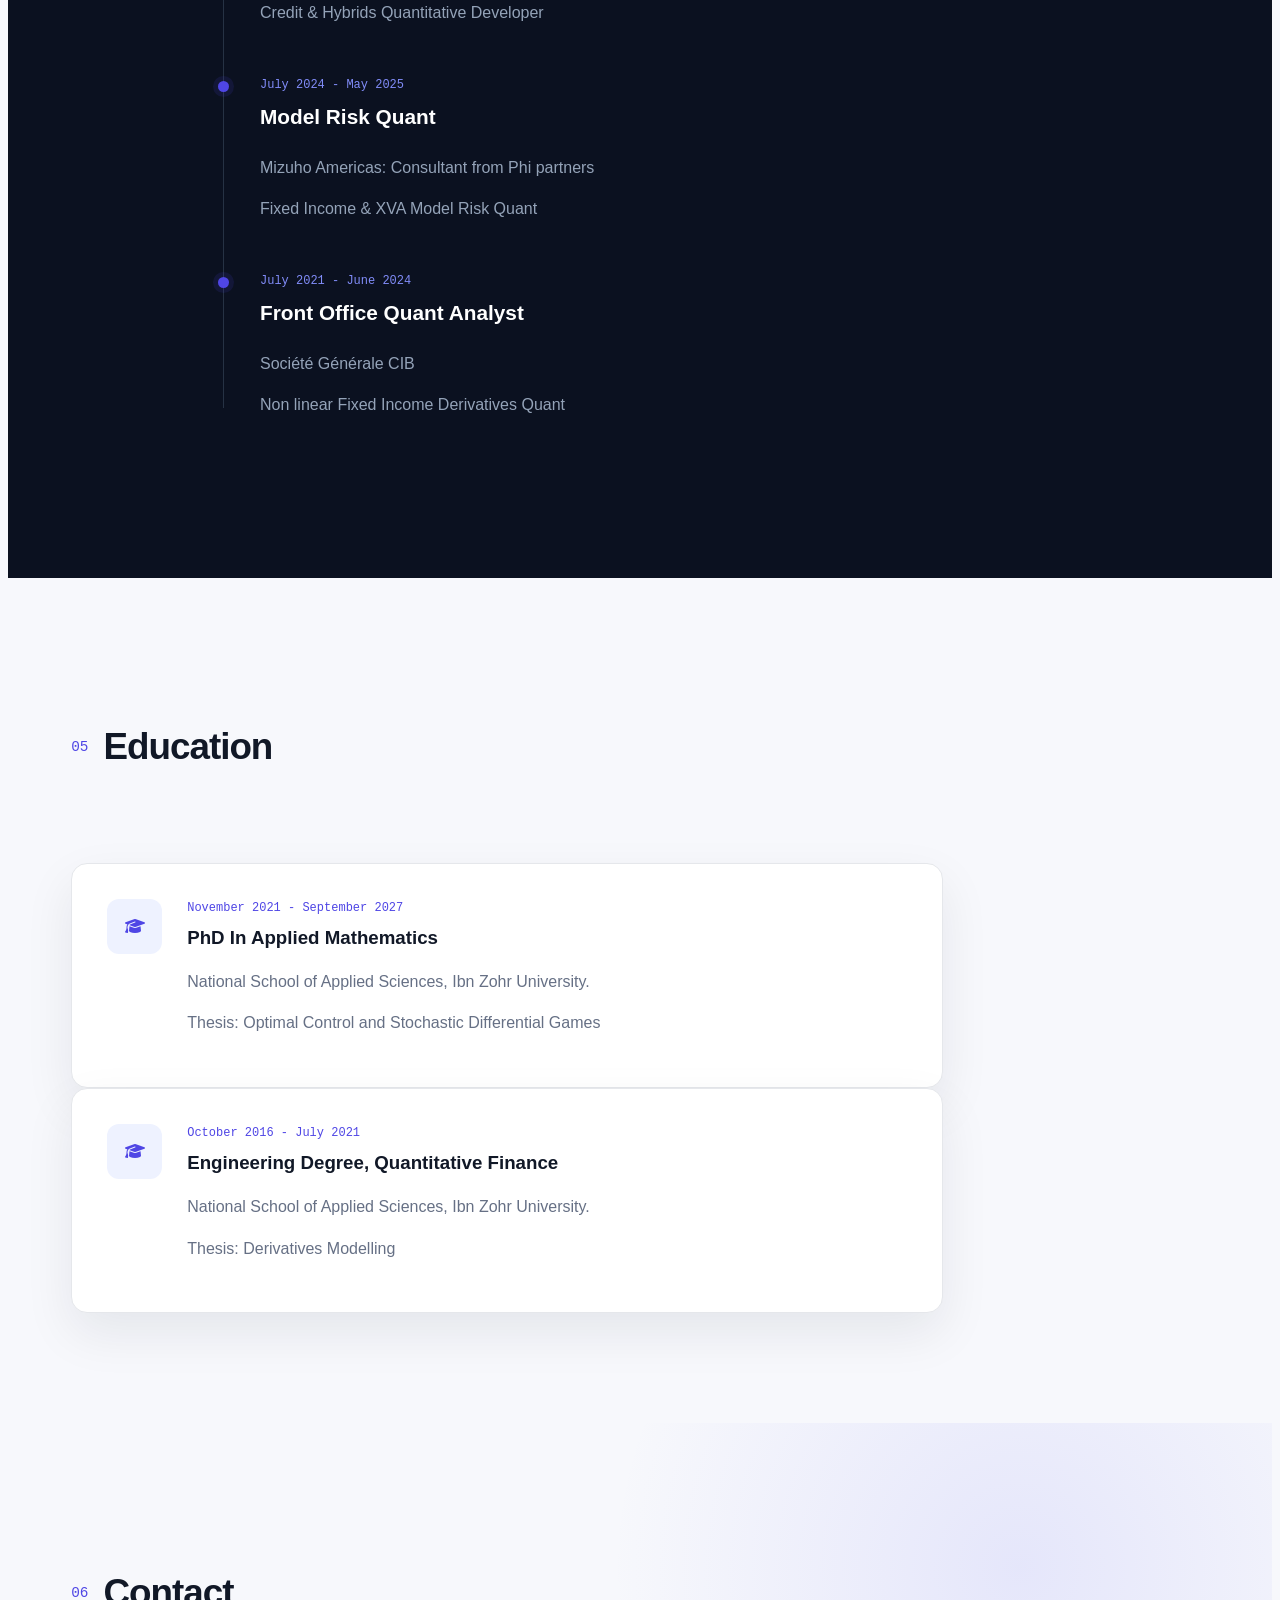
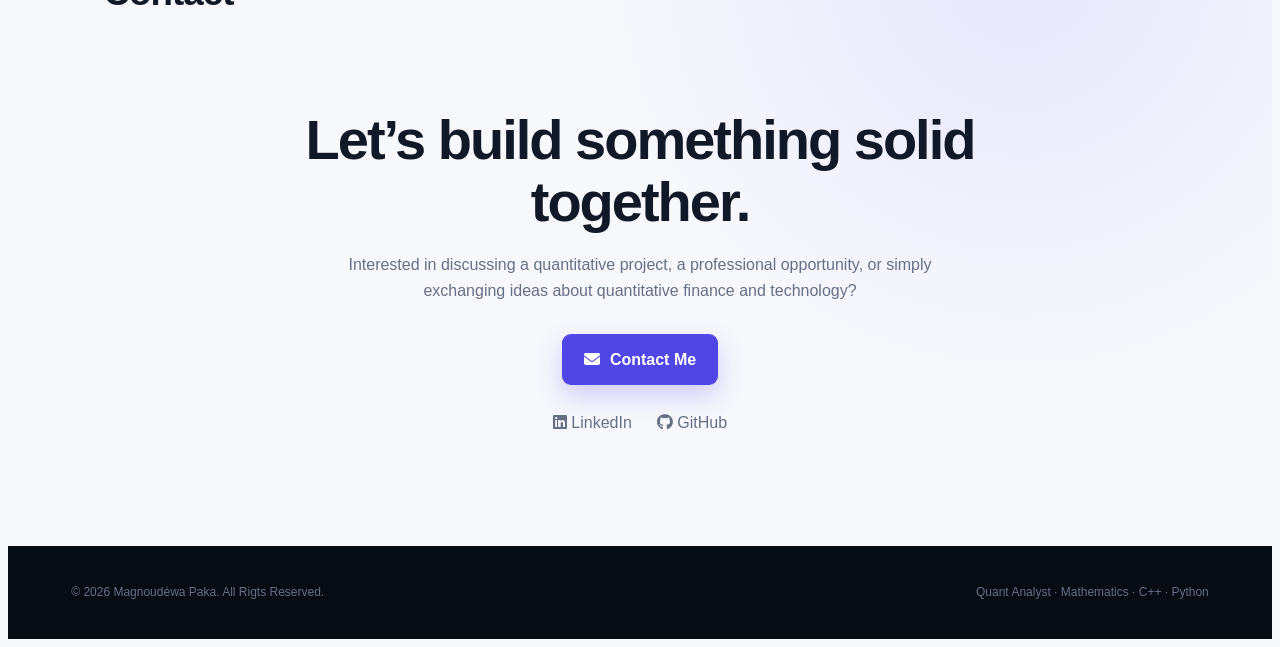
==== commit f128291c: "Add files via upload" ====
--- a/index.html
+++ b/index.html
@@ -531,6 +531,10 @@
 						<span>Postgresql</span>
                     </div>
 
+						<button onclick="window.location.href='demo.html'">
+							Voir la démo
+						</button>
+
                     <a href="https://github.com/MagPAKA/Pricing-System-Documentation/" class="project-button">
                         View the project
                         <i class="fas fa-arrow-up-right-from-square"></i>
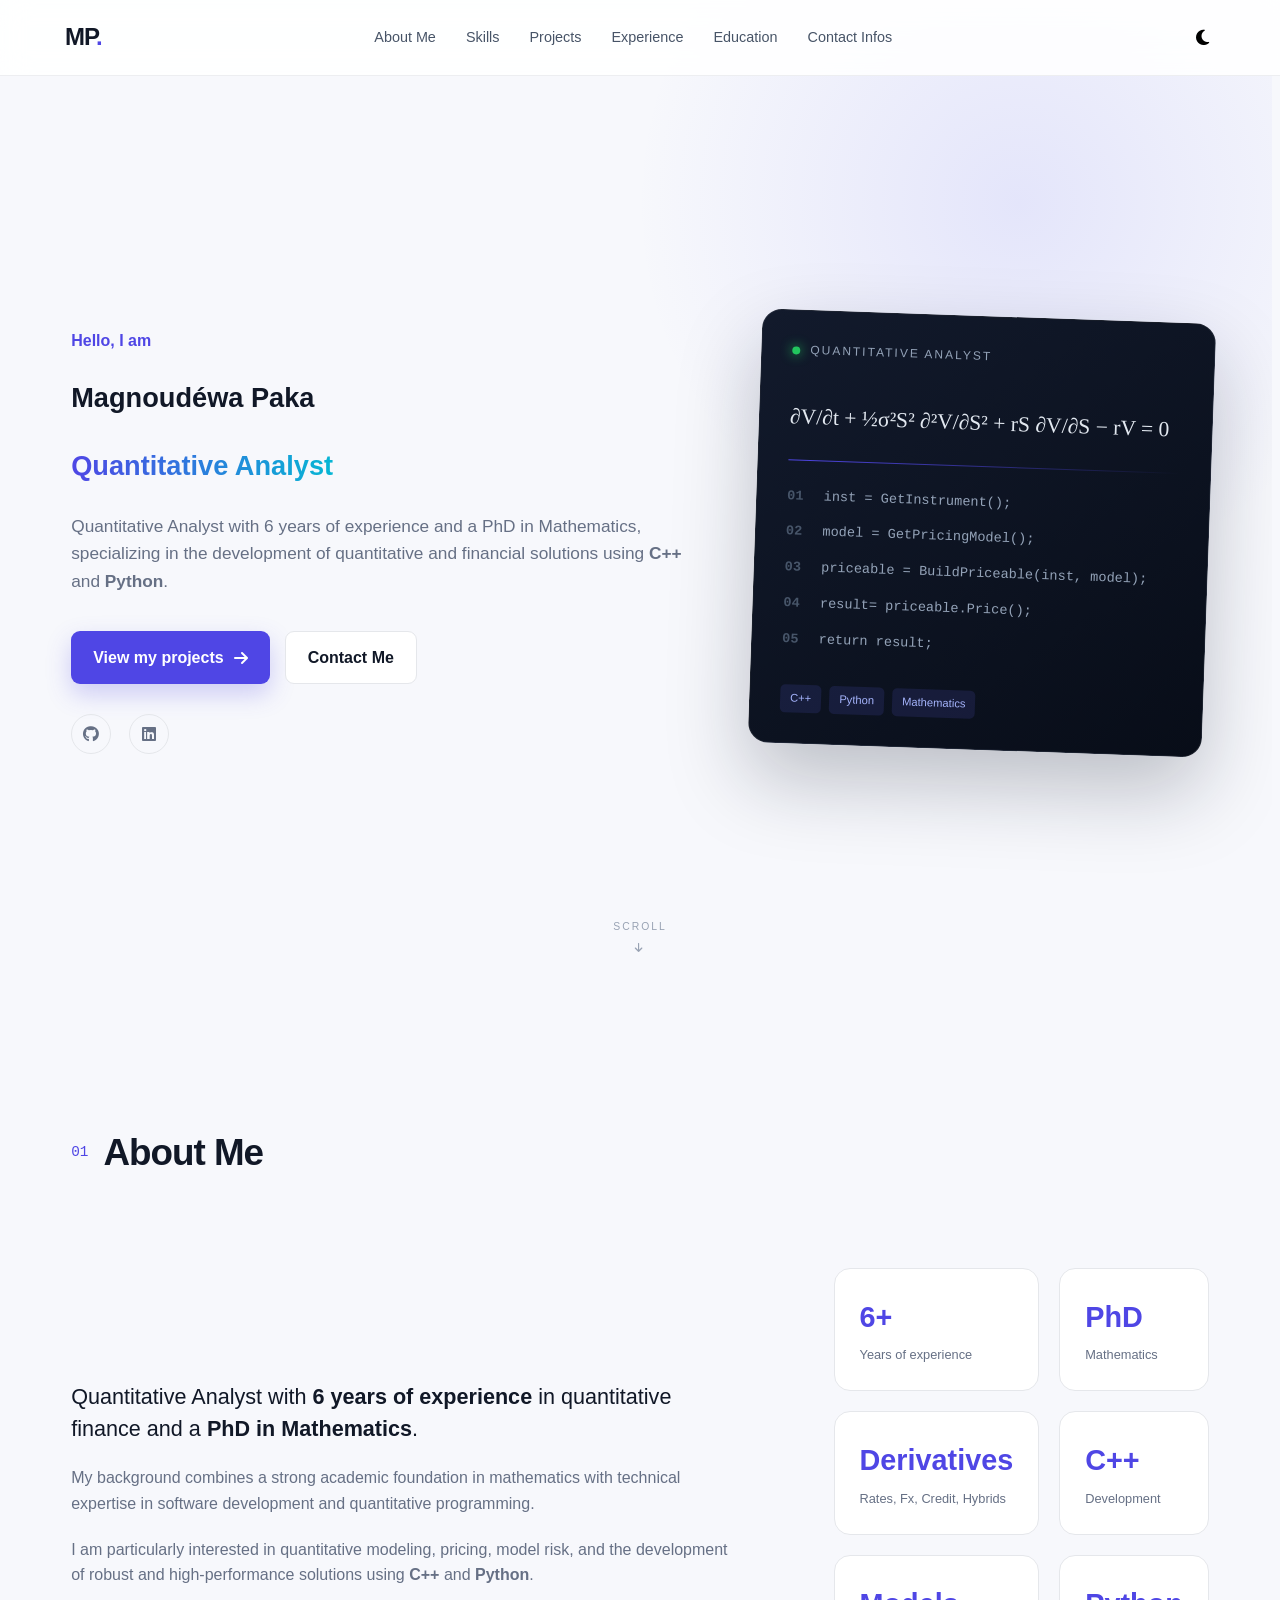
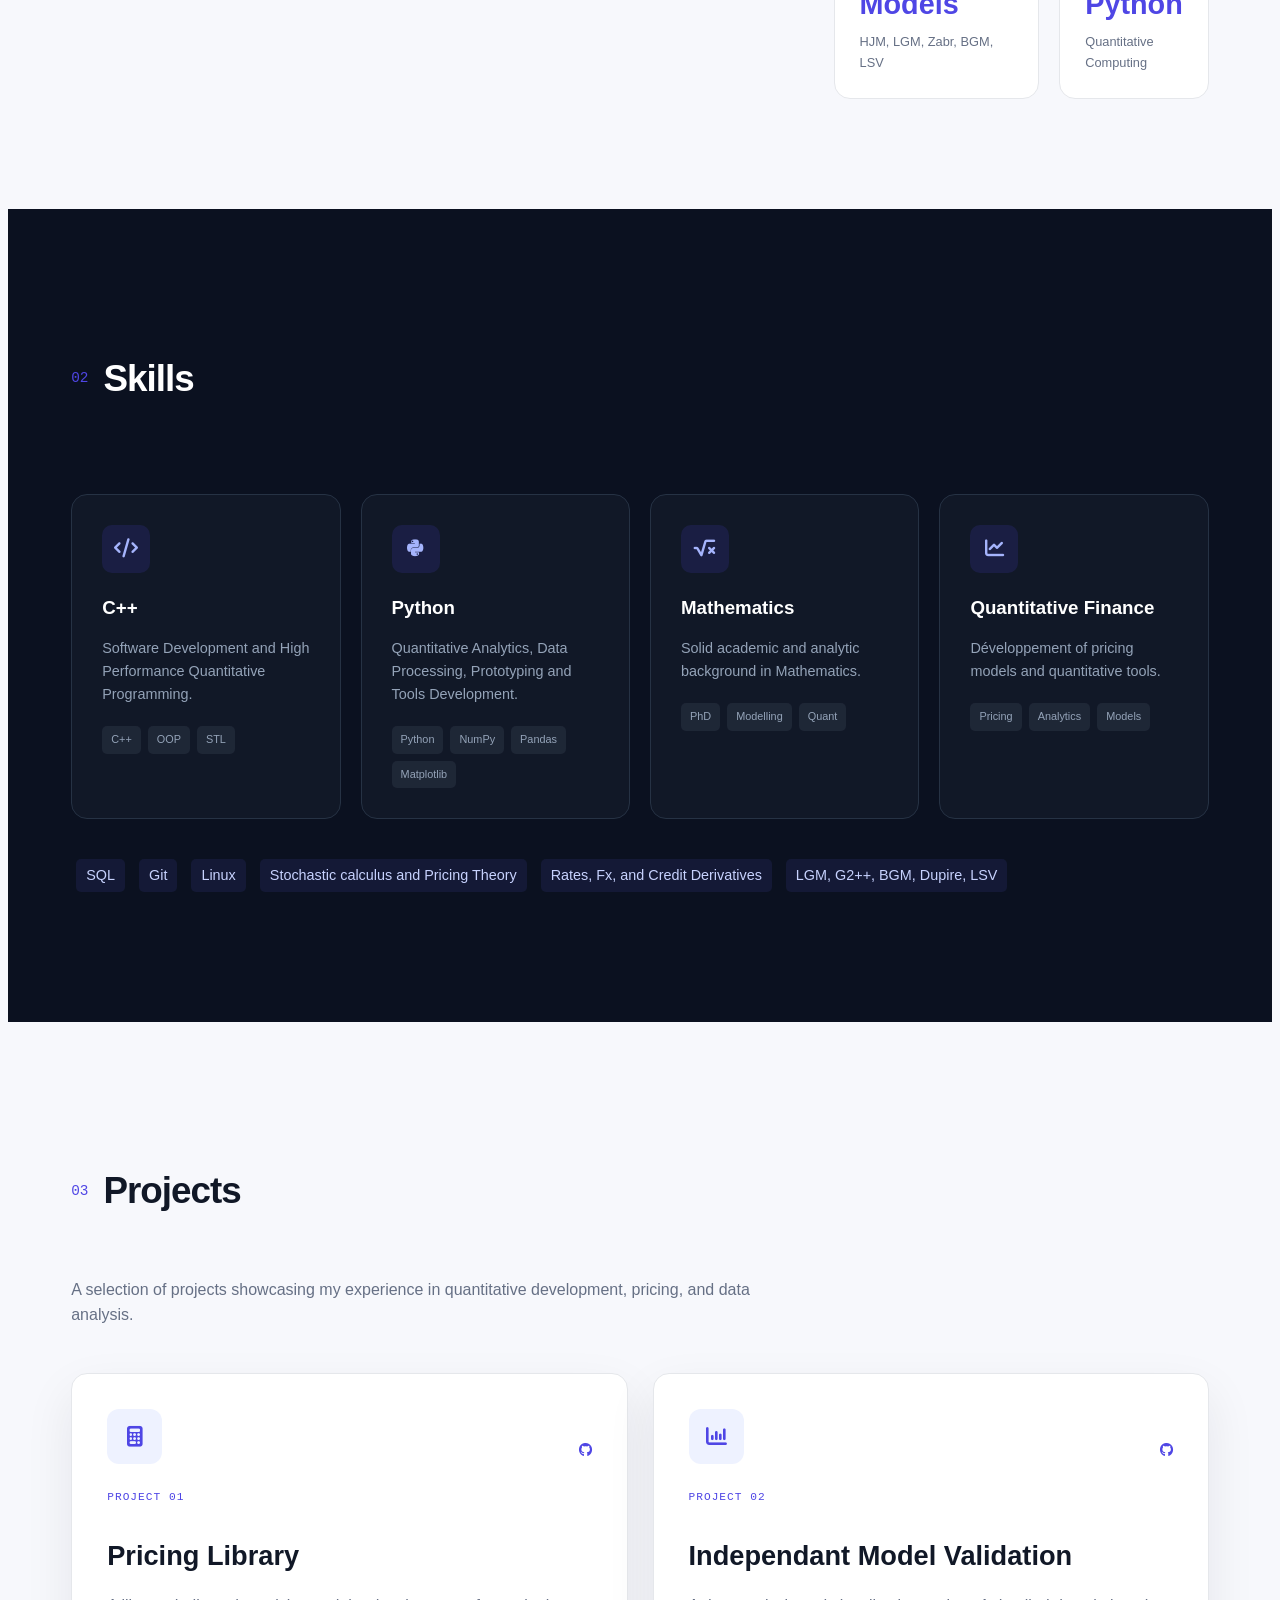
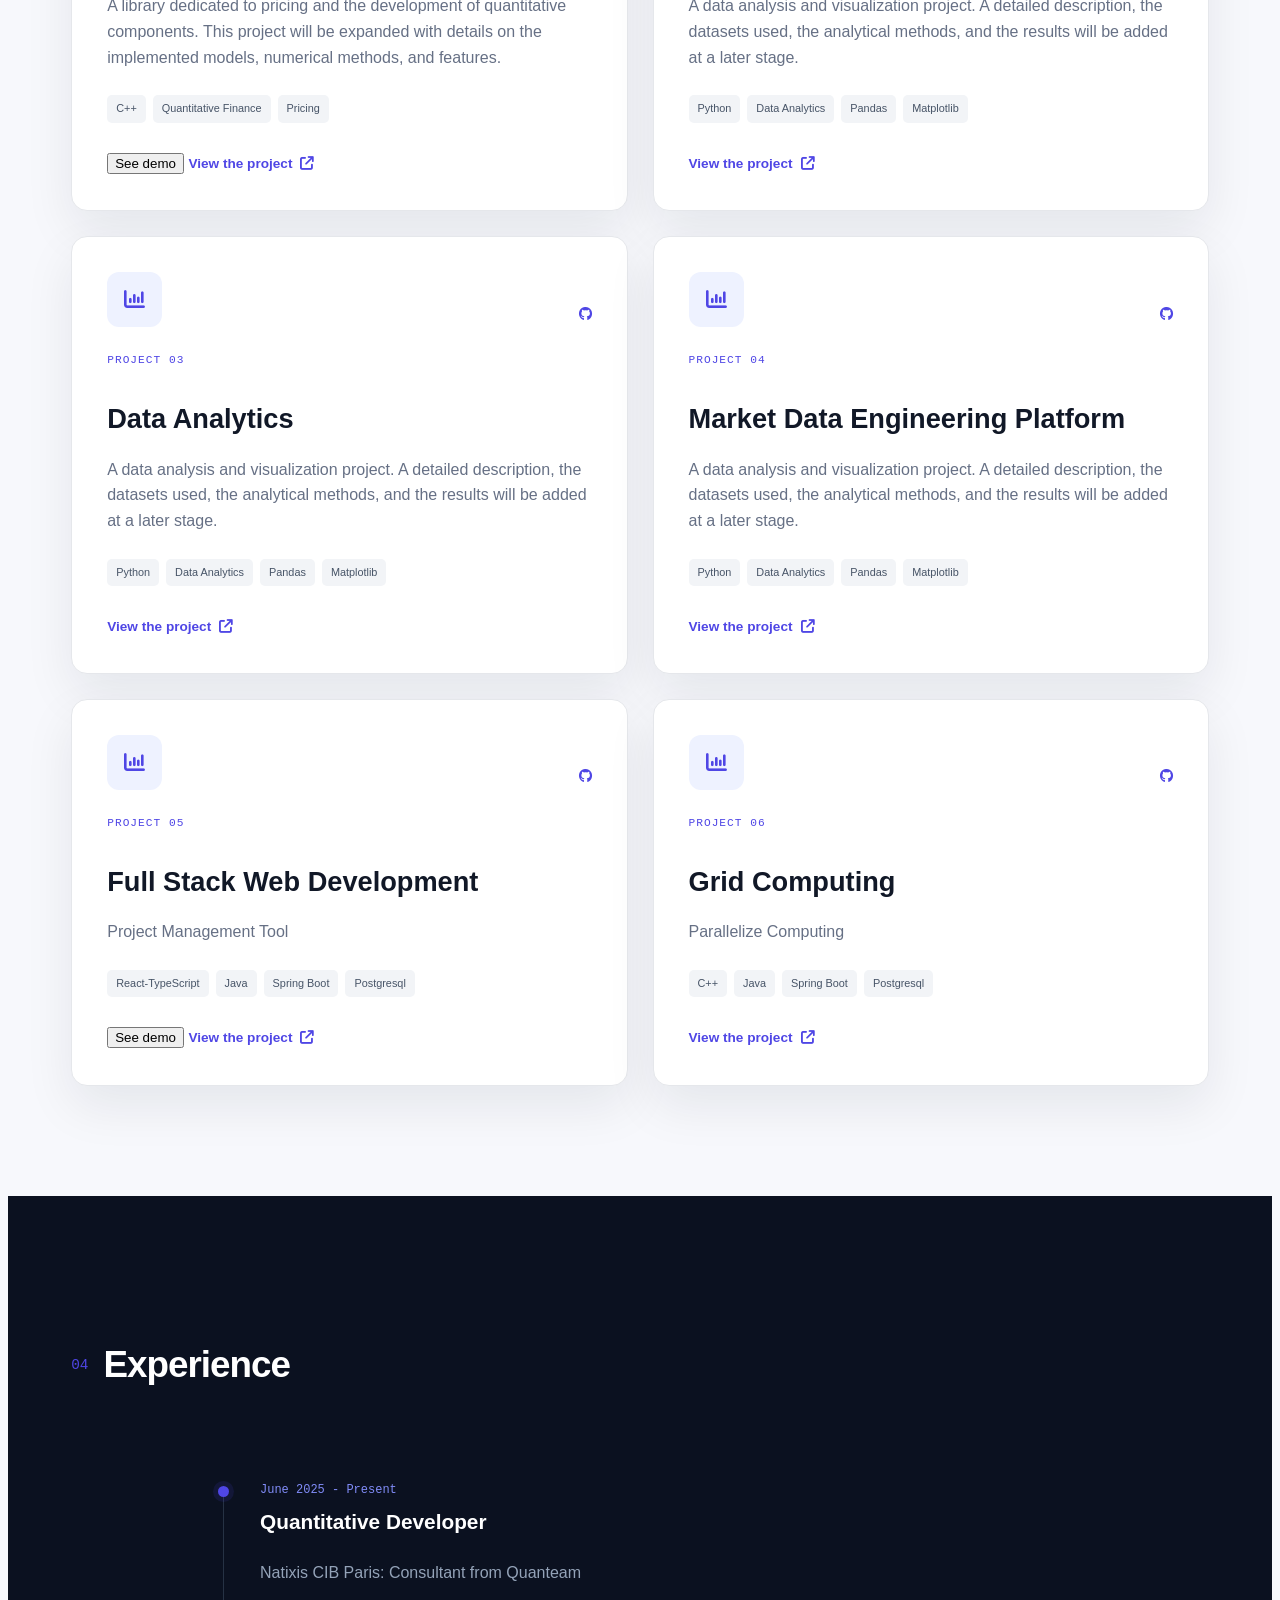
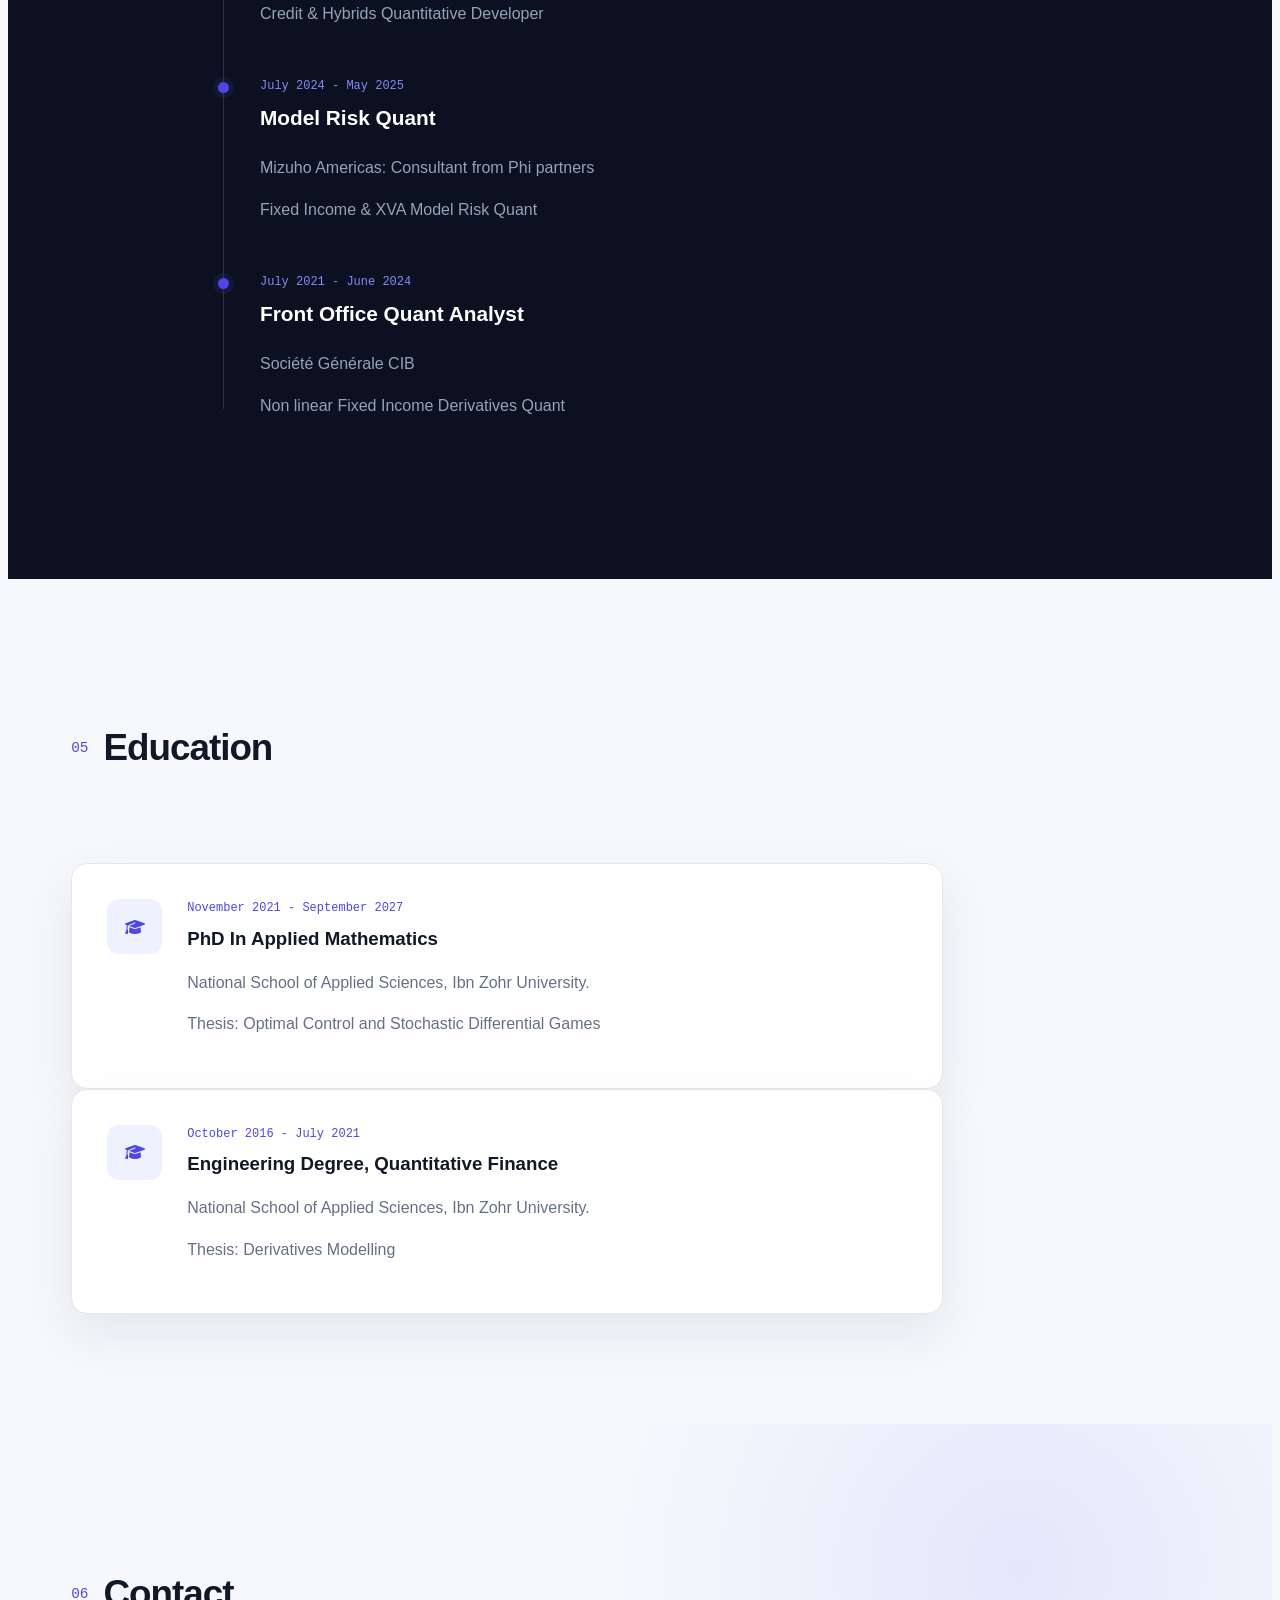
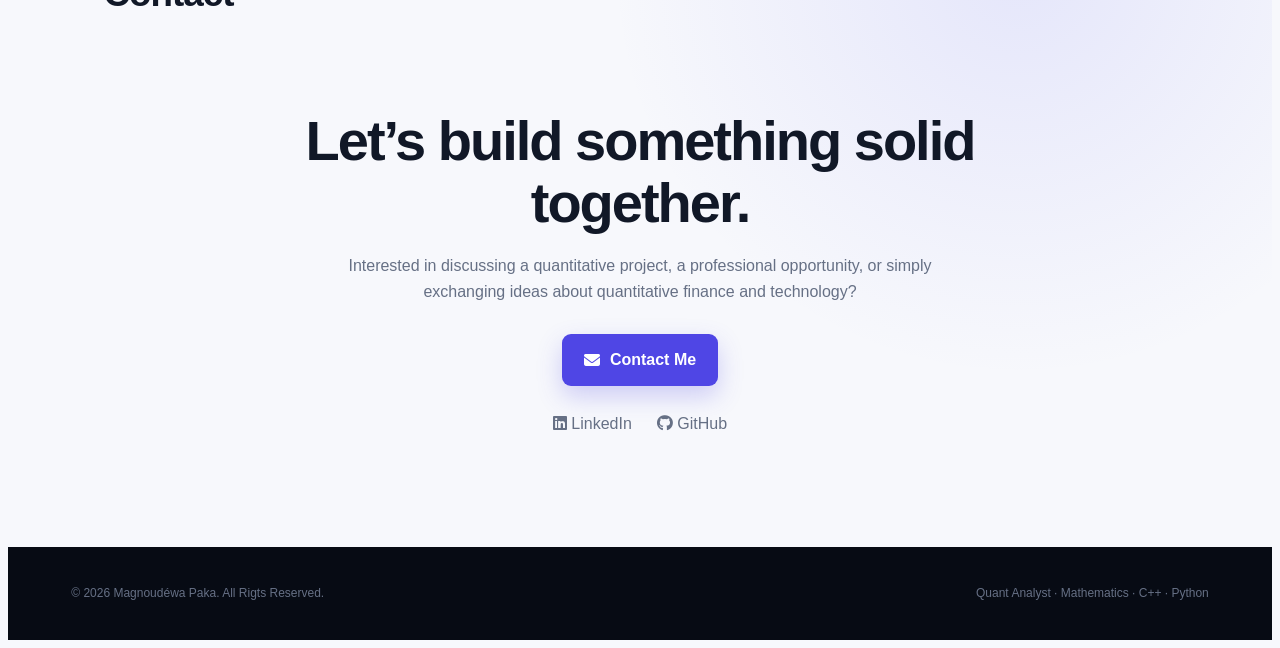
==== commit c245470f: "Add files via upload" ====
--- a/index.html
+++ b/index.html
@@ -372,7 +372,9 @@
                         <span>Quantitative Finance</span>
                         <span>Pricing</span>
                     </div>
-
+					<button onclick="window.location.href='demo_pricing.html'">
+							See demo
+					</button>
                     <a href="https://github.com/MagPAKA/Pricing-System-Documentation/" class="project-button">
                         View the project
                         <i class="fas fa-arrow-up-right-from-square"></i>
@@ -532,7 +534,7 @@
                     </div>
 
 						<button onclick="window.location.href='demo.html'">
-							Voir la démo
+							See demo
 						</button>
 
                     <a href="https://github.com/MagPAKA/Pricing-System-Documentation/" class="project-button">
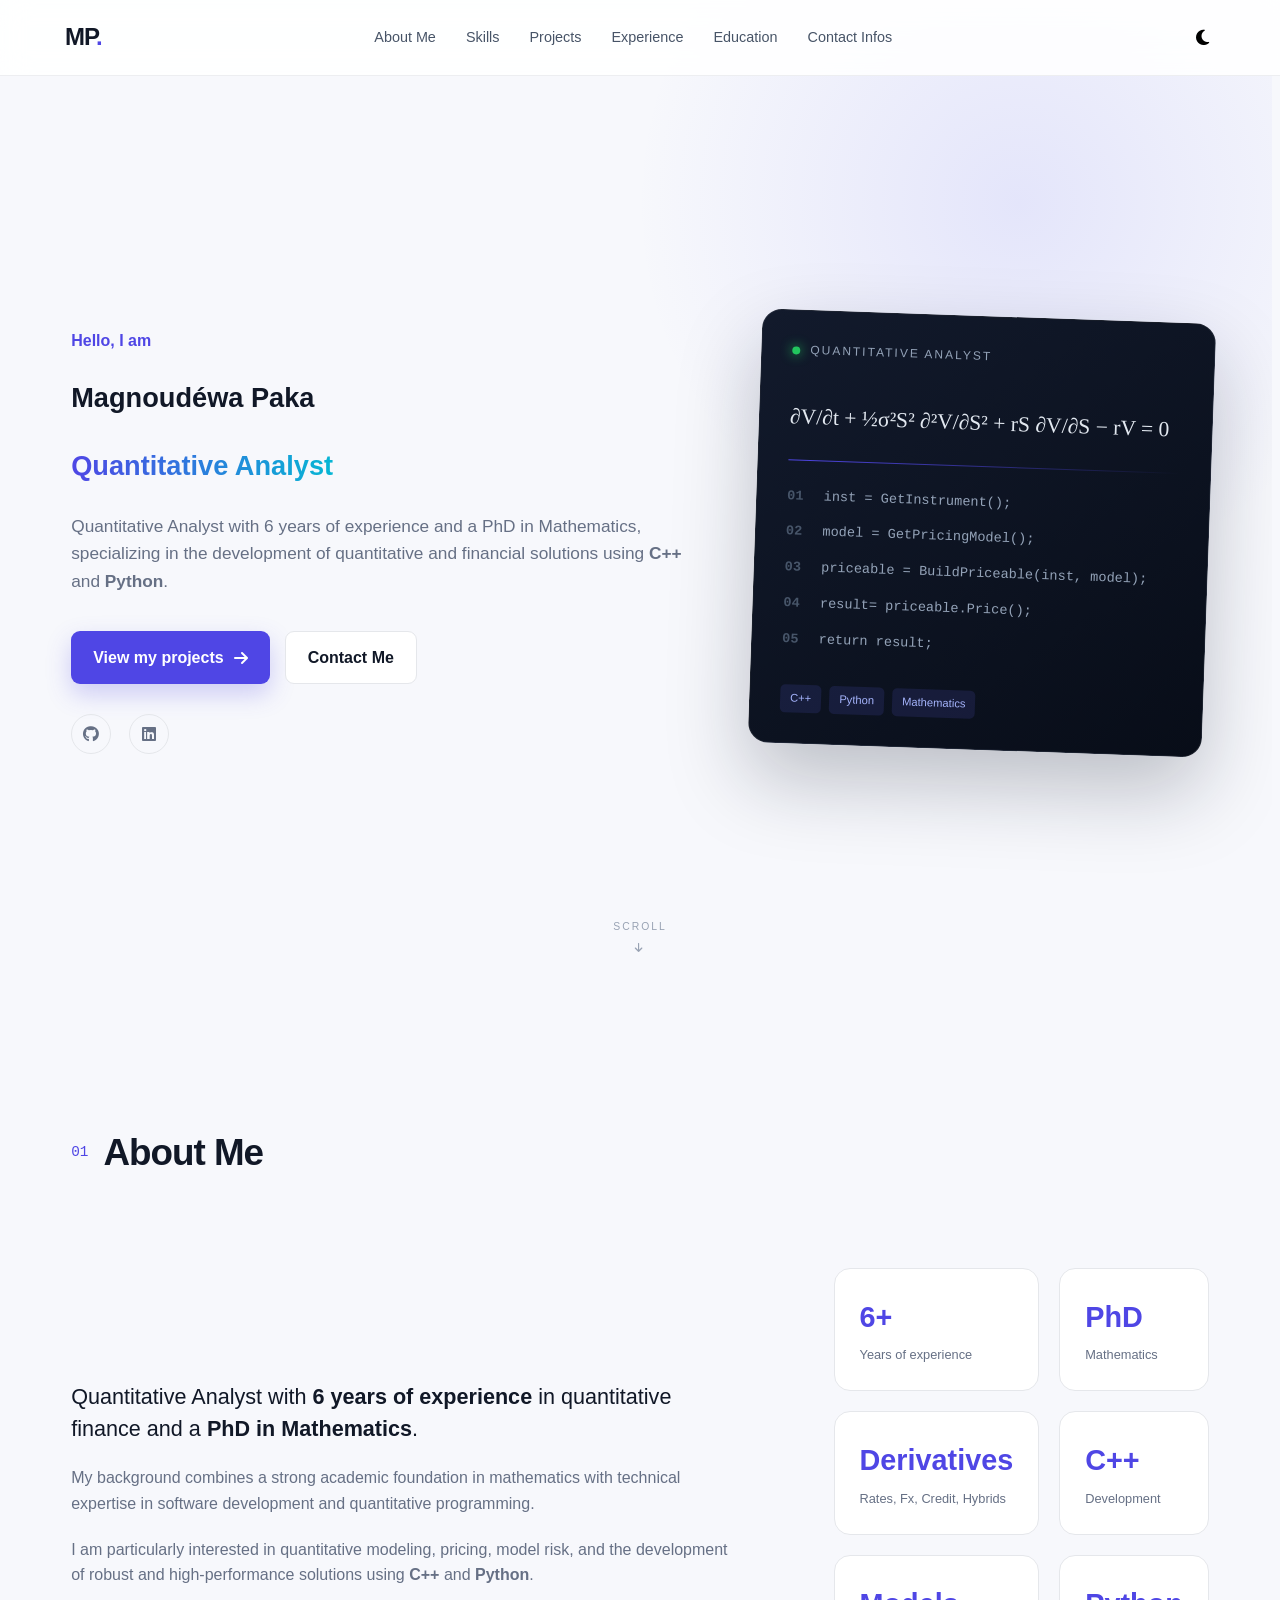
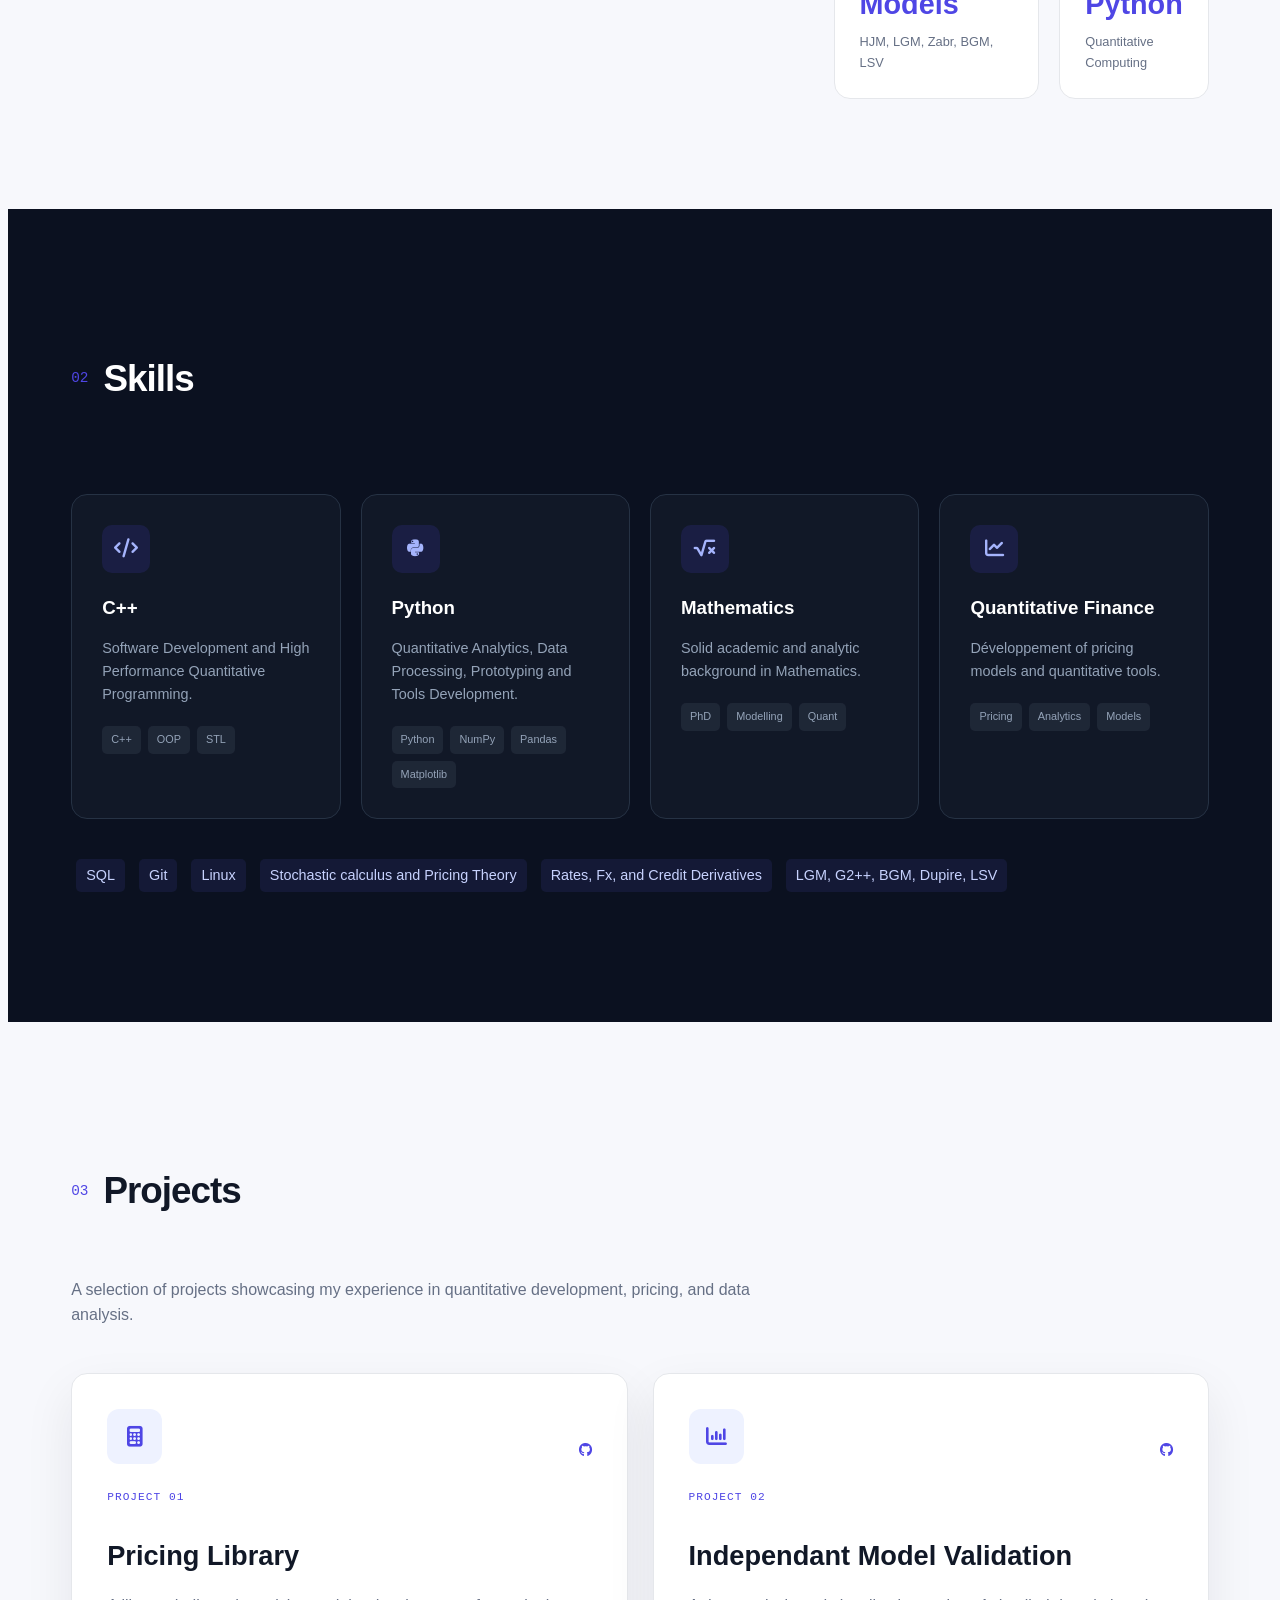
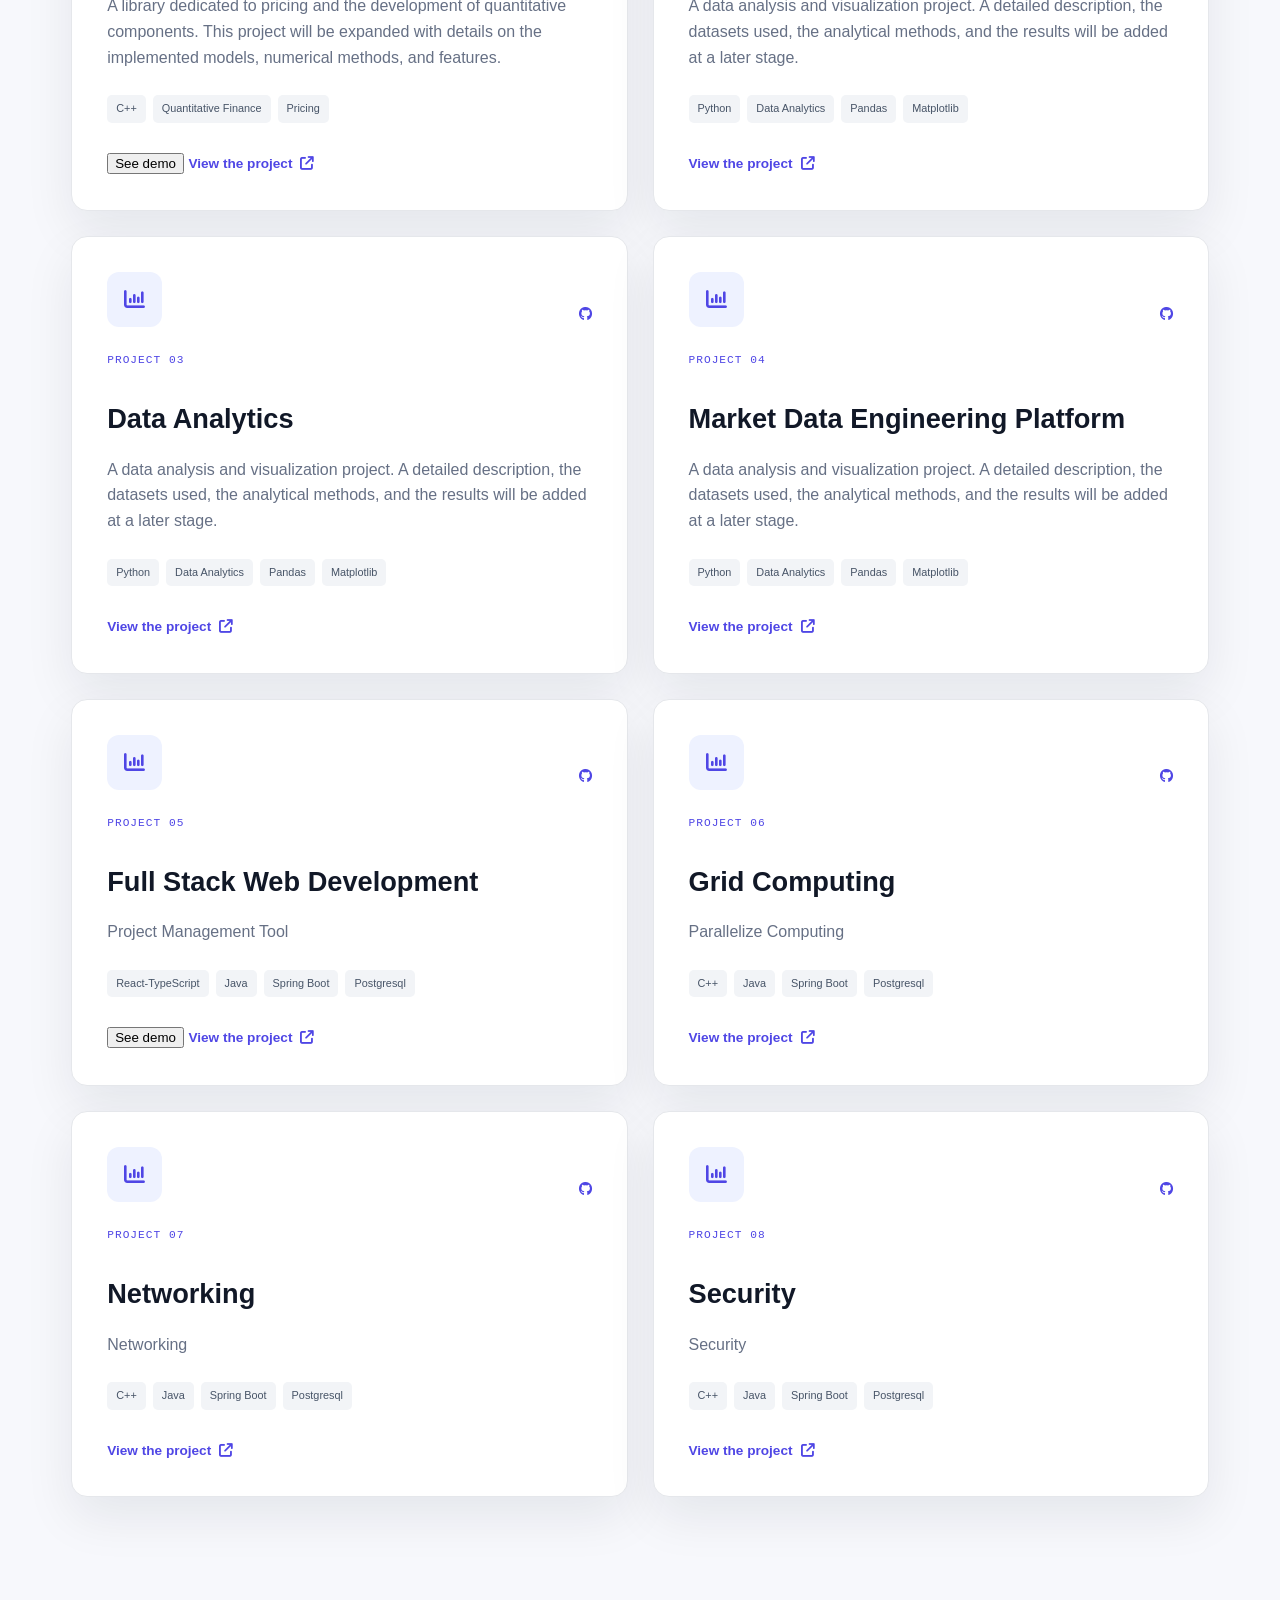
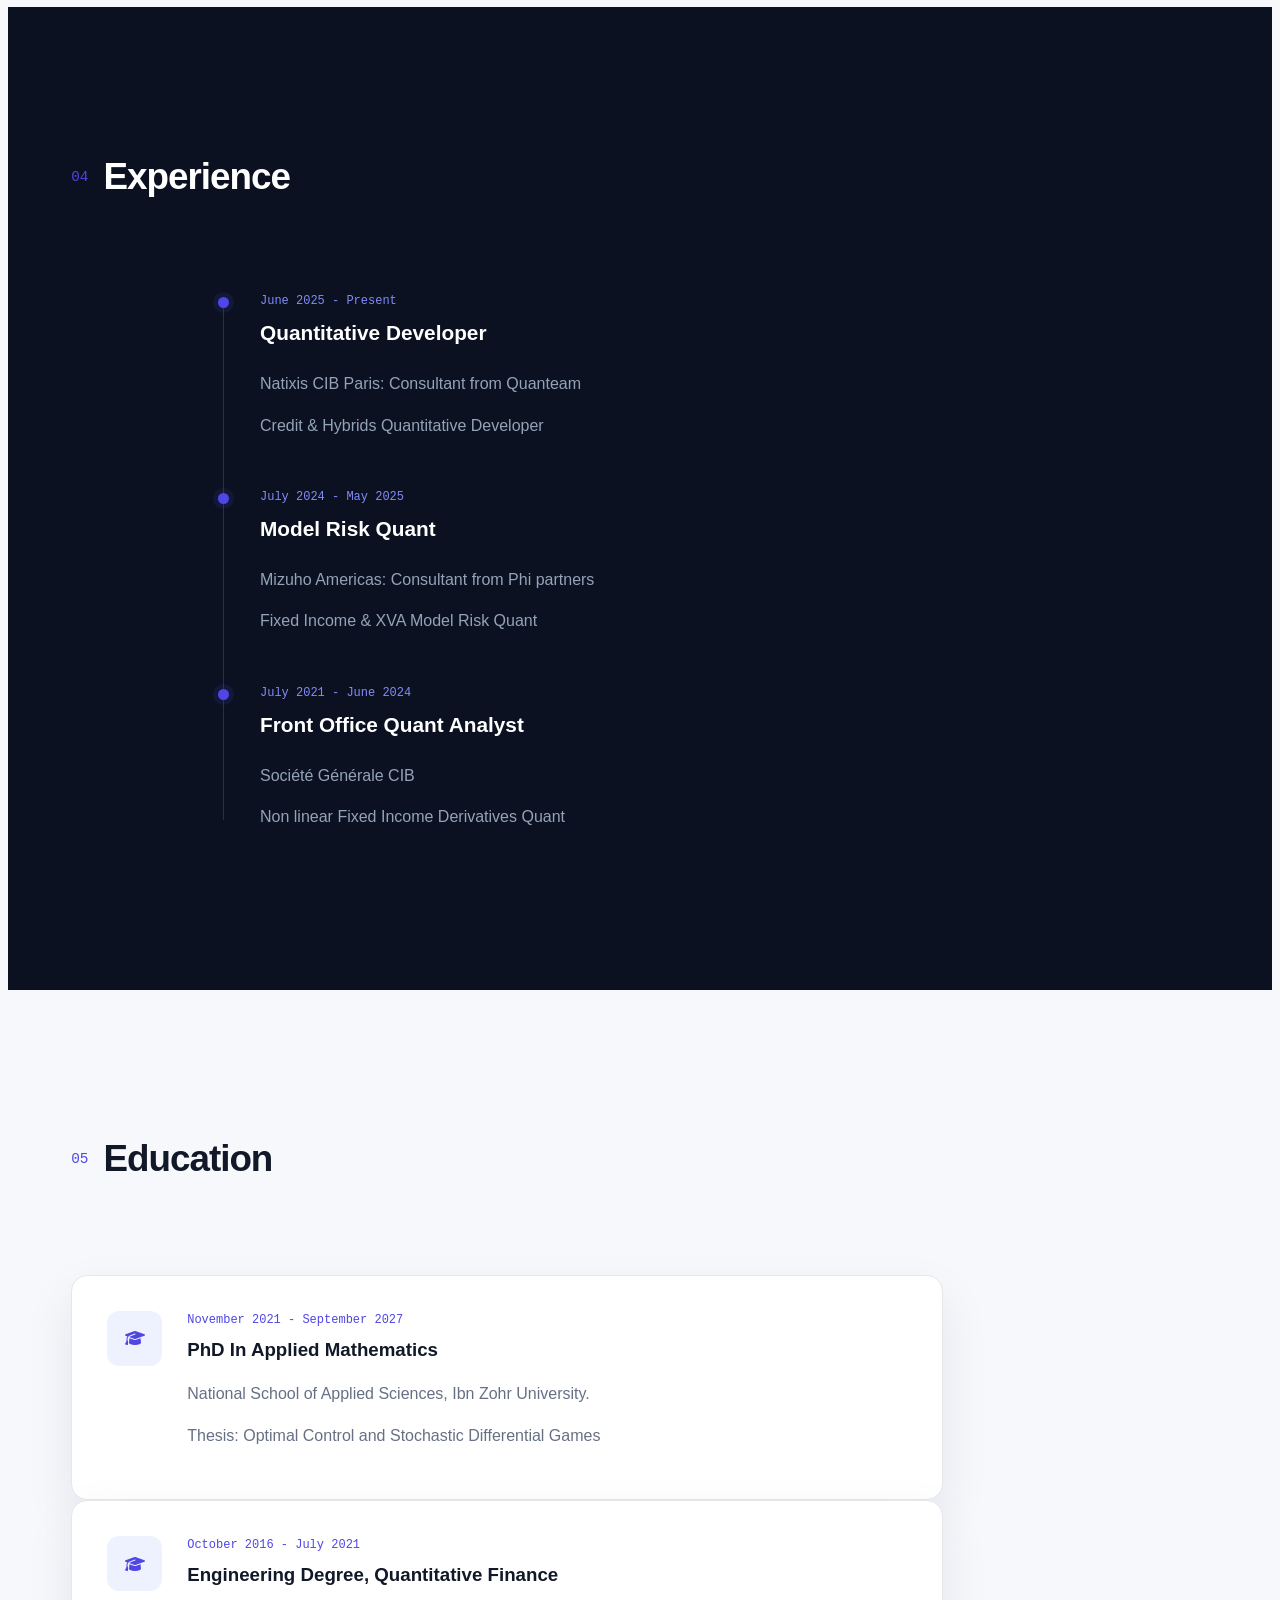
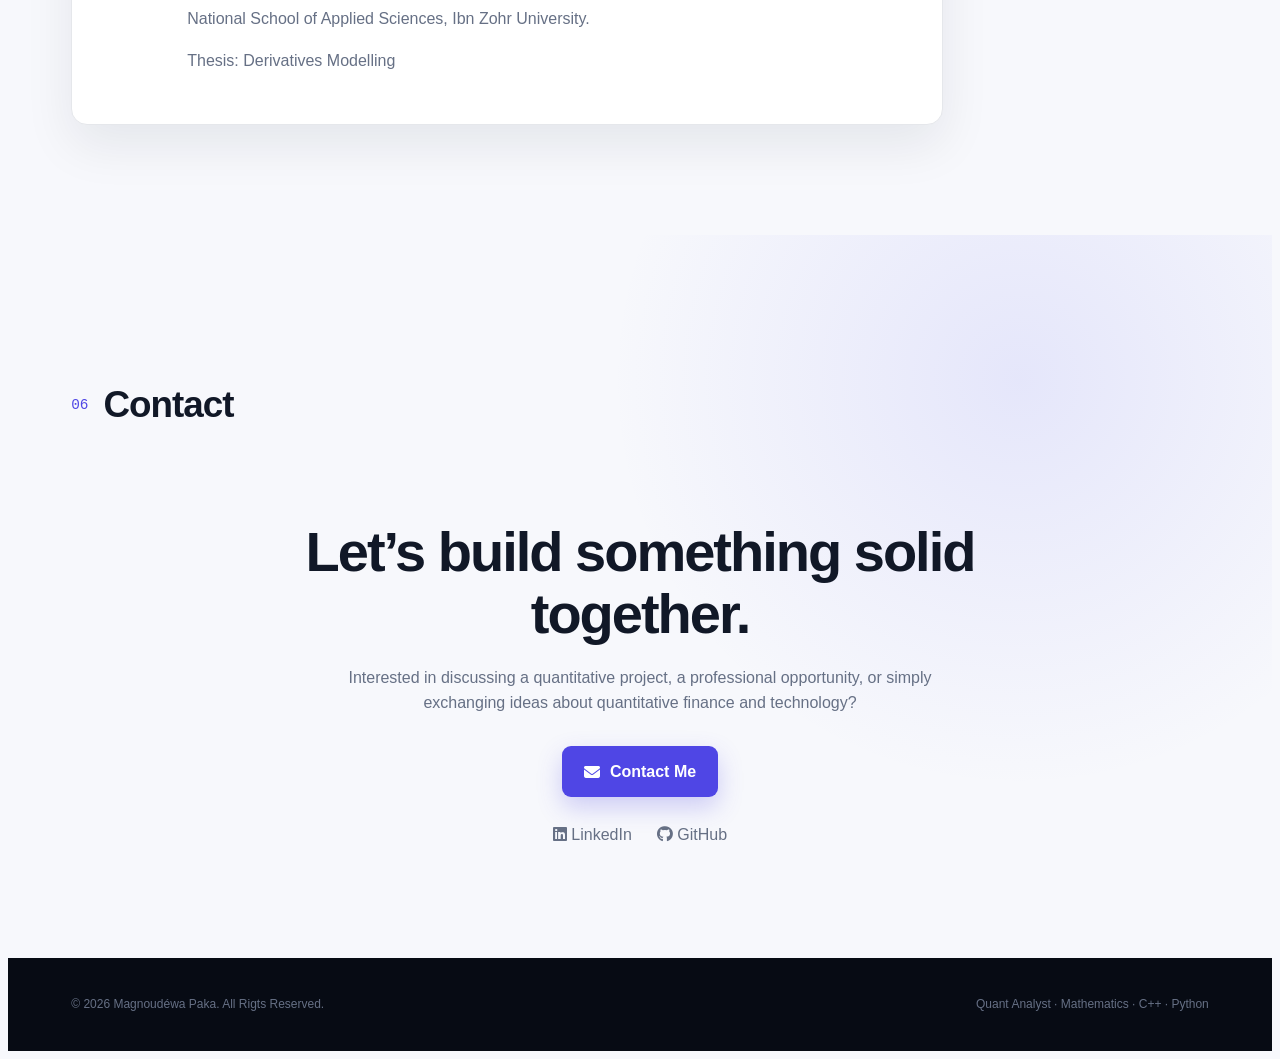
==== commit 0fb77115: "Add files via upload" ====
--- a/index.html
+++ b/index.html
@@ -580,6 +580,80 @@
                     </a>
 
                 </article>
+				
+				<article class="project-card">
+
+                    <div class="project-top">
+                        <div class="project-icon">
+                            <i class="fas fa-chart-column"></i>
+                        </div>
+
+                        <a href="https://github.com/MagPAKA/Pricing-System-Documentation/" class="project-button"
+                           aria-label="Voir Data Analytics sur GitHub">
+                            <i class="fab fa-github"></i>
+                        </a>
+                    </div>
+
+                    <div class="project-number">
+                        PROJECT 07
+                    </div>
+
+                    <h3>Networking</h3>
+
+                    <p>
+                        Networking
+                    </p>
+
+                    <div class="project-tags">
+                        <span>C++</span>
+                        <span>Java</span>
+                        <span>Spring Boot</span>
+						<span>Postgresql</span>
+                    </div>
+
+                    <a href="https://github.com/MagPAKA/Pricing-System-Documentation/" class="project-button">
+                        View the project
+                        <i class="fas fa-arrow-up-right-from-square"></i>
+                    </a>
+
+                </article>
+				
+				<article class="project-card">
+
+                    <div class="project-top">
+                        <div class="project-icon">
+                            <i class="fas fa-chart-column"></i>
+                        </div>
+
+                        <a href="https://github.com/MagPAKA/Pricing-System-Documentation/" class="project-button"
+                           aria-label="Voir Data Analytics sur GitHub">
+                            <i class="fab fa-github"></i>
+                        </a>
+                    </div>
+
+                    <div class="project-number">
+                        PROJECT 08
+                    </div>
+
+                    <h3>Security</h3>
+
+                    <p>
+                        Security
+                    </p>
+
+                    <div class="project-tags">
+                        <span>C++</span>
+                        <span>Java</span>
+                        <span>Spring Boot</span>
+						<span>Postgresql</span>
+                    </div>
+
+                    <a href="https://github.com/MagPAKA/Pricing-System-Documentation/" class="project-button">
+                        View the project
+                        <i class="fas fa-arrow-up-right-from-square"></i>
+                    </a>
+
+                </article>
 
             </div>
 
